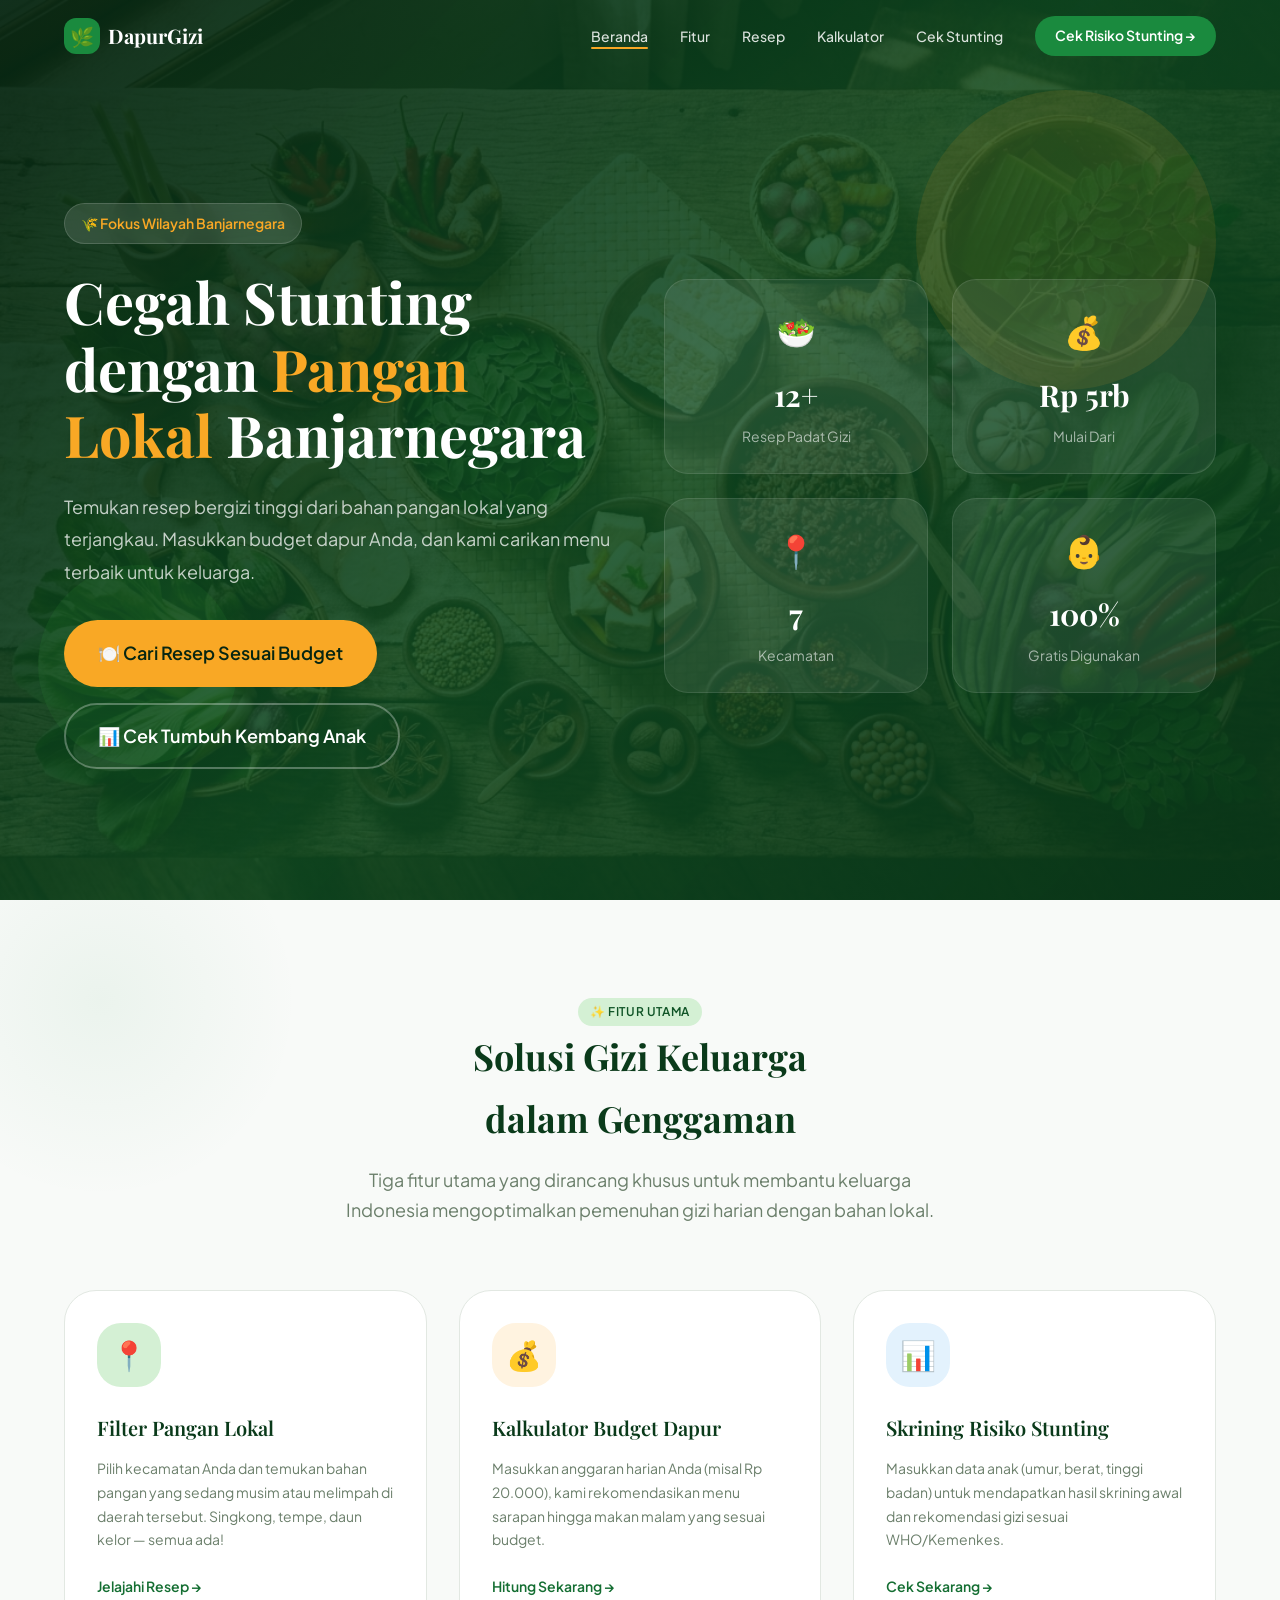
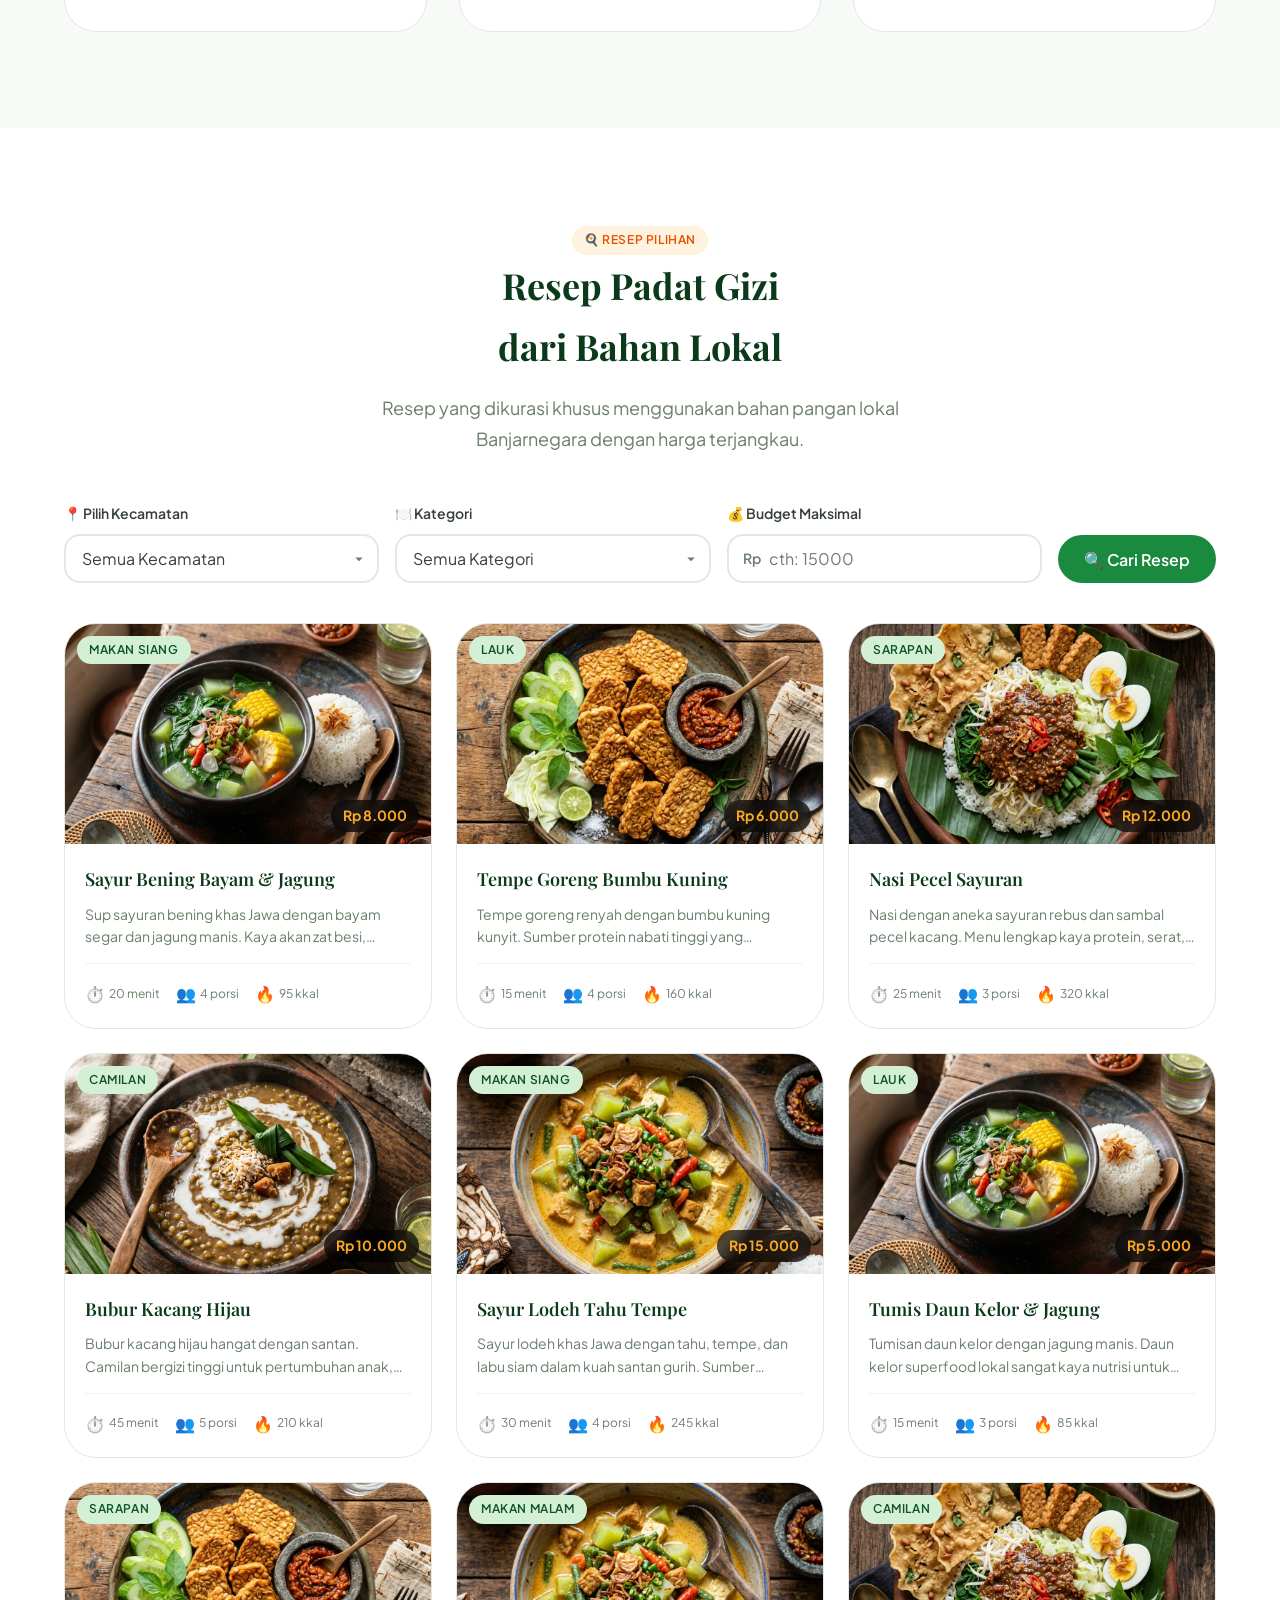
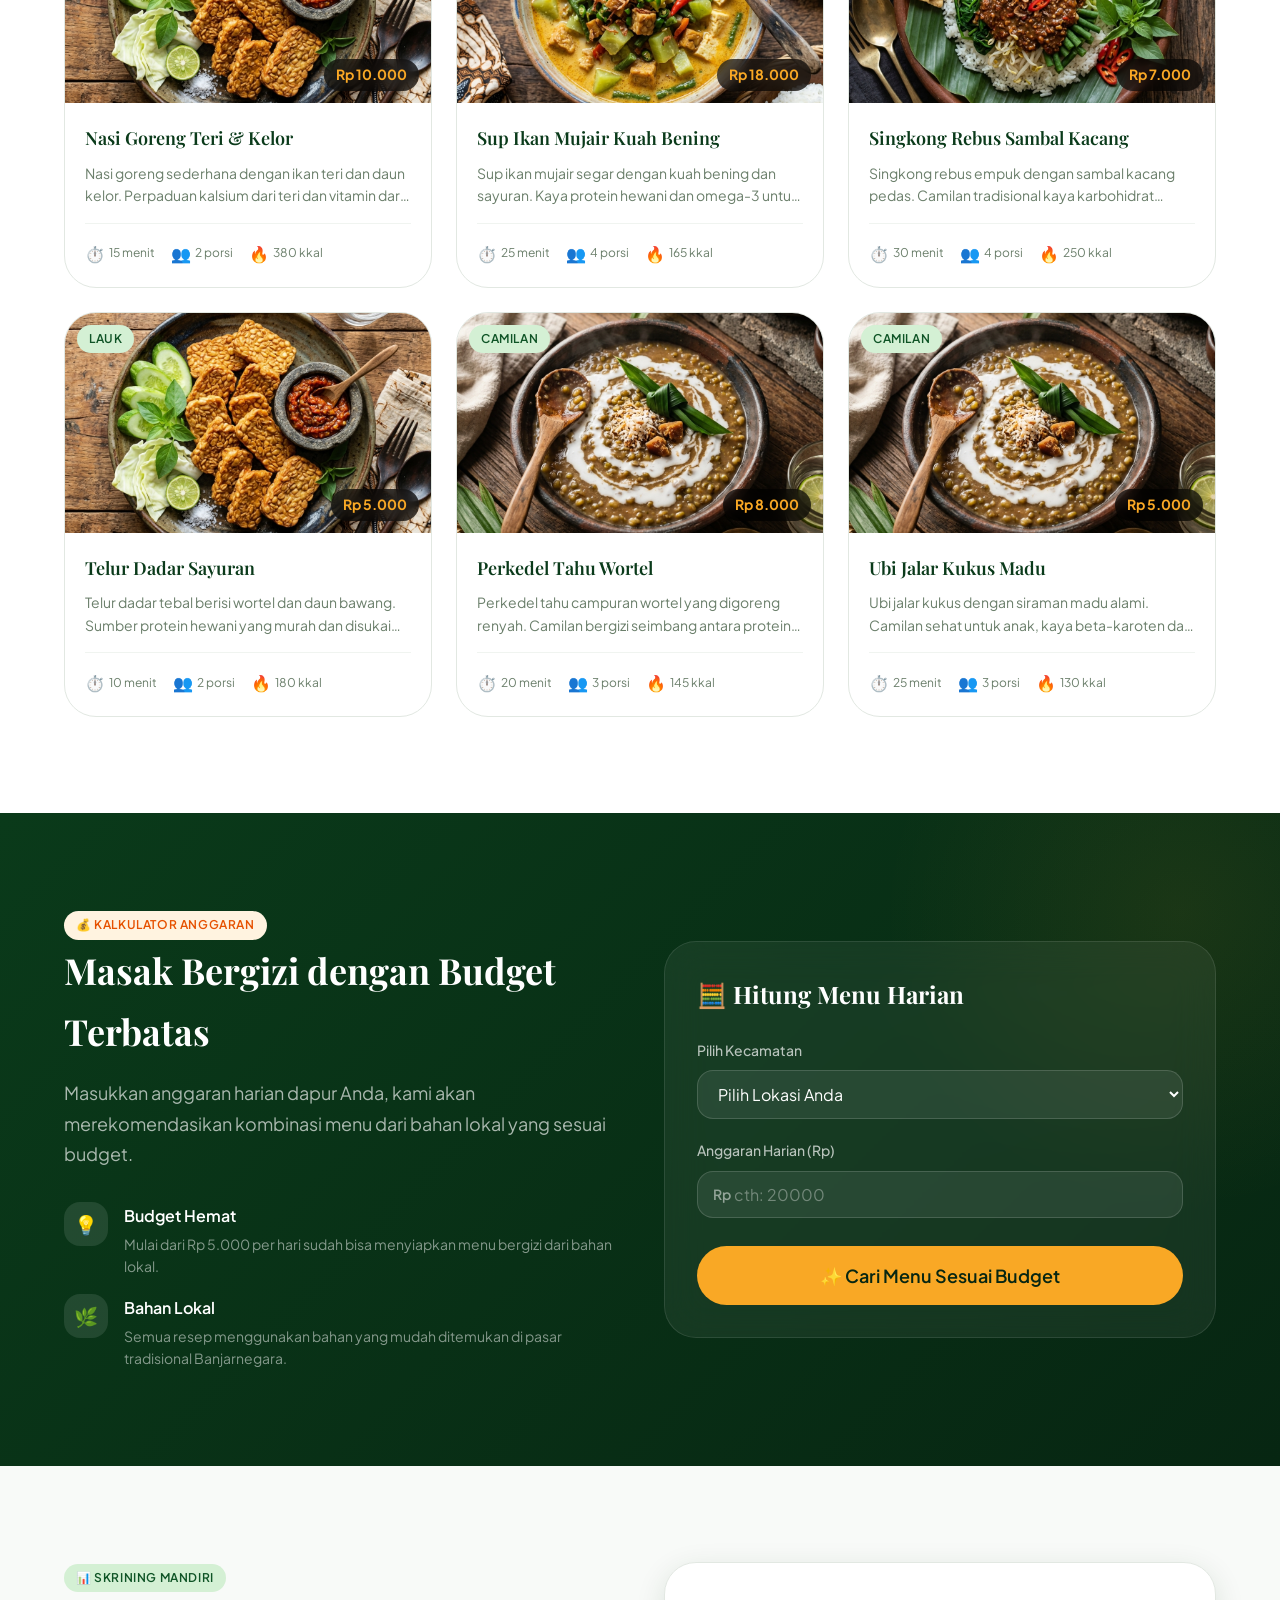
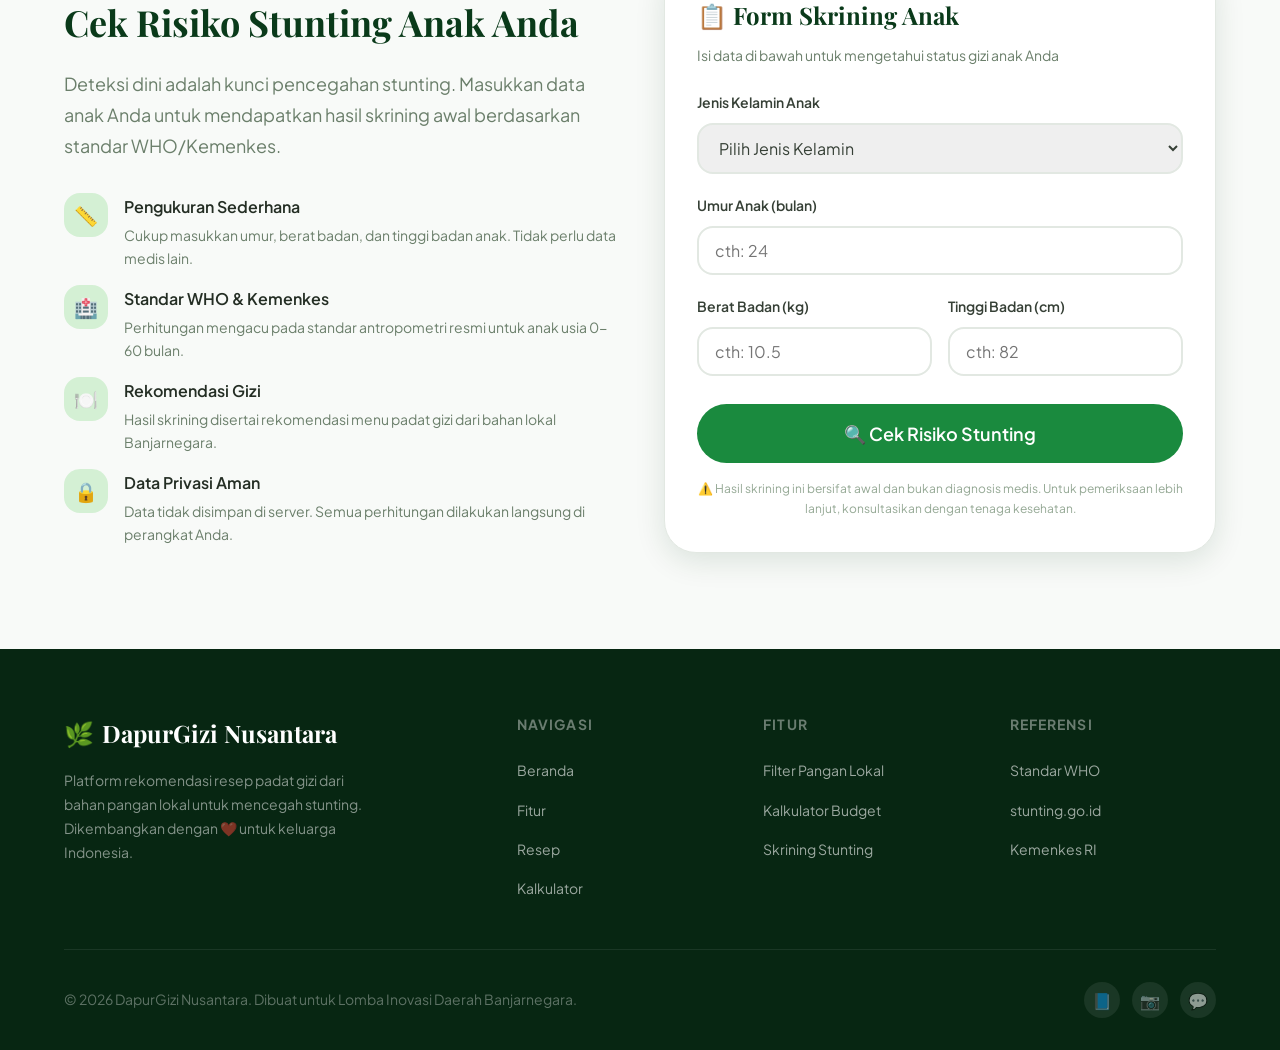
==== index.html @ 51645470 "Add files via upload" ====
<!DOCTYPE html>
<html lang="id">
<head>
  <meta charset="UTF-8">
  <meta name="viewport" content="width=device-width, initial-scale=1.0">
  <title>DapurGizi Nusantara — Cegah Stunting dengan Pangan Lokal Banjarnegara</title>
  <meta name="description" content="Platform rekomendasi resep padat gizi dari bahan pangan lokal Banjarnegara. Cari menu sehat sesuai budget keluarga dan cek risiko stunting anak Anda.">
  <meta name="keywords" content="DapurGizi, stunting, gizi anak, resep sehat, pangan lokal, Banjarnegara, kalkulator budget">
  <meta name="author" content="DapurGizi Nusantara">

  <!-- Open Graph -->
  <meta property="og:title" content="DapurGizi Nusantara — Cegah Stunting dengan Pangan Lokal">
  <meta property="og:description" content="Rekomendasi resep padat gizi dari bahan lokal Banjarnegara sesuai budget keluarga Anda.">
  <meta property="og:type" content="website">

  <!-- Favicon -->
  <link rel="icon" href="data:image/svg+xml,<svg xmlns='http://www.w3.org/2000/svg' viewBox='0 0 100 100'><text y='.9em' font-size='90'>🌿</text></svg>">

  <!-- Stylesheets -->
  <link rel="stylesheet" href="index.css">
</head>
<body>

  <!-- ===== Header / Navbar ===== -->
  <header class="header" id="header">
    <div class="header__inner">
      <a href="#" class="header__logo" id="logo">
        <span class="header__logo-icon">🌿</span>
        DapurGizi
      </a>

      <nav class="header__nav" id="nav">
        <ul class="header__nav-list">
          <li><a href="#hero" class="header__nav-link header__nav-link--active" id="nav-home">Beranda</a></li>
          <li><a href="#features" class="header__nav-link" id="nav-features">Fitur</a></li>
          <li><a href="#recipes" class="header__nav-link" id="nav-recipes">Resep</a></li>
          <li><a href="#budget" class="header__nav-link" id="nav-budget">Kalkulator</a></li>
          <li><a href="#screening" class="header__nav-link" id="nav-screening">Cek Stunting</a></li>
        </ul>
        <a href="#screening" class="header__cta" id="nav-cta">Cek Risiko Stunting →</a>
      </nav>

      <button class="header__menu-toggle" id="menu-toggle" aria-label="Toggle Navigation">
        <span></span>
        <span></span>
        <span></span>
      </button>
    </div>
  </header>

  <!-- ===== Hero Section ===== -->
  <section class="hero" id="hero">
    <div class="hero__bg">
      <img src="assets/images/hero-bg.jpg" alt="Bahan pangan lokal Banjarnegara" loading="eager">
    </div>

    <!-- Decorative Elements -->
    <div class="hero__decor hero__decor--1"></div>
    <div class="hero__decor hero__decor--2"></div>

    <div class="hero__content">
      <div class="hero__text">
        <div class="hero__badge">
          🌾 Fokus Wilayah Banjarnegara
        </div>
        <h1 class="hero__title">
          Cegah Stunting dengan <span>Pangan Lokal</span> Banjarnegara
        </h1>
        <p class="hero__description">
          Temukan resep bergizi tinggi dari bahan pangan lokal yang terjangkau. 
          Masukkan budget dapur Anda, dan kami carikan menu terbaik untuk keluarga.
        </p>
        <div class="hero__actions">
          <a href="#recipes" class="btn btn--accent btn--lg" id="hero-cta-recipes">
            🍽️ Cari Resep Sesuai Budget
          </a>
          <a href="#screening" class="btn btn--outline btn--lg" id="hero-cta-screening">
            📊 Cek Tumbuh Kembang Anak
          </a>
        </div>
      </div>

      <div class="hero__stats">
        <div class="hero__stat-card">
          <div class="hero__stat-icon">🥗</div>
          <div class="hero__stat-number">12+</div>
          <div class="hero__stat-label">Resep Padat Gizi</div>
        </div>
        <div class="hero__stat-card">
          <div class="hero__stat-icon">💰</div>
          <div class="hero__stat-number">Rp 5rb</div>
          <div class="hero__stat-label">Mulai Dari</div>
        </div>
        <div class="hero__stat-card">
          <div class="hero__stat-icon">📍</div>
          <div class="hero__stat-number">7</div>
          <div class="hero__stat-label">Kecamatan</div>
        </div>
        <div class="hero__stat-card">
          <div class="hero__stat-icon">👶</div>
          <div class="hero__stat-number">100%</div>
          <div class="hero__stat-label">Gratis Digunakan</div>
        </div>
      </div>
    </div>
  </section>

  <!-- ===== Features Section ===== -->
  <section class="features" id="features">
    <div class="container">
      <div class="features__header reveal">
        <div class="badge badge--primary">✨ Fitur Utama</div>
        <h2 class="section-title">Solusi Gizi Keluarga<br>dalam Genggaman</h2>
        <p class="section-subtitle">Tiga fitur utama yang dirancang khusus untuk membantu keluarga Indonesia mengoptimalkan pemenuhan gizi harian dengan bahan lokal.</p>
      </div>

      <div class="features__grid">
        <!-- Feature 1 -->
        <div class="feature-card reveal" id="feature-filter">
          <div class="feature-card__icon feature-card__icon--green">📍</div>
          <h3 class="feature-card__title">Filter Pangan Lokal</h3>
          <p class="feature-card__desc">Pilih kecamatan Anda dan temukan bahan pangan yang sedang musim atau melimpah di daerah tersebut. Singkong, tempe, daun kelor — semua ada!</p>
          <a href="#recipes" class="feature-card__link">Jelajahi Resep →</a>
        </div>

        <!-- Feature 2 -->
        <div class="feature-card reveal" id="feature-budget">
          <div class="feature-card__icon feature-card__icon--orange">💰</div>
          <h3 class="feature-card__title">Kalkulator Budget Dapur</h3>
          <p class="feature-card__desc">Masukkan anggaran harian Anda (misal Rp 20.000), kami rekomendasikan menu sarapan hingga makan malam yang sesuai budget.</p>
          <a href="#budget" class="feature-card__link">Hitung Sekarang →</a>
        </div>

        <!-- Feature 3 -->
        <div class="feature-card reveal" id="feature-screening">
          <div class="feature-card__icon feature-card__icon--blue">📊</div>
          <h3 class="feature-card__title">Skrining Risiko Stunting</h3>
          <p class="feature-card__desc">Masukkan data anak (umur, berat, tinggi badan) untuk mendapatkan hasil skrining awal dan rekomendasi gizi sesuai WHO/Kemenkes.</p>
          <a href="#screening" class="feature-card__link">Cek Sekarang →</a>
        </div>
      </div>
    </div>
  </section>

  <!-- ===== Recipes Section ===== -->
  <section class="recipes" id="recipes">
    <div class="container">
      <div class="recipes__header reveal">
        <div class="badge badge--accent">🍳 Resep Pilihan</div>
        <h2 class="section-title">Resep Padat Gizi<br>dari Bahan Lokal</h2>
        <p class="section-subtitle">Resep yang dikurasi khusus menggunakan bahan pangan lokal Banjarnegara dengan harga terjangkau.</p>
      </div>

      <!-- Filters -->
      <div class="recipes__filters reveal" id="recipe-filters">
        <div class="filter-group">
          <label class="filter-group__label" for="filter-kecamatan">📍 Pilih Kecamatan</label>
          <select class="filter-group__select" id="filter-kecamatan">
            <option value="">Semua Kecamatan</option>
          </select>
        </div>
        <div class="filter-group">
          <label class="filter-group__label" for="filter-kategori">🍽️ Kategori</label>
          <select class="filter-group__select" id="filter-kategori">
            <option value="">Semua Kategori</option>
            <option value="Sarapan">Sarapan</option>
            <option value="Makan Siang">Makan Siang</option>
            <option value="Makan Malam">Makan Malam</option>
            <option value="Lauk">Lauk</option>
            <option value="Camilan">Camilan</option>
          </select>
        </div>
        <div class="filter-group">
          <label class="filter-group__label" for="filter-budget">💰 Budget Maksimal</label>
          <div class="filter-group__input-wrapper">
            <span class="filter-group__input-prefix">Rp</span>
            <input type="number" class="filter-group__input filter-group__input--with-prefix" id="filter-budget" placeholder="cth: 15000" min="0" step="1000">
          </div>
        </div>
        <button class="btn btn--primary recipes__search-btn" id="btn-filter-recipes">🔍 Cari Resep</button>
      </div>

      <!-- Recipe Grid -->
      <div class="recipes__grid" id="recipes-grid">
        <!-- Cards will be populated by JavaScript -->
      </div>
    </div>
  </section>

  <!-- ===== Budget Calculator Section ===== -->
  <section class="budget" id="budget">
    <div class="container">
      <div class="budget__inner">
        <div class="budget__text reveal">
          <div class="badge badge--accent">💰 Kalkulator Anggaran</div>
          <h2 class="section-title">Masak Bergizi dengan Budget Terbatas</h2>
          <p class="section-subtitle">Masukkan anggaran harian dapur Anda, kami akan merekomendasikan kombinasi menu dari bahan lokal yang sesuai budget.</p>

          <ul class="screening__info-list" style="margin-top: 2rem;">
            <li class="screening__info-item">
              <div class="screening__info-icon" style="background: rgba(255,255,255,0.1);">💡</div>
              <div class="screening__info-text">
                <h4 style="color: white;">Budget Hemat</h4>
                <p style="color: rgba(255,255,255,0.5);">Mulai dari Rp 5.000 per hari sudah bisa menyiapkan menu bergizi dari bahan lokal.</p>
              </div>
            </li>
            <li class="screening__info-item">
              <div class="screening__info-icon" style="background: rgba(255,255,255,0.1);">🌿</div>
              <div class="screening__info-text">
                <h4 style="color: white;">Bahan Lokal</h4>
                <p style="color: rgba(255,255,255,0.5);">Semua resep menggunakan bahan yang mudah ditemukan di pasar tradisional Banjarnegara.</p>
              </div>
            </li>
          </ul>
        </div>

        <div class="budget__form reveal" id="budget-form-card">
          <h3 class="budget__form-title">🧮 Hitung Menu Harian</h3>

          <div class="budget__form-group">
            <label class="budget__form-label" for="budget-kecamatan">Pilih Kecamatan</label>
            <select class="budget__form-select" id="budget-kecamatan">
              <option value="">Pilih Lokasi Anda</option>
            </select>
          </div>

          <div class="budget__form-group">
            <label class="budget__form-label" for="budget-amount">Anggaran Harian (Rp)</label>
            <div class="budget__form-input-wrapper">
              <span class="budget__form-input-prefix">Rp</span>
              <input type="number" class="budget__form-input budget__form-input--prefixed" id="budget-amount" placeholder="cth: 20000" min="5000" step="1000">
            </div>
          </div>

          <button class="btn btn--accent btn--lg budget__form-submit" id="btn-calc-budget">
            ✨ Cari Menu Sesuai Budget
          </button>

          <!-- Results -->
          <div class="budget__results" id="budget-results">
            <div id="budget-results-list"></div>
            <div class="budget__total" id="budget-total"></div>
          </div>
        </div>
      </div>
    </div>
  </section>

  <!-- ===== Stunting Screening Section ===== -->
  <section class="screening" id="screening">
    <div class="container">
      <div class="screening__inner">
        <div class="screening__info reveal">
          <div class="badge badge--primary">📊 Skrining Mandiri</div>
          <h2 class="section-title">Cek Risiko Stunting Anak Anda</h2>
          <p class="section-subtitle">Deteksi dini adalah kunci pencegahan stunting. Masukkan data anak Anda untuk mendapatkan hasil skrining awal berdasarkan standar WHO/Kemenkes.</p>

          <ul class="screening__info-list">
            <li class="screening__info-item">
              <div class="screening__info-icon">📏</div>
              <div class="screening__info-text">
                <h4>Pengukuran Sederhana</h4>
                <p>Cukup masukkan umur, berat badan, dan tinggi badan anak. Tidak perlu data medis lain.</p>
              </div>
            </li>
            <li class="screening__info-item">
              <div class="screening__info-icon">🏥</div>
              <div class="screening__info-text">
                <h4>Standar WHO & Kemenkes</h4>
                <p>Perhitungan mengacu pada standar antropometri resmi untuk anak usia 0-60 bulan.</p>
              </div>
            </li>
            <li class="screening__info-item">
              <div class="screening__info-icon">🍽️</div>
              <div class="screening__info-text">
                <h4>Rekomendasi Gizi</h4>
                <p>Hasil skrining disertai rekomendasi menu padat gizi dari bahan lokal Banjarnegara.</p>
              </div>
            </li>
            <li class="screening__info-item">
              <div class="screening__info-icon">🔒</div>
              <div class="screening__info-text">
                <h4>Data Privasi Aman</h4>
                <p>Data tidak disimpan di server. Semua perhitungan dilakukan langsung di perangkat Anda.</p>
              </div>
            </li>
          </ul>
        </div>

        <div class="reveal">
          <div class="screening__form-card" id="screening-form-card">
            <h3 class="screening__form-title">📋 Form Skrining Anak</h3>
            <p class="screening__form-subtitle">Isi data di bawah untuk mengetahui status gizi anak Anda</p>

            <div class="screening__form-group">
              <label class="screening__form-label" for="screening-gender">Jenis Kelamin Anak</label>
              <select class="screening__form-select" id="screening-gender">
                <option value="">Pilih Jenis Kelamin</option>
                <option value="L">Laki-laki</option>
                <option value="P">Perempuan</option>
              </select>
            </div>

            <div class="screening__form-group">
              <label class="screening__form-label" for="screening-age">Umur Anak (bulan)</label>
              <input type="number" class="screening__form-input" id="screening-age" placeholder="cth: 24" min="0" max="60">
            </div>

            <div class="screening__form-row">
              <div class="screening__form-group">
                <label class="screening__form-label" for="screening-weight">Berat Badan (kg)</label>
                <input type="number" class="screening__form-input" id="screening-weight" placeholder="cth: 10.5" min="0" step="0.1">
              </div>
              <div class="screening__form-group">
                <label class="screening__form-label" for="screening-height">Tinggi Badan (cm)</label>
                <input type="number" class="screening__form-input" id="screening-height" placeholder="cth: 82" min="0" step="0.1">
              </div>
            </div>

            <button class="btn btn--primary btn--lg screening__form-submit" id="btn-check-stunting">
              🔍 Cek Risiko Stunting
            </button>

            <p class="screening__form-note">
              ⚠️ Hasil skrining ini bersifat awal dan bukan diagnosis medis. Untuk pemeriksaan lebih lanjut, konsultasikan dengan tenaga kesehatan.
            </p>

            <!-- Result -->
            <div class="screening__result" id="screening-result">
              <div class="screening__result-header">
                <span class="screening__result-icon" id="result-icon"></span>
                <span class="screening__result-status" id="result-status"></span>
              </div>
              <div class="screening__result-details" id="result-details"></div>
              <div class="screening__result-cta" id="result-cta"></div>
            </div>
          </div>
        </div>
      </div>
    </div>
  </section>

  <!-- ===== Footer ===== -->
  <footer class="footer" id="footer">
    <div class="container">
      <div class="footer__grid">
        <div class="footer__brand">
          <div class="footer__brand-logo">
            <span>🌿</span> DapurGizi Nusantara
          </div>
          <p class="footer__brand-desc">
            Platform rekomendasi resep padat gizi dari bahan pangan lokal untuk mencegah stunting. Dikembangkan dengan ❤️ untuk keluarga Indonesia.
          </p>
        </div>

        <div>
          <h4 class="footer__col-title">Navigasi</h4>
          <ul class="footer__links">
            <li><a href="#hero" class="footer__link">Beranda</a></li>
            <li><a href="#features" class="footer__link">Fitur</a></li>
            <li><a href="#recipes" class="footer__link">Resep</a></li>
            <li><a href="#budget" class="footer__link">Kalkulator</a></li>
          </ul>
        </div>

        <div>
          <h4 class="footer__col-title">Fitur</h4>
          <ul class="footer__links">
            <li><a href="#recipes" class="footer__link">Filter Pangan Lokal</a></li>
            <li><a href="#budget" class="footer__link">Kalkulator Budget</a></li>
            <li><a href="#screening" class="footer__link">Skrining Stunting</a></li>
          </ul>
        </div>

        <div>
          <h4 class="footer__col-title">Referensi</h4>
          <ul class="footer__links">
            <li><a href="https://www.who.int/tools/child-growth-standards" class="footer__link" target="_blank">Standar WHO</a></li>
            <li><a href="https://stunting.go.id" class="footer__link" target="_blank">stunting.go.id</a></li>
            <li><a href="https://www.kemkes.go.id" class="footer__link" target="_blank">Kemenkes RI</a></li>
          </ul>
        </div>
      </div>

      <div class="footer__bottom">
        <p class="footer__copyright">© 2026 DapurGizi Nusantara. Dibuat untuk Lomba Inovasi Daerah Banjarnegara.</p>
        <div class="footer__socials">
          <a href="#" class="footer__social-link" aria-label="Facebook">📘</a>
          <a href="#" class="footer__social-link" aria-label="Instagram">📷</a>
          <a href="#" class="footer__social-link" aria-label="WhatsApp">💬</a>
        </div>
      </div>
    </div>
  </footer>

  <!-- ===== Recipe Detail Modal ===== -->
  <div class="modal-overlay" id="recipe-modal">
    <div class="modal">
      <div class="modal__header">
        <img src="" alt="" id="modal-image">
        <div class="modal__header-overlay"></div>
        <button class="modal__close" id="modal-close" aria-label="Close">✕</button>
        <div class="modal__header-info">
          <h2 class="modal__title" id="modal-title"></h2>
          <div class="modal__meta-row" id="modal-meta"></div>
        </div>
      </div>
      <div class="modal__body">
        <div class="modal__nutrition-grid" id="modal-nutrition"></div>
        <h3 class="modal__section-title">🥘 Bahan-bahan</h3>
        <ul class="modal__ingredients" id="modal-ingredients"></ul>
        <h3 class="modal__section-title">👩‍🍳 Cara Membuat</h3>
        <ol class="modal__steps" id="modal-steps"></ol>
      </div>
    </div>
  </div>

  <!-- JavaScript -->
  <script src="app.js"></script>
</body>
</html>
---- index.css ----
/* ===================================
   DapurGizi Nusantara - Design System
   Inspired by Acreflow Agriculture Website
   =================================== */

/* Google Fonts */
@import url('https://fonts.googleapis.com/css2?family=Plus+Jakarta+Sans:ital,wght@0,300;0,400;0,500;0,600;0,700;0,800&family=Playfair+Display:wght@400;500;600;700&display=swap');

/* CSS Custom Properties / Design Tokens */
:root {
  /* Primary - Deep Greens (Nature/Agriculture inspired) */
  --color-primary-50: #f0faf0;
  --color-primary-100: #d4f0d4;
  --color-primary-200: #a8e0a8;
  --color-primary-300: #6bc96b;
  --color-primary-400: #3aad3a;
  --color-primary-500: #1a8a3e;
  --color-primary-600: #146e32;
  --color-primary-700: #0f5426;
  --color-primary-800: #0a3a1a;
  --color-primary-900: #072612;

  /* Accent - Warm Orange/Gold */
  --color-accent-400: #f9a825;
  --color-accent-500: #f57f17;
  --color-accent-600: #e65100;

  /* Neutrals */
  --color-neutral-0: #ffffff;
  --color-neutral-50: #f8faf8;
  --color-neutral-100: #f0f4f0;
  --color-neutral-200: #e2e8e2;
  --color-neutral-300: #c8d4c8;
  --color-neutral-400: #94a894;
  --color-neutral-500: #6b7f6b;
  --color-neutral-600: #4a5c4a;
  --color-neutral-700: #364036;
  --color-neutral-800: #242e24;
  --color-neutral-900: #141a14;

  /* Semantic Colors */
  --color-success: #2e7d32;
  --color-warning: #f9a825;
  --color-danger: #c62828;
  --color-info: #1565c0;

  /* Stunting Status Colors */
  --color-status-normal: #2e7d32;
  --color-status-warning: #f9a825;
  --color-status-danger: #c62828;

  /* Typography */
  --font-heading: 'Playfair Display', Georgia, serif;
  --font-body: 'Plus Jakarta Sans', -apple-system, BlinkMacSystemFont, sans-serif;

  /* Font Sizes - Fluid Typography */
  --text-xs: clamp(0.7rem, 0.65rem + 0.2vw, 0.75rem);
  --text-sm: clamp(0.8rem, 0.75rem + 0.25vw, 0.875rem);
  --text-base: clamp(0.9rem, 0.85rem + 0.25vw, 1rem);
  --text-lg: clamp(1rem, 0.95rem + 0.3vw, 1.125rem);
  --text-xl: clamp(1.15rem, 1rem + 0.5vw, 1.25rem);
  --text-2xl: clamp(1.35rem, 1.1rem + 0.8vw, 1.5rem);
  --text-3xl: clamp(1.6rem, 1.2rem + 1.2vw, 1.875rem);
  --text-4xl: clamp(1.8rem, 1.3rem + 1.5vw, 2.25rem);
  --text-5xl: clamp(2.2rem, 1.5rem + 2vw, 3rem);
  --text-6xl: clamp(2.5rem, 1.6rem + 2.5vw, 3.75rem);

  /* Spacing */
  --space-1: 0.25rem;
  --space-2: 0.5rem;
  --space-3: 0.75rem;
  --space-4: 1rem;
  --space-5: 1.25rem;
  --space-6: 1.5rem;
  --space-8: 2rem;
  --space-10: 2.5rem;
  --space-12: 3rem;
  --space-16: 4rem;
  --space-20: 5rem;
  --space-24: 6rem;

  /* Border Radius */
  --radius-sm: 0.375rem;
  --radius-md: 0.75rem;
  --radius-lg: 1rem;
  --radius-xl: 1.5rem;
  --radius-2xl: 2rem;
  --radius-full: 9999px;

  /* Shadows */
  --shadow-sm: 0 1px 3px rgba(10, 58, 26, 0.08);
  --shadow-md: 0 4px 12px rgba(10, 58, 26, 0.1);
  --shadow-lg: 0 8px 30px rgba(10, 58, 26, 0.12);
  --shadow-xl: 0 16px 48px rgba(10, 58, 26, 0.16);
  --shadow-glow: 0 0 30px rgba(26, 138, 62, 0.25);

  /* Transitions */
  --transition-fast: 150ms cubic-bezier(0.4, 0, 0.2, 1);
  --transition-base: 300ms cubic-bezier(0.4, 0, 0.2, 1);
  --transition-slow: 500ms cubic-bezier(0.4, 0, 0.2, 1);

  /* Layout */
  --container-max: 1200px;
  --header-height: 72px;
}

/* ===== Reset & Base ===== */
*,
*::before,
*::after {
  margin: 0;
  padding: 0;
  box-sizing: border-box;
}

html {
  scroll-behavior: smooth;
  -webkit-font-smoothing: antialiased;
  -moz-osx-font-smoothing: grayscale;
}

body {
  font-family: var(--font-body);
  font-size: var(--text-base);
  color: var(--color-neutral-800);
  background-color: var(--color-neutral-0);
  line-height: 1.7;
  overflow-x: hidden;
}

img {
  max-width: 100%;
  height: auto;
  display: block;
}

a {
  color: inherit;
  text-decoration: none;
}

button {
  cursor: pointer;
  border: none;
  outline: none;
  font-family: var(--font-body);
}

input, select {
  font-family: var(--font-body);
  outline: none;
}

/* ===== Utility Classes ===== */
.container {
  max-width: var(--container-max);
  margin: 0 auto;
  padding: 0 var(--space-6);
}

.section-title {
  font-family: var(--font-heading);
  font-size: var(--text-4xl);
  font-weight: 700;
  color: var(--color-primary-800);
  margin-bottom: var(--space-4);
}

.section-subtitle {
  font-size: var(--text-lg);
  color: var(--color-neutral-500);
  max-width: 600px;
  line-height: 1.7;
}

.badge {
  display: inline-flex;
  align-items: center;
  gap: var(--space-1);
  padding: var(--space-1) var(--space-3);
  border-radius: var(--radius-full);
  font-size: var(--text-xs);
  font-weight: 600;
  text-transform: uppercase;
  letter-spacing: 0.05em;
}

.badge--primary {
  background: var(--color-primary-100);
  color: var(--color-primary-700);
}

.badge--accent {
  background: #fff3e0;
  color: var(--color-accent-600);
}

/* ===== Header / Navbar ===== */
.header {
  position: fixed;
  top: 0;
  left: 0;
  right: 0;
  z-index: 1000;
  height: var(--header-height);
  transition: var(--transition-base);
  background: transparent;
}

.header--scrolled {
  background: rgba(255, 255, 255, 0.92);
  backdrop-filter: blur(20px);
  -webkit-backdrop-filter: blur(20px);
  box-shadow: var(--shadow-sm);
}

.header__inner {
  display: flex;
  align-items: center;
  justify-content: space-between;
  height: 100%;
  max-width: var(--container-max);
  margin: 0 auto;
  padding: 0 var(--space-6);
}

.header__logo {
  display: flex;
  align-items: center;
  gap: var(--space-2);
  font-family: var(--font-heading);
  font-size: var(--text-xl);
  font-weight: 700;
  color: var(--color-neutral-0);
  transition: var(--transition-base);
}

.header--scrolled .header__logo {
  color: var(--color-primary-700);
}

.header__logo-icon {
  width: 36px;
  height: 36px;
  background: var(--color-primary-500);
  border-radius: var(--radius-md);
  display: flex;
  align-items: center;
  justify-content: center;
  font-size: 1.2rem;
}

.header__nav {
  display: flex;
  align-items: center;
  gap: var(--space-8);
}

.header__nav-list {
  display: flex;
  list-style: none;
  gap: var(--space-8);
}

.header__nav-link {
  font-size: var(--text-sm);
  font-weight: 500;
  color: rgba(255, 255, 255, 0.85);
  transition: var(--transition-fast);
  position: relative;
}

.header--scrolled .header__nav-link {
  color: var(--color-neutral-600);
}

.header__nav-link::after {
  content: '';
  position: absolute;
  bottom: -4px;
  left: 0;
  width: 0;
  height: 2px;
  background: var(--color-accent-400);
  transition: var(--transition-base);
  border-radius: 2px;
}

.header__nav-link:hover::after,
.header__nav-link--active::after {
  width: 100%;
}

.header__nav-link:hover {
  color: var(--color-neutral-0);
}

.header--scrolled .header__nav-link:hover {
  color: var(--color-primary-600);
}

.header__cta {
  padding: var(--space-2) var(--space-5);
  background: var(--color-primary-500);
  color: var(--color-neutral-0);
  border-radius: var(--radius-full);
  font-size: var(--text-sm);
  font-weight: 600;
  transition: var(--transition-base);
}

.header__cta:hover {
  background: var(--color-primary-600);
  transform: translateY(-1px);
  box-shadow: var(--shadow-md);
}

/* Mobile Menu Toggle */
.header__menu-toggle {
  display: none;
  flex-direction: column;
  gap: 5px;
  background: none;
  padding: var(--space-2);
}

.header__menu-toggle span {
  width: 24px;
  height: 2px;
  background: var(--color-neutral-0);
  border-radius: 2px;
  transition: var(--transition-base);
}

.header--scrolled .header__menu-toggle span {
  background: var(--color-neutral-800);
}

/* ===== Hero Section ===== */
.hero {
  position: relative;
  min-height: 100vh;
  display: flex;
  align-items: center;
  overflow: hidden;
  background: var(--color-primary-900);
}

.hero__bg {
  position: absolute;
  inset: 0;
  z-index: 1;
}

.hero__bg img {
  width: 100%;
  height: 100%;
  object-fit: cover;
  opacity: 0.45;
}

.hero__bg::after {
  content: '';
  position: absolute;
  inset: 0;
  background: linear-gradient(
    135deg,
    rgba(7, 38, 18, 0.9) 0%,
    rgba(15, 84, 38, 0.7) 50%,
    rgba(10, 58, 26, 0.85) 100%
  );
}

.hero__content {
  position: relative;
  z-index: 2;
  max-width: var(--container-max);
  margin: 0 auto;
  padding: calc(var(--header-height) + var(--space-16)) var(--space-6) var(--space-16);
  display: grid;
  grid-template-columns: 1fr 1fr;
  gap: var(--space-12);
  align-items: center;
}

.hero__text {
  max-width: 600px;
}

.hero__badge {
  display: inline-flex;
  align-items: center;
  gap: var(--space-2);
  padding: var(--space-2) var(--space-4);
  background: rgba(255, 255, 255, 0.12);
  backdrop-filter: blur(10px);
  border: 1px solid rgba(255, 255, 255, 0.15);
  border-radius: var(--radius-full);
  color: var(--color-accent-400);
  font-size: var(--text-sm);
  font-weight: 600;
  margin-bottom: var(--space-6);
  animation: fadeInUp 0.6s ease-out;
}

.hero__title {
  font-family: var(--font-heading);
  font-size: var(--text-6xl);
  font-weight: 700;
  color: var(--color-neutral-0);
  line-height: 1.15;
  margin-bottom: var(--space-6);
  animation: fadeInUp 0.6s ease-out 0.15s both;
}

.hero__title span {
  color: var(--color-accent-400);
}

.hero__description {
  font-size: var(--text-lg);
  color: rgba(255, 255, 255, 0.75);
  line-height: 1.8;
  margin-bottom: var(--space-8);
  animation: fadeInUp 0.6s ease-out 0.3s both;
}

.hero__actions {
  display: flex;
  gap: var(--space-4);
  flex-wrap: wrap;
  animation: fadeInUp 0.6s ease-out 0.45s both;
}

.hero__stats {
  display: grid;
  grid-template-columns: 1fr 1fr;
  gap: var(--space-6);
  animation: fadeInUp 0.8s ease-out 0.5s both;
}

.hero__stat-card {
  background: rgba(255, 255, 255, 0.08);
  backdrop-filter: blur(16px);
  border: 1px solid rgba(255, 255, 255, 0.1);
  border-radius: var(--radius-xl);
  padding: var(--space-6);
  text-align: center;
  transition: var(--transition-base);
}

.hero__stat-card:hover {
  background: rgba(255, 255, 255, 0.14);
  transform: translateY(-4px);
}

.hero__stat-icon {
  font-size: 2rem;
  margin-bottom: var(--space-3);
}

.hero__stat-number {
  font-family: var(--font-heading);
  font-size: var(--text-3xl);
  font-weight: 700;
  color: var(--color-neutral-0);
}

.hero__stat-label {
  font-size: var(--text-sm);
  color: rgba(255, 255, 255, 0.6);
  margin-top: var(--space-1);
}

/* Decorative floating elements */
.hero__decor {
  position: absolute;
  border-radius: 50%;
  opacity: 0.1;
  z-index: 1;
}

.hero__decor--1 {
  width: 300px;
  height: 300px;
  background: var(--color-accent-400);
  top: 10%;
  right: 5%;
  animation: float 8s ease-in-out infinite;
}

.hero__decor--2 {
  width: 200px;
  height: 200px;
  background: var(--color-primary-400);
  bottom: 15%;
  left: 3%;
  animation: float 6s ease-in-out infinite 1s;
}

/* ===== Buttons ===== */
.btn {
  display: inline-flex;
  align-items: center;
  justify-content: center;
  gap: var(--space-2);
  padding: var(--space-3) var(--space-6);
  border-radius: var(--radius-full);
  font-size: var(--text-base);
  font-weight: 600;
  transition: var(--transition-base);
  border: 2px solid transparent;
  white-space: nowrap;
}

.btn--primary {
  background: var(--color-primary-500);
  color: var(--color-neutral-0);
}

.btn--primary:hover {
  background: var(--color-primary-600);
  transform: translateY(-2px);
  box-shadow: var(--shadow-glow);
}

.btn--accent {
  background: var(--color-accent-400);
  color: var(--color-primary-900);
}

.btn--accent:hover {
  background: var(--color-accent-500);
  transform: translateY(-2px);
  box-shadow: 0 0 30px rgba(249, 168, 37, 0.3);
}

.btn--outline {
  background: transparent;
  border-color: rgba(255, 255, 255, 0.3);
  color: var(--color-neutral-0);
}

.btn--outline:hover {
  background: rgba(255, 255, 255, 0.1);
  border-color: rgba(255, 255, 255, 0.5);
  transform: translateY(-2px);
}

.btn--outline-dark {
  background: transparent;
  border-color: var(--color-primary-300);
  color: var(--color-primary-700);
}

.btn--outline-dark:hover {
  background: var(--color-primary-50);
  border-color: var(--color-primary-500);
  transform: translateY(-2px);
}

.btn--lg {
  padding: var(--space-4) var(--space-8);
  font-size: var(--text-lg);
}

.btn--sm {
  padding: var(--space-2) var(--space-4);
  font-size: var(--text-sm);
}

.btn--icon {
  width: 44px;
  height: 44px;
  padding: 0;
  border-radius: var(--radius-full);
}

/* ===== Features Section ===== */
.features {
  padding: var(--space-24) 0;
  background: var(--color-neutral-50);
  position: relative;
  overflow: hidden;
}

.features::before {
  content: '';
  position: absolute;
  top: -100px;
  left: -100px;
  width: 400px;
  height: 400px;
  background: radial-gradient(circle, rgba(26, 138, 62, 0.06) 0%, transparent 70%);
  border-radius: 50%;
}

.features__header {
  text-align: center;
  margin-bottom: var(--space-16);
}

.features__header .section-subtitle {
  margin: var(--space-4) auto 0;
}

.features__grid {
  display: grid;
  grid-template-columns: repeat(3, 1fr);
  gap: var(--space-8);
}

.feature-card {
  background: var(--color-neutral-0);
  border-radius: var(--radius-2xl);
  padding: var(--space-8);
  transition: var(--transition-base);
  border: 1px solid var(--color-neutral-200);
  position: relative;
  overflow: hidden;
}

.feature-card::before {
  content: '';
  position: absolute;
  top: 0;
  left: 0;
  right: 0;
  height: 4px;
  background: linear-gradient(90deg, var(--color-primary-500), var(--color-accent-400));
  opacity: 0;
  transition: var(--transition-base);
}

.feature-card:hover {
  transform: translateY(-6px);
  box-shadow: var(--shadow-xl);
  border-color: transparent;
}

.feature-card:hover::before {
  opacity: 1;
}

.feature-card__icon {
  width: 64px;
  height: 64px;
  border-radius: var(--radius-xl);
  display: flex;
  align-items: center;
  justify-content: center;
  font-size: 1.8rem;
  margin-bottom: var(--space-6);
}

.feature-card__icon--green {
  background: var(--color-primary-100);
}

.feature-card__icon--orange {
  background: #fff3e0;
}

.feature-card__icon--blue {
  background: #e3f2fd;
}

.feature-card__title {
  font-family: var(--font-heading);
  font-size: var(--text-xl);
  font-weight: 600;
  color: var(--color-primary-800);
  margin-bottom: var(--space-3);
}

.feature-card__desc {
  font-size: var(--text-sm);
  color: var(--color-neutral-500);
  line-height: 1.7;
  margin-bottom: var(--space-5);
}

.feature-card__link {
  display: inline-flex;
  align-items: center;
  gap: var(--space-2);
  font-size: var(--text-sm);
  font-weight: 600;
  color: var(--color-primary-600);
  transition: var(--transition-fast);
}

.feature-card__link:hover {
  gap: var(--space-3);
  color: var(--color-primary-700);
}

/* ===== Recipe Section ===== */
.recipes {
  padding: var(--space-24) 0;
  background: var(--color-neutral-0);
}

.recipes__header {
  text-align: center;
  margin-bottom: var(--space-12);
}

.recipes__header .section-subtitle {
  margin: var(--space-4) auto 0;
}

/* Filters Bar */
.recipes__filters {
  display: flex;
  flex-wrap: wrap;
  gap: var(--space-4);
  margin-bottom: var(--space-10);
  align-items: flex-end;
}

.filter-group {
  flex: 1;
  min-width: 200px;
}

.filter-group__label {
  display: block;
  font-size: var(--text-sm);
  font-weight: 600;
  color: var(--color-neutral-700);
  margin-bottom: var(--space-2);
}

.filter-group__select,
.filter-group__input {
  width: 100%;
  padding: var(--space-3) var(--space-4);
  border: 2px solid var(--color-neutral-200);
  border-radius: var(--radius-lg);
  font-size: var(--text-base);
  color: var(--color-neutral-700);
  background: var(--color-neutral-0);
  transition: var(--transition-fast);
  appearance: none;
}

.filter-group__select {
  background-image: url("data:image/svg+xml,%3Csvg xmlns='http://www.w3.org/2000/svg' width='12' height='12' fill='%236b7f6b' viewBox='0 0 16 16'%3E%3Cpath d='M8 11L3 6h10l-5 5z'/%3E%3C/svg%3E");
  background-repeat: no-repeat;
  background-position: right 12px center;
  padding-right: 36px;
}

.filter-group__input:focus,
.filter-group__select:focus {
  border-color: var(--color-primary-400);
  box-shadow: 0 0 0 4px rgba(26, 138, 62, 0.1);
}

.filter-group__input-wrapper {
  position: relative;
}

.filter-group__input-prefix {
  position: absolute;
  left: var(--space-4);
  top: 50%;
  transform: translateY(-50%);
  font-weight: 600;
  color: var(--color-neutral-500);
  font-size: var(--text-sm);
}

.filter-group__input--with-prefix {
  padding-left: 40px;
}

.recipes__search-btn {
  margin-bottom: 0;
  height: 48px;
}

/* Recipe Grid */
.recipes__grid {
  display: grid;
  grid-template-columns: repeat(auto-fill, minmax(320px, 1fr));
  gap: var(--space-6);
}

.recipe-card {
  background: var(--color-neutral-0);
  border-radius: var(--radius-2xl);
  overflow: hidden;
  border: 1px solid var(--color-neutral-200);
  transition: var(--transition-base);
  cursor: pointer;
}

.recipe-card:hover {
  transform: translateY(-4px);
  box-shadow: var(--shadow-xl);
  border-color: transparent;
}

.recipe-card__img-wrapper {
  position: relative;
  height: 220px;
  overflow: hidden;
}

.recipe-card__img-wrapper img {
  width: 100%;
  height: 100%;
  object-fit: cover;
  transition: var(--transition-slow);
}

.recipe-card:hover .recipe-card__img-wrapper img {
  transform: scale(1.08);
}

.recipe-card__category {
  position: absolute;
  top: var(--space-3);
  left: var(--space-3);
}

.recipe-card__price {
  position: absolute;
  bottom: var(--space-3);
  right: var(--space-3);
  background: rgba(0, 0, 0, 0.65);
  backdrop-filter: blur(8px);
  color: var(--color-accent-400);
  padding: var(--space-1) var(--space-3);
  border-radius: var(--radius-full);
  font-size: var(--text-sm);
  font-weight: 700;
}

.recipe-card__body {
  padding: var(--space-5);
}

.recipe-card__title {
  font-family: var(--font-heading);
  font-size: var(--text-lg);
  font-weight: 600;
  color: var(--color-primary-800);
  margin-bottom: var(--space-2);
}

.recipe-card__desc {
  font-size: var(--text-sm);
  color: var(--color-neutral-500);
  line-height: 1.6;
  margin-bottom: var(--space-4);
  display: -webkit-box;
  -webkit-line-clamp: 2;
  -webkit-box-orient: vertical;
  overflow: hidden;
}

.recipe-card__meta {
  display: flex;
  gap: var(--space-4);
  padding-top: var(--space-4);
  border-top: 1px solid var(--color-neutral-100);
}

.recipe-card__meta-item {
  display: flex;
  align-items: center;
  gap: var(--space-1);
  font-size: var(--text-xs);
  color: var(--color-neutral-500);
}

.recipe-card__meta-item span {
  font-size: 1rem;
}

/* No Results */
.recipes__empty {
  text-align: center;
  padding: var(--space-16) 0;
  grid-column: 1 / -1;
}

.recipes__empty-icon {
  font-size: 3rem;
  margin-bottom: var(--space-4);
}

.recipes__empty-title {
  font-family: var(--font-heading);
  font-size: var(--text-2xl);
  color: var(--color-neutral-700);
  margin-bottom: var(--space-2);
}

.recipes__empty-text {
  color: var(--color-neutral-500);
}

/* ===== Budget Calculator Section ===== */
.budget {
  padding: var(--space-24) 0;
  background: linear-gradient(135deg, var(--color-primary-800) 0%, var(--color-primary-900) 100%);
  position: relative;
  overflow: hidden;
}

.budget::before {
  content: '';
  position: absolute;
  top: -200px;
  right: -200px;
  width: 600px;
  height: 600px;
  background: radial-gradient(circle, rgba(249, 168, 37, 0.08) 0%, transparent 70%);
  border-radius: 50%;
}

.budget__inner {
  display: grid;
  grid-template-columns: 1fr 1fr;
  gap: var(--space-12);
  align-items: center;
}

.budget__text .section-title {
  color: var(--color-neutral-0);
}

.budget__text .section-subtitle {
  color: rgba(255, 255, 255, 0.65);
}

.budget__form {
  background: rgba(255, 255, 255, 0.06);
  backdrop-filter: blur(20px);
  border: 1px solid rgba(255, 255, 255, 0.1);
  border-radius: var(--radius-2xl);
  padding: var(--space-8);
}

.budget__form-title {
  font-family: var(--font-heading);
  font-size: var(--text-2xl);
  color: var(--color-neutral-0);
  margin-bottom: var(--space-6);
}

.budget__form-group {
  margin-bottom: var(--space-5);
}

.budget__form-label {
  display: block;
  font-size: var(--text-sm);
  font-weight: 500;
  color: rgba(255, 255, 255, 0.7);
  margin-bottom: var(--space-2);
}

.budget__form-input,
.budget__form-select {
  width: 100%;
  padding: var(--space-3) var(--space-4);
  background: rgba(255, 255, 255, 0.08);
  border: 1px solid rgba(255, 255, 255, 0.15);
  border-radius: var(--radius-lg);
  color: var(--color-neutral-0);
  font-size: var(--text-base);
  transition: var(--transition-fast);
}

.budget__form-input::placeholder {
  color: rgba(255, 255, 255, 0.35);
}

.budget__form-input:focus,
.budget__form-select:focus {
  border-color: var(--color-accent-400);
  box-shadow: 0 0 0 4px rgba(249, 168, 37, 0.15);
  background: rgba(255, 255, 255, 0.12);
}

.budget__form-select option {
  background: var(--color-primary-800);
  color: var(--color-neutral-0);
}

.budget__form-input-wrapper {
  position: relative;
}

.budget__form-input-prefix {
  position: absolute;
  left: var(--space-4);
  top: 50%;
  transform: translateY(-50%);
  color: rgba(255, 255, 255, 0.5);
  font-weight: 600;
  font-size: var(--text-sm);
}

.budget__form-input--prefixed {
  padding-left: 36px;
}

.budget__form-submit {
  width: 100%;
  margin-top: var(--space-2);
}

/* Budget Results */
.budget__results {
  margin-top: var(--space-6);
  display: none;
}

.budget__results.active {
  display: block;
  animation: fadeInUp 0.5s ease-out;
}

.budget__result-card {
  background: rgba(255, 255, 255, 0.08);
  border: 1px solid rgba(255, 255, 255, 0.12);
  border-radius: var(--radius-xl);
  padding: var(--space-5);
  margin-bottom: var(--space-4);
  transition: var(--transition-base);
}

.budget__result-card:hover {
  background: rgba(255, 255, 255, 0.12);
}

.budget__result-card__header {
  display: flex;
  justify-content: space-between;
  align-items: center;
  margin-bottom: var(--space-3);
}

.budget__result-card__title {
  font-family: var(--font-heading);
  font-size: var(--text-lg);
  color: var(--color-neutral-0);
}

.budget__result-card__price {
  font-weight: 700;
  color: var(--color-accent-400);
  font-size: var(--text-base);
}

.budget__result-card__nutrients {
  display: flex;
  gap: var(--space-3);
  flex-wrap: wrap;
}

.budget__nutrient-tag {
  padding: var(--space-1) var(--space-3);
  border-radius: var(--radius-full);
  font-size: var(--text-xs);
  font-weight: 500;
  background: rgba(255, 255, 255, 0.08);
  color: rgba(255, 255, 255, 0.7);
}

.budget__total {
  display: flex;
  justify-content: space-between;
  align-items: center;
  padding: var(--space-4);
  background: rgba(249, 168, 37, 0.15);
  border: 1px solid rgba(249, 168, 37, 0.3);
  border-radius: var(--radius-lg);
  margin-top: var(--space-4);
}

.budget__total-label {
  font-weight: 600;
  color: rgba(255, 255, 255, 0.8);
}

.budget__total-value {
  font-family: var(--font-heading);
  font-size: var(--text-xl);
  font-weight: 700;
  color: var(--color-accent-400);
}

/* ===== Stunting Screening Section ===== */
.screening {
  padding: var(--space-24) 0;
  background: var(--color-neutral-50);
}

.screening__inner {
  display: grid;
  grid-template-columns: 1fr 1fr;
  gap: var(--space-12);
  align-items: start;
}

.screening__info {
  position: sticky;
  top: calc(var(--header-height) + var(--space-6));
}

.screening__info .section-title {
  margin-bottom: var(--space-4);
}

.screening__info-list {
  list-style: none;
  margin-top: var(--space-8);
  display: flex;
  flex-direction: column;
  gap: var(--space-4);
}

.screening__info-item {
  display: flex;
  gap: var(--space-4);
  align-items: flex-start;
}

.screening__info-icon {
  width: 44px;
  height: 44px;
  min-width: 44px;
  border-radius: var(--radius-lg);
  display: flex;
  align-items: center;
  justify-content: center;
  font-size: 1.2rem;
  background: var(--color-primary-100);
}

.screening__info-text h4 {
  font-size: var(--text-base);
  font-weight: 600;
  color: var(--color-neutral-800);
  margin-bottom: var(--space-1);
}

.screening__info-text p {
  font-size: var(--text-sm);
  color: var(--color-neutral-500);
  line-height: 1.6;
}

/* Screening Form */
.screening__form-card {
  background: var(--color-neutral-0);
  border-radius: var(--radius-2xl);
  padding: var(--space-8);
  box-shadow: var(--shadow-lg);
  border: 1px solid var(--color-neutral-200);
}

.screening__form-title {
  font-family: var(--font-heading);
  font-size: var(--text-2xl);
  color: var(--color-primary-800);
  margin-bottom: var(--space-2);
}

.screening__form-subtitle {
  font-size: var(--text-sm);
  color: var(--color-neutral-500);
  margin-bottom: var(--space-6);
}

.screening__form-group {
  margin-bottom: var(--space-5);
}

.screening__form-label {
  display: block;
  font-size: var(--text-sm);
  font-weight: 600;
  color: var(--color-neutral-700);
  margin-bottom: var(--space-2);
}

.screening__form-input,
.screening__form-select {
  width: 100%;
  padding: var(--space-3) var(--space-4);
  border: 2px solid var(--color-neutral-200);
  border-radius: var(--radius-lg);
  font-size: var(--text-base);
  color: var(--color-neutral-700);
  transition: var(--transition-fast);
}

.screening__form-input:focus,
.screening__form-select:focus {
  border-color: var(--color-primary-400);
  box-shadow: 0 0 0 4px rgba(26, 138, 62, 0.1);
}

.screening__form-row {
  display: grid;
  grid-template-columns: 1fr 1fr;
  gap: var(--space-4);
}

.screening__form-submit {
  width: 100%;
  margin-top: var(--space-2);
}

.screening__form-note {
  font-size: var(--text-xs);
  color: var(--color-neutral-400);
  text-align: center;
  margin-top: var(--space-4);
}

/* Screening Result */
.screening__result {
  margin-top: var(--space-6);
  display: none;
  border-radius: var(--radius-xl);
  padding: var(--space-6);
  animation: fadeInUp 0.4s ease-out;
}

.screening__result.active {
  display: block;
}

.screening__result--normal {
  background: #e8f5e9;
  border: 2px solid #a5d6a7;
}

.screening__result--warning {
  background: #fff8e1;
  border: 2px solid #ffe082;
}

.screening__result--danger {
  background: #ffebee;
  border: 2px solid #ef9a9a;
}

.screening__result-header {
  display: flex;
  align-items: center;
  gap: var(--space-3);
  margin-bottom: var(--space-4);
}

.screening__result-icon {
  font-size: 2rem;
}

.screening__result-status {
  font-family: var(--font-heading);
  font-size: var(--text-xl);
  font-weight: 700;
}

.screening__result--normal .screening__result-status { color: var(--color-status-normal); }
.screening__result--warning .screening__result-status { color: var(--color-status-warning); }
.screening__result--danger .screening__result-status { color: var(--color-status-danger); }

.screening__result-details {
  font-size: var(--text-sm);
  color: var(--color-neutral-700);
  line-height: 1.7;
  margin-bottom: var(--space-4);
}

.screening__result-details p {
  margin-bottom: var(--space-2);
}

.screening__result-cta {
  margin-top: var(--space-4);
}

/* ===== Recipe Detail Modal ===== */
.modal-overlay {
  position: fixed;
  inset: 0;
  z-index: 2000;
  background: rgba(0, 0, 0, 0.6);
  backdrop-filter: blur(6px);
  display: none;
  align-items: center;
  justify-content: center;
  padding: var(--space-6);
  animation: fadeIn 0.3s ease-out;
}

.modal-overlay.active {
  display: flex;
}

.modal {
  background: var(--color-neutral-0);
  border-radius: var(--radius-2xl);
  max-width: 700px;
  width: 100%;
  max-height: 90vh;
  overflow-y: auto;
  animation: scaleIn 0.3s ease-out;
}

.modal__header {
  position: relative;
  height: 280px;
  overflow: hidden;
}

.modal__header img {
  width: 100%;
  height: 100%;
  object-fit: cover;
}

.modal__header-overlay {
  position: absolute;
  inset: 0;
  background: linear-gradient(to top, rgba(0,0,0,0.65) 0%, transparent 50%);
}

.modal__close {
  position: absolute;
  top: var(--space-4);
  right: var(--space-4);
  width: 40px;
  height: 40px;
  border-radius: var(--radius-full);
  background: rgba(255, 255, 255, 0.2);
  backdrop-filter: blur(10px);
  border: 1px solid rgba(255, 255, 255, 0.3);
  color: var(--color-neutral-0);
  font-size: 1.2rem;
  display: flex;
  align-items: center;
  justify-content: center;
  transition: var(--transition-fast);
  z-index: 1;
}

.modal__close:hover {
  background: rgba(255, 255, 255, 0.35);
}

.modal__header-info {
  position: absolute;
  bottom: var(--space-5);
  left: var(--space-6);
  right: var(--space-6);
  z-index: 1;
}

.modal__title {
  font-family: var(--font-heading);
  font-size: var(--text-3xl);
  color: var(--color-neutral-0);
  margin-bottom: var(--space-2);
}

.modal__meta-row {
  display: flex;
  gap: var(--space-4);
  flex-wrap: wrap;
}

.modal__meta-tag {
  display: flex;
  align-items: center;
  gap: var(--space-1);
  font-size: var(--text-sm);
  color: rgba(255, 255, 255, 0.8);
}

.modal__body {
  padding: var(--space-6);
}

.modal__nutrition-grid {
  display: grid;
  grid-template-columns: repeat(3, 1fr);
  gap: var(--space-3);
  margin-bottom: var(--space-6);
}

.modal__nutrition-item {
  text-align: center;
  padding: var(--space-3);
  background: var(--color-primary-50);
  border-radius: var(--radius-lg);
}

.modal__nutrition-value {
  font-family: var(--font-heading);
  font-size: var(--text-xl);
  font-weight: 700;
  color: var(--color-primary-700);
}

.modal__nutrition-label {
  font-size: var(--text-xs);
  color: var(--color-neutral-500);
  margin-top: var(--space-1);
}

.modal__section-title {
  font-family: var(--font-heading);
  font-size: var(--text-lg);
  font-weight: 600;
  color: var(--color-primary-800);
  margin-bottom: var(--space-3);
  display: flex;
  align-items: center;
  gap: var(--space-2);
}

.modal__ingredients {
  list-style: none;
  margin-bottom: var(--space-6);
}

.modal__ingredients li {
  padding: var(--space-2) 0;
  border-bottom: 1px solid var(--color-neutral-100);
  font-size: var(--text-sm);
  color: var(--color-neutral-700);
  display: flex;
  align-items: center;
  gap: var(--space-2);
}

.modal__ingredients li::before {
  content: '•';
  color: var(--color-primary-500);
  font-weight: bold;
}

.modal__steps {
  list-style: none;
  counter-reset: steps;
}

.modal__steps li {
  counter-increment: steps;
  padding: var(--space-3) 0 var(--space-3) var(--space-10);
  position: relative;
  font-size: var(--text-sm);
  color: var(--color-neutral-700);
  line-height: 1.7;
  border-left: 2px solid var(--color-primary-100);
  margin-left: var(--space-4);
}

.modal__steps li::before {
  content: counter(steps);
  position: absolute;
  left: calc(-1 * var(--space-4) - 13px);
  top: var(--space-3);
  width: 26px;
  height: 26px;
  border-radius: var(--radius-full);
  background: var(--color-primary-500);
  color: var(--color-neutral-0);
  font-size: var(--text-xs);
  font-weight: 700;
  display: flex;
  align-items: center;
  justify-content: center;
}

/* ===== Footer ===== */
.footer {
  padding: var(--space-16) 0 var(--space-8);
  background: var(--color-primary-900);
  color: var(--color-neutral-0);
}

.footer__grid {
  display: grid;
  grid-template-columns: 2fr 1fr 1fr 1fr;
  gap: var(--space-10);
  margin-bottom: var(--space-12);
}

.footer__brand-logo {
  font-family: var(--font-heading);
  font-size: var(--text-2xl);
  font-weight: 700;
  margin-bottom: var(--space-4);
  display: flex;
  align-items: center;
  gap: var(--space-2);
}

.footer__brand-desc {
  font-size: var(--text-sm);
  color: rgba(255, 255, 255, 0.5);
  line-height: 1.7;
  max-width: 300px;
}

.footer__col-title {
  font-size: var(--text-sm);
  font-weight: 700;
  text-transform: uppercase;
  letter-spacing: 0.08em;
  color: rgba(255, 255, 255, 0.4);
  margin-bottom: var(--space-5);
}

.footer__links {
  list-style: none;
  display: flex;
  flex-direction: column;
  gap: var(--space-3);
}

.footer__link {
  font-size: var(--text-sm);
  color: rgba(255, 255, 255, 0.6);
  transition: var(--transition-fast);
}

.footer__link:hover {
  color: var(--color-accent-400);
}

.footer__bottom {
  padding-top: var(--space-8);
  border-top: 1px solid rgba(255, 255, 255, 0.08);
  display: flex;
  justify-content: space-between;
  align-items: center;
}

.footer__copyright {
  font-size: var(--text-sm);
  color: rgba(255, 255, 255, 0.35);
}

.footer__socials {
  display: flex;
  gap: var(--space-3);
}

.footer__social-link {
  width: 36px;
  height: 36px;
  border-radius: var(--radius-full);
  background: rgba(255, 255, 255, 0.08);
  display: flex;
  align-items: center;
  justify-content: center;
  color: rgba(255, 255, 255, 0.5);
  transition: var(--transition-fast);
}

.footer__social-link:hover {
  background: var(--color-primary-500);
  color: var(--color-neutral-0);
}

/* ===== Animations ===== */
@keyframes fadeInUp {
  from {
    opacity: 0;
    transform: translateY(24px);
  }
  to {
    opacity: 1;
    transform: translateY(0);
  }
}

@keyframes fadeIn {
  from { opacity: 0; }
  to { opacity: 1; }
}

@keyframes scaleIn {
  from {
    opacity: 0;
    transform: scale(0.92);
  }
  to {
    opacity: 1;
    transform: scale(1);
  }
}

@keyframes float {
  0%, 100% { transform: translate(0, 0); }
  50% { transform: translate(-20px, -30px); }
}

/* Scroll reveal animation */
.reveal {
  opacity: 0;
  transform: translateY(30px);
  transition: opacity 0.7s ease-out, transform 0.7s ease-out;
}

.reveal.visible {
  opacity: 1;
  transform: translateY(0);
}

/* ===== Responsive ===== */
@media (max-width: 1024px) {
  .hero__content {
    grid-template-columns: 1fr;
    text-align: center;
  }

  .hero__text {
    max-width: 100%;
  }

  .hero__actions {
    justify-content: center;
  }

  .hero__stats {
    max-width: 500px;
    margin: 0 auto;
  }

  .budget__inner {
    grid-template-columns: 1fr;
  }

  .screening__inner {
    grid-template-columns: 1fr;
  }

  .screening__info {
    position: static;
  }

  .footer__grid {
    grid-template-columns: 1fr 1fr;
  }
}

@media (max-width: 768px) {
  .header__nav-list {
    display: none;
  }

  .header__menu-toggle {
    display: flex;
  }

  /* Mobile Nav */
  .header__nav.active .header__nav-list {
    display: flex;
    flex-direction: column;
    position: fixed;
    top: var(--header-height);
    left: 0;
    right: 0;
    bottom: 0;
    background: rgba(7, 38, 18, 0.97);
    backdrop-filter: blur(20px);
    padding: var(--space-8);
    gap: var(--space-6);
    z-index: 999;
    animation: fadeIn 0.3s ease;
  }

  .header__nav.active .header__nav-link {
    font-size: var(--text-xl);
    color: var(--color-neutral-0);
  }

  .features__grid {
    grid-template-columns: 1fr;
  }

  .recipes__grid {
    grid-template-columns: 1fr;
  }

  .recipes__filters {
    flex-direction: column;
  }

  .filter-group {
    min-width: 100%;
  }

  .screening__form-row {
    grid-template-columns: 1fr;
  }

  .modal__nutrition-grid {
    grid-template-columns: repeat(2, 1fr);
  }

  .footer__grid {
    grid-template-columns: 1fr;
    gap: var(--space-8);
  }

  .footer__bottom {
    flex-direction: column;
    gap: var(--space-4);
    text-align: center;
  }
}

@media (max-width: 480px) {
  .hero__stats {
    grid-template-columns: 1fr;
  }

  .hero__actions {
    flex-direction: column;
    width: 100%;
  }

  .hero__actions .btn {
    width: 100%;
  }
}

/* ===== Scrollbar ===== */
::-webkit-scrollbar {
  width: 8px;
}

::-webkit-scrollbar-track {
  background: var(--color-neutral-100);
}

::-webkit-scrollbar-thumb {
  background: var(--color-primary-300);
  border-radius: var(--radius-full);
}

::-webkit-scrollbar-thumb:hover {
  background: var(--color-primary-500);
}

/* ===== Selection ===== */
::selection {
  background: var(--color-primary-200);
  color: var(--color-primary-900);
}
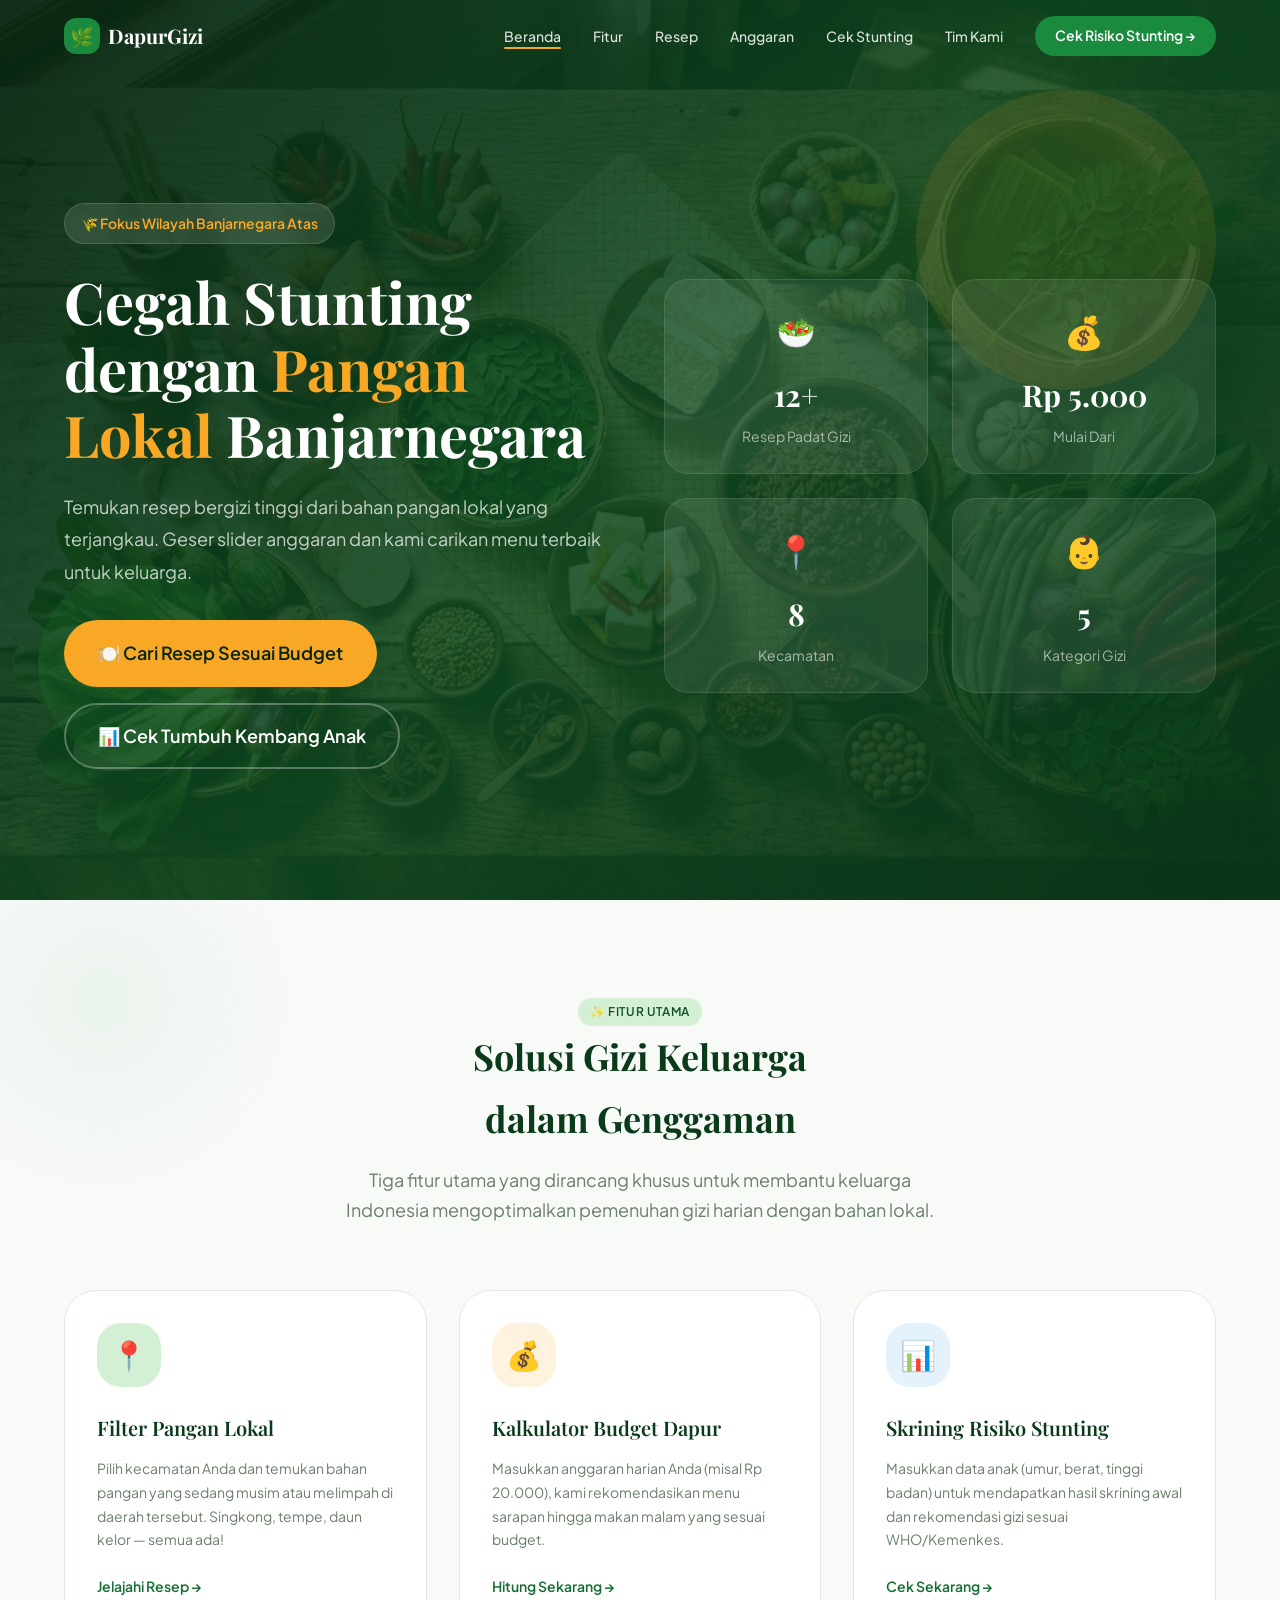
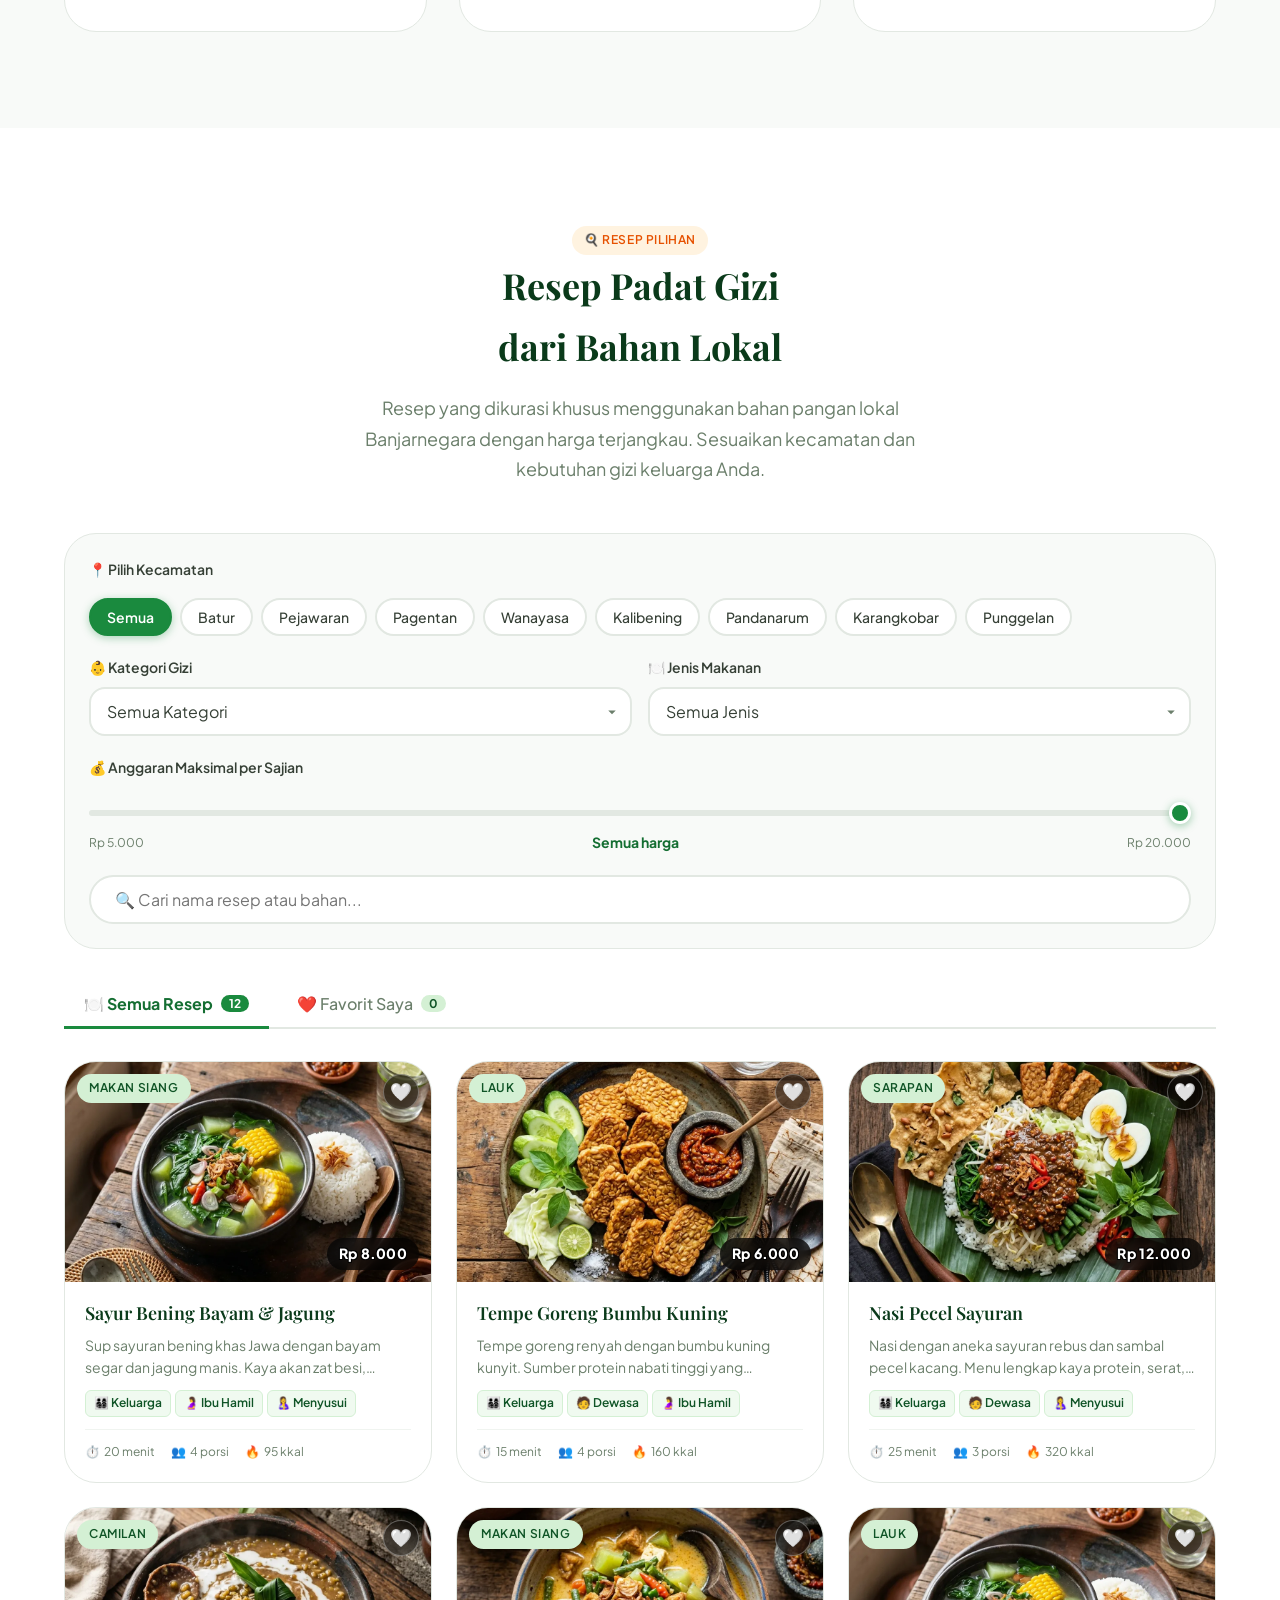
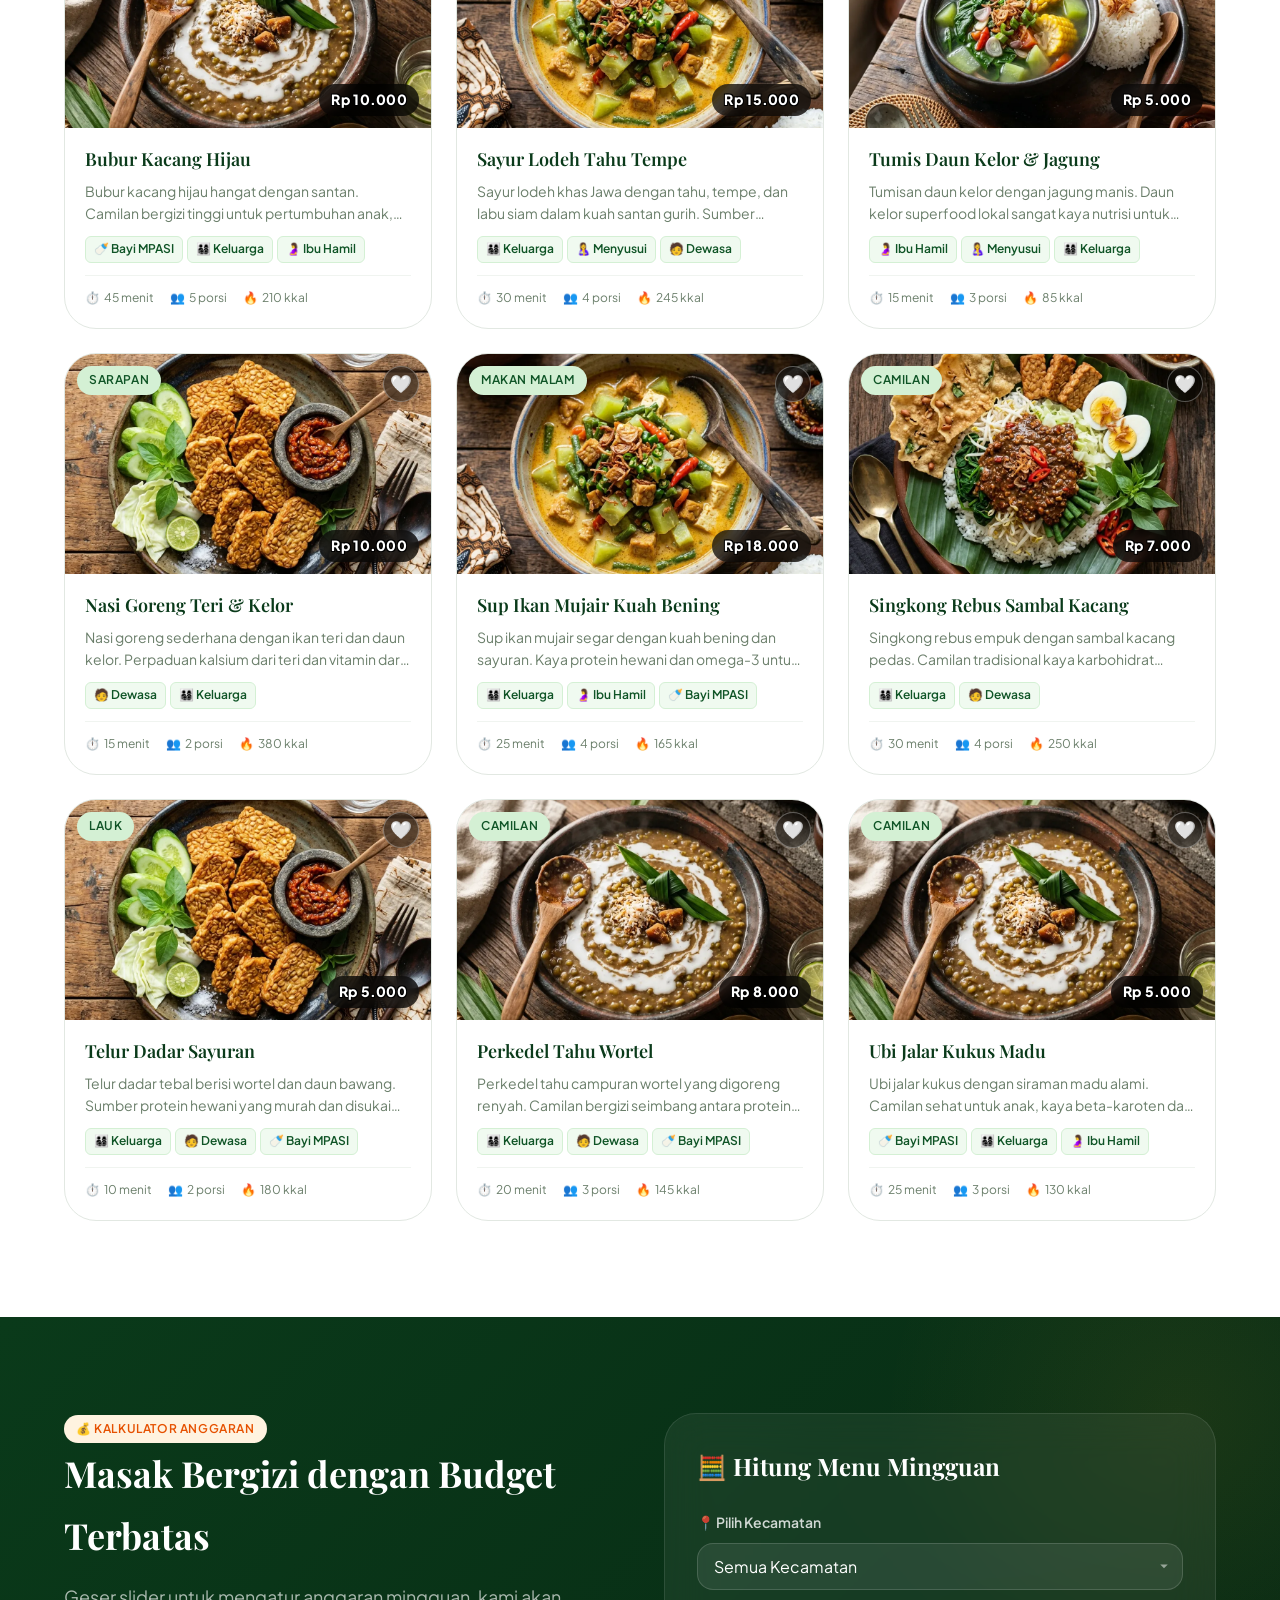
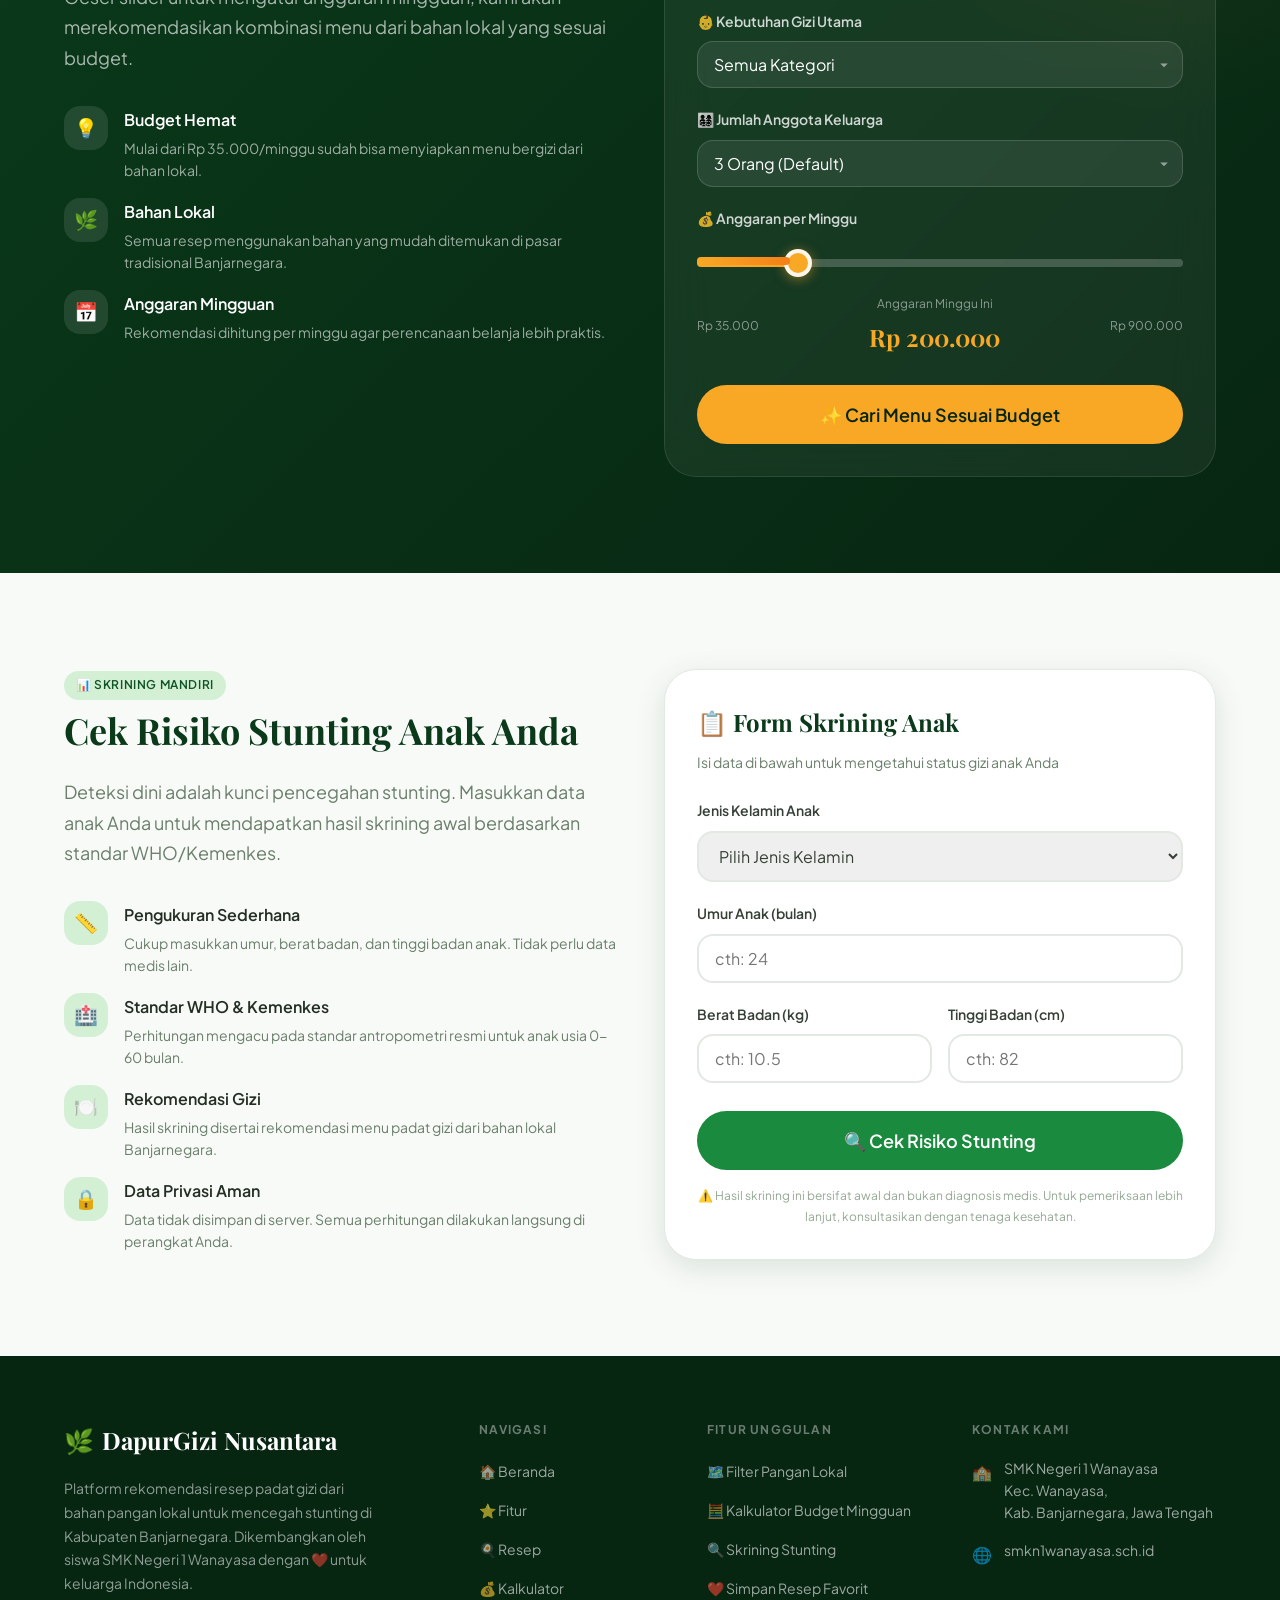
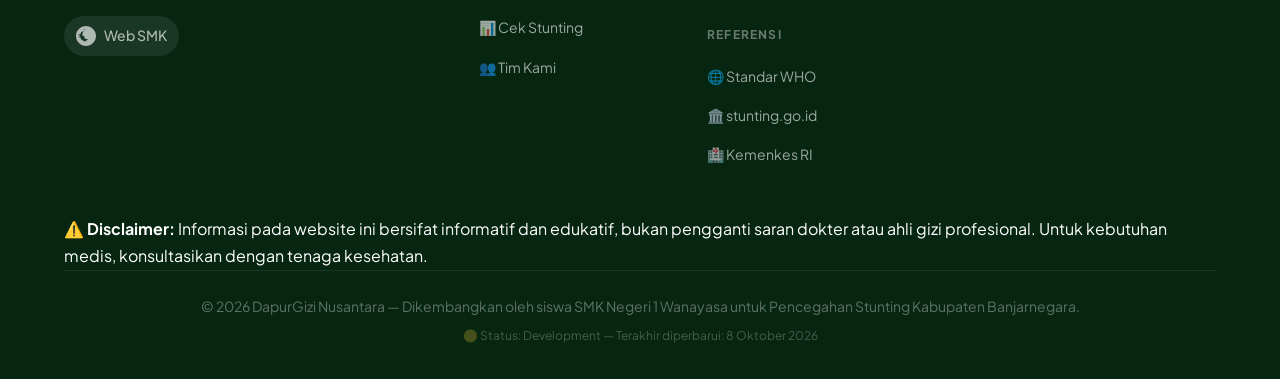
==== commit 1cb8fe51: "Add files via upload" ====
--- a/index.html
+++ b/index.html
@@ -1,421 +1,35 @@
-<!DOCTYPE html>
-<html lang="id">
-<head>
-  <meta charset="UTF-8">
-  <meta name="viewport" content="width=device-width, initial-scale=1.0">
-  <title>DapurGizi Nusantara — Cegah Stunting dengan Pangan Lokal Banjarnegara</title>
-  <meta name="description" content="Platform rekomendasi resep padat gizi dari bahan pangan lokal Banjarnegara. Cari menu sehat sesuai budget keluarga dan cek risiko stunting anak Anda.">
-  <meta name="keywords" content="DapurGizi, stunting, gizi anak, resep sehat, pangan lokal, Banjarnegara, kalkulator budget">
-  <meta name="author" content="DapurGizi Nusantara">
-
-  <!-- Open Graph -->
-  <meta property="og:title" content="DapurGizi Nusantara — Cegah Stunting dengan Pangan Lokal">
-  <meta property="og:description" content="Rekomendasi resep padat gizi dari bahan lokal Banjarnegara sesuai budget keluarga Anda.">
-  <meta property="og:type" content="website">
-
-  <!-- Favicon -->
-  <link rel="icon" href="data:image/svg+xml,<svg xmlns='http://www.w3.org/2000/svg' viewBox='0 0 100 100'><text y='.9em' font-size='90'>🌿</text></svg>">
-
-  <!-- Stylesheets -->
-  <link rel="stylesheet" href="index.css">
-</head>
-<body>
-
-  <!-- ===== Header / Navbar ===== -->
-  <header class="header" id="header">
-    <div class="header__inner">
-      <a href="#" class="header__logo" id="logo">
-        <span class="header__logo-icon">🌿</span>
-        DapurGizi
-      </a>
-
-      <nav class="header__nav" id="nav">
-        <ul class="header__nav-list">
-          <li><a href="#hero" class="header__nav-link header__nav-link--active" id="nav-home">Beranda</a></li>
-          <li><a href="#features" class="header__nav-link" id="nav-features">Fitur</a></li>
-          <li><a href="#recipes" class="header__nav-link" id="nav-recipes">Resep</a></li>
-          <li><a href="#budget" class="header__nav-link" id="nav-budget">Kalkulator</a></li>
-          <li><a href="#screening" class="header__nav-link" id="nav-screening">Cek Stunting</a></li>
-        </ul>
-        <a href="#screening" class="header__cta" id="nav-cta">Cek Risiko Stunting →</a>
-      </nav>
-
-      <button class="header__menu-toggle" id="menu-toggle" aria-label="Toggle Navigation">
-        <span></span>
-        <span></span>
-        <span></span>
-      </button>
-    </div>
-  </header>
-
-  <!-- ===== Hero Section ===== -->
-  <section class="hero" id="hero">
-    <div class="hero__bg">
-      <img src="assets/images/hero-bg.jpg" alt="Bahan pangan lokal Banjarnegara" loading="eager">
-    </div>
-
-    <!-- Decorative Elements -->
-    <div class="hero__decor hero__decor--1"></div>
-    <div class="hero__decor hero__decor--2"></div>
-
-    <div class="hero__content">
-      <div class="hero__text">
-        <div class="hero__badge">
-          🌾 Fokus Wilayah Banjarnegara
-        </div>
-        <h1 class="hero__title">
-          Cegah Stunting dengan <span>Pangan Lokal</span> Banjarnegara
-        </h1>
-        <p class="hero__description">
-          Temukan resep bergizi tinggi dari bahan pangan lokal yang terjangkau. 
-          Masukkan budget dapur Anda, dan kami carikan menu terbaik untuk keluarga.
-        </p>
-        <div class="hero__actions">
-          <a href="#recipes" class="btn btn--accent btn--lg" id="hero-cta-recipes">
-            🍽️ Cari Resep Sesuai Budget
-          </a>
-          <a href="#screening" class="btn btn--outline btn--lg" id="hero-cta-screening">
-            📊 Cek Tumbuh Kembang Anak
-          </a>
-        </div>
-      </div>
-
-      <div class="hero__stats">
-        <div class="hero__stat-card">
-          <div class="hero__stat-icon">🥗</div>
-          <div class="hero__stat-number">12+</div>
-          <div class="hero__stat-label">Resep Padat Gizi</div>
-        </div>
-        <div class="hero__stat-card">
-          <div class="hero__stat-icon">💰</div>
-          <div class="hero__stat-number">Rp 5rb</div>
-          <div class="hero__stat-label">Mulai Dari</div>
-        </div>
-        <div class="hero__stat-card">
-          <div class="hero__stat-icon">📍</div>
-          <div class="hero__stat-number">7</div>
-          <div class="hero__stat-label">Kecamatan</div>
-        </div>
-        <div class="hero__stat-card">
-          <div class="hero__stat-icon">👶</div>
-          <div class="hero__stat-number">100%</div>
-          <div class="hero__stat-label">Gratis Digunakan</div>
-        </div>
-      </div>
-    </div>
-  </section>
-
-  <!-- ===== Features Section ===== -->
-  <section class="features" id="features">
-    <div class="container">
-      <div class="features__header reveal">
-        <div class="badge badge--primary">✨ Fitur Utama</div>
-        <h2 class="section-title">Solusi Gizi Keluarga<br>dalam Genggaman</h2>
-        <p class="section-subtitle">Tiga fitur utama yang dirancang khusus untuk membantu keluarga Indonesia mengoptimalkan pemenuhan gizi harian dengan bahan lokal.</p>
-      </div>
-
-      <div class="features__grid">
-        <!-- Feature 1 -->
-        <div class="feature-card reveal" id="feature-filter">
-          <div class="feature-card__icon feature-card__icon--green">📍</div>
-          <h3 class="feature-card__title">Filter Pangan Lokal</h3>
-          <p class="feature-card__desc">Pilih kecamatan Anda dan temukan bahan pangan yang sedang musim atau melimpah di daerah tersebut. Singkong, tempe, daun kelor — semua ada!</p>
-          <a href="#recipes" class="feature-card__link">Jelajahi Resep →</a>
-        </div>
-
-        <!-- Feature 2 -->
-        <div class="feature-card reveal" id="feature-budget">
-          <div class="feature-card__icon feature-card__icon--orange">💰</div>
-          <h3 class="feature-card__title">Kalkulator Budget Dapur</h3>
-          <p class="feature-card__desc">Masukkan anggaran harian Anda (misal Rp 20.000), kami rekomendasikan menu sarapan hingga makan malam yang sesuai budget.</p>
-          <a href="#budget" class="feature-card__link">Hitung Sekarang →</a>
-        </div>
-
-        <!-- Feature 3 -->
-        <div class="feature-card reveal" id="feature-screening">
-          <div class="feature-card__icon feature-card__icon--blue">📊</div>
-          <h3 class="feature-card__title">Skrining Risiko Stunting</h3>
-          <p class="feature-card__desc">Masukkan data anak (umur, berat, tinggi badan) untuk mendapatkan hasil skrining awal dan rekomendasi gizi sesuai WHO/Kemenkes.</p>
-          <a href="#screening" class="feature-card__link">Cek Sekarang →</a>
-        </div>
-      </div>
-    </div>
-  </section>
-
-  <!-- ===== Recipes Section ===== -->
-  <section class="recipes" id="recipes">
-    <div class="container">
-      <div class="recipes__header reveal">
-        <div class="badge badge--accent">🍳 Resep Pilihan</div>
-        <h2 class="section-title">Resep Padat Gizi<br>dari Bahan Lokal</h2>
-        <p class="section-subtitle">Resep yang dikurasi khusus menggunakan bahan pangan lokal Banjarnegara dengan harga terjangkau.</p>
-      </div>
-
-      <!-- Filters -->
-      <div class="recipes__filters reveal" id="recipe-filters">
-        <div class="filter-group">
-          <label class="filter-group__label" for="filter-kecamatan">📍 Pilih Kecamatan</label>
-          <select class="filter-group__select" id="filter-kecamatan">
-            <option value="">Semua Kecamatan</option>
-          </select>
-        </div>
-        <div class="filter-group">
-          <label class="filter-group__label" for="filter-kategori">🍽️ Kategori</label>
-          <select class="filter-group__select" id="filter-kategori">
-            <option value="">Semua Kategori</option>
-            <option value="Sarapan">Sarapan</option>
-            <option value="Makan Siang">Makan Siang</option>
-            <option value="Makan Malam">Makan Malam</option>
-            <option value="Lauk">Lauk</option>
-            <option value="Camilan">Camilan</option>
-          </select>
-        </div>
-        <div class="filter-group">
-          <label class="filter-group__label" for="filter-budget">💰 Budget Maksimal</label>
-          <div class="filter-group__input-wrapper">
-            <span class="filter-group__input-prefix">Rp</span>
-            <input type="number" class="filter-group__input filter-group__input--with-prefix" id="filter-budget" placeholder="cth: 15000" min="0" step="1000">
-          </div>
-        </div>
-        <button class="btn btn--primary recipes__search-btn" id="btn-filter-recipes">🔍 Cari Resep</button>
-      </div>
-
-      <!-- Recipe Grid -->
-      <div class="recipes__grid" id="recipes-grid">
-        <!-- Cards will be populated by JavaScript -->
-      </div>
-    </div>
-  </section>
-
-  <!-- ===== Budget Calculator Section ===== -->
-  <section class="budget" id="budget">
-    <div class="container">
-      <div class="budget__inner">
-        <div class="budget__text reveal">
-          <div class="badge badge--accent">💰 Kalkulator Anggaran</div>
-          <h2 class="section-title">Masak Bergizi dengan Budget Terbatas</h2>
-          <p class="section-subtitle">Masukkan anggaran harian dapur Anda, kami akan merekomendasikan kombinasi menu dari bahan lokal yang sesuai budget.</p>
-
-          <ul class="screening__info-list" style="margin-top: 2rem;">
-            <li class="screening__info-item">
-              <div class="screening__info-icon" style="background: rgba(255,255,255,0.1);">💡</div>
-              <div class="screening__info-text">
-                <h4 style="color: white;">Budget Hemat</h4>
-                <p style="color: rgba(255,255,255,0.5);">Mulai dari Rp 5.000 per hari sudah bisa menyiapkan menu bergizi dari bahan lokal.</p>
-              </div>
-            </li>
-            <li class="screening__info-item">
-              <div class="screening__info-icon" style="background: rgba(255,255,255,0.1);">🌿</div>
-              <div class="screening__info-text">
-                <h4 style="color: white;">Bahan Lokal</h4>
-                <p style="color: rgba(255,255,255,0.5);">Semua resep menggunakan bahan yang mudah ditemukan di pasar tradisional Banjarnegara.</p>
-              </div>
-            </li>
-          </ul>
-        </div>
-
-        <div class="budget__form reveal" id="budget-form-card">
-          <h3 class="budget__form-title">🧮 Hitung Menu Harian</h3>
-
-          <div class="budget__form-group">
-            <label class="budget__form-label" for="budget-kecamatan">Pilih Kecamatan</label>
-            <select class="budget__form-select" id="budget-kecamatan">
-              <option value="">Pilih Lokasi Anda</option>
-            </select>
-          </div>
-
-          <div class="budget__form-group">
-            <label class="budget__form-label" for="budget-amount">Anggaran Harian (Rp)</label>
-            <div class="budget__form-input-wrapper">
-              <span class="budget__form-input-prefix">Rp</span>
-              <input type="number" class="budget__form-input budget__form-input--prefixed" id="budget-amount" placeholder="cth: 20000" min="5000" step="1000">
-            </div>
-          </div>
-
-          <button class="btn btn--accent btn--lg budget__form-submit" id="btn-calc-budget">
-            ✨ Cari Menu Sesuai Budget
-          </button>
-
-          <!-- Results -->
-          <div class="budget__results" id="budget-results">
-            <div id="budget-results-list"></div>
-            <div class="budget__total" id="budget-total"></div>
-          </div>
-        </div>
-      </div>
-    </div>
-  </section>
-
-  <!-- ===== Stunting Screening Section ===== -->
-  <section class="screening" id="screening">
-    <div class="container">
-      <div class="screening__inner">
-        <div class="screening__info reveal">
-          <div class="badge badge--primary">📊 Skrining Mandiri</div>
-          <h2 class="section-title">Cek Risiko Stunting Anak Anda</h2>
-          <p class="section-subtitle">Deteksi dini adalah kunci pencegahan stunting. Masukkan data anak Anda untuk mendapatkan hasil skrining awal berdasarkan standar WHO/Kemenkes.</p>
-
-          <ul class="screening__info-list">
-            <li class="screening__info-item">
-              <div class="screening__info-icon">📏</div>
-              <div class="screening__info-text">
-                <h4>Pengukuran Sederhana</h4>
-                <p>Cukup masukkan umur, berat badan, dan tinggi badan anak. Tidak perlu data medis lain.</p>
-              </div>
-            </li>
-            <li class="screening__info-item">
-              <div class="screening__info-icon">🏥</div>
-              <div class="screening__info-text">
-                <h4>Standar WHO & Kemenkes</h4>
-                <p>Perhitungan mengacu pada standar antropometri resmi untuk anak usia 0-60 bulan.</p>
-              </div>
-            </li>
-            <li class="screening__info-item">
-              <div class="screening__info-icon">🍽️</div>
-              <div class="screening__info-text">
-                <h4>Rekomendasi Gizi</h4>
-                <p>Hasil skrining disertai rekomendasi menu padat gizi dari bahan lokal Banjarnegara.</p>
-              </div>
-            </li>
-            <li class="screening__info-item">
-              <div class="screening__info-icon">🔒</div>
-              <div class="screening__info-text">
-                <h4>Data Privasi Aman</h4>
-                <p>Data tidak disimpan di server. Semua perhitungan dilakukan langsung di perangkat Anda.</p>
-              </div>
-            </li>
-          </ul>
-        </div>
-
-        <div class="reveal">
-          <div class="screening__form-card" id="screening-form-card">
-            <h3 class="screening__form-title">📋 Form Skrining Anak</h3>
-            <p class="screening__form-subtitle">Isi data di bawah untuk mengetahui status gizi anak Anda</p>
-
-            <div class="screening__form-group">
-              <label class="screening__form-label" for="screening-gender">Jenis Kelamin Anak</label>
-              <select class="screening__form-select" id="screening-gender">
-                <option value="">Pilih Jenis Kelamin</option>
-                <option value="L">Laki-laki</option>
-                <option value="P">Perempuan</option>
-              </select>
-            </div>
-
-            <div class="screening__form-group">
-              <label class="screening__form-label" for="screening-age">Umur Anak (bulan)</label>
-              <input type="number" class="screening__form-input" id="screening-age" placeholder="cth: 24" min="0" max="60">
-            </div>
-
-            <div class="screening__form-row">
-              <div class="screening__form-group">
-                <label class="screening__form-label" for="screening-weight">Berat Badan (kg)</label>
-                <input type="number" class="screening__form-input" id="screening-weight" placeholder="cth: 10.5" min="0" step="0.1">
-              </div>
-              <div class="screening__form-group">
-                <label class="screening__form-label" for="screening-height">Tinggi Badan (cm)</label>
-                <input type="number" class="screening__form-input" id="screening-height" placeholder="cth: 82" min="0" step="0.1">
-              </div>
-            </div>
-
-            <button class="btn btn--primary btn--lg screening__form-submit" id="btn-check-stunting">
-              🔍 Cek Risiko Stunting
-            </button>
-
-            <p class="screening__form-note">
-              ⚠️ Hasil skrining ini bersifat awal dan bukan diagnosis medis. Untuk pemeriksaan lebih lanjut, konsultasikan dengan tenaga kesehatan.
-            </p>
-
-            <!-- Result -->
-            <div class="screening__result" id="screening-result">
-              <div class="screening__result-header">
-                <span class="screening__result-icon" id="result-icon"></span>
-                <span class="screening__result-status" id="result-status"></span>
-              </div>
-              <div class="screening__result-details" id="result-details"></div>
-              <div class="screening__result-cta" id="result-cta"></div>
-            </div>
-          </div>
-        </div>
-      </div>
-    </div>
-  </section>
-
-  <!-- ===== Footer ===== -->
-  <footer class="footer" id="footer">
-    <div class="container">
-      <div class="footer__grid">
-        <div class="footer__brand">
-          <div class="footer__brand-logo">
-            <span>🌿</span> DapurGizi Nusantara
-          </div>
-          <p class="footer__brand-desc">
-            Platform rekomendasi resep padat gizi dari bahan pangan lokal untuk mencegah stunting. Dikembangkan dengan ❤️ untuk keluarga Indonesia.
-          </p>
-        </div>
-
-        <div>
-          <h4 class="footer__col-title">Navigasi</h4>
-          <ul class="footer__links">
-            <li><a href="#hero" class="footer__link">Beranda</a></li>
-            <li><a href="#features" class="footer__link">Fitur</a></li>
-            <li><a href="#recipes" class="footer__link">Resep</a></li>
-            <li><a href="#budget" class="footer__link">Kalkulator</a></li>
-          </ul>
-        </div>
-
-        <div>
-          <h4 class="footer__col-title">Fitur</h4>
-          <ul class="footer__links">
-            <li><a href="#recipes" class="footer__link">Filter Pangan Lokal</a></li>
-            <li><a href="#budget" class="footer__link">Kalkulator Budget</a></li>
-            <li><a href="#screening" class="footer__link">Skrining Stunting</a></li>
-          </ul>
-        </div>
-
-        <div>
-          <h4 class="footer__col-title">Referensi</h4>
-          <ul class="footer__links">
-            <li><a href="https://www.who.int/tools/child-growth-standards" class="footer__link" target="_blank">Standar WHO</a></li>
-            <li><a href="https://stunting.go.id" class="footer__link" target="_blank">stunting.go.id</a></li>
-            <li><a href="https://www.kemkes.go.id" class="footer__link" target="_blank">Kemenkes RI</a></li>
-          </ul>
-        </div>
-      </div>
-
-      <div class="footer__bottom">
-        <p class="footer__copyright">© 2026 DapurGizi Nusantara. Dibuat untuk Lomba Inovasi Daerah Banjarnegara.</p>
-        <div class="footer__socials">
-          <a href="#" class="footer__social-link" aria-label="Facebook">📘</a>
-          <a href="#" class="footer__social-link" aria-label="Instagram">📷</a>
-          <a href="#" class="footer__social-link" aria-label="WhatsApp">💬</a>
-        </div>
-      </div>
-    </div>
-  </footer>
-
-  <!-- ===== Recipe Detail Modal ===== -->
-  <div class="modal-overlay" id="recipe-modal">
-    <div class="modal">
-      <div class="modal__header">
-        <img src="" alt="" id="modal-image">
-        <div class="modal__header-overlay"></div>
-        <button class="modal__close" id="modal-close" aria-label="Close">✕</button>
-        <div class="modal__header-info">
-          <h2 class="modal__title" id="modal-title"></h2>
-          <div class="modal__meta-row" id="modal-meta"></div>
-        </div>
-      </div>
-      <div class="modal__body">
-        <div class="modal__nutrition-grid" id="modal-nutrition"></div>
-        <h3 class="modal__section-title">🥘 Bahan-bahan</h3>
-        <ul class="modal__ingredients" id="modal-ingredients"></ul>
-        <h3 class="modal__section-title">👩‍🍳 Cara Membuat</h3>
-        <ol class="modal__steps" id="modal-steps"></ol>
-      </div>
-    </div>
-  </div>
-
-  <!-- JavaScript -->
-  <script src="app.js"></script>
-</body>
-</html>
+<!DOCTYPE html>
+<html lang="id">
+<head>
+  <meta charset="UTF-8">
+  <meta name="viewport" content="width=device-width, initial-scale=1.0">
+  <title>DapurGizi Nusantara — Cegah Stunting dengan Pangan Lokal Banjarnegara</title>
+  <meta name="description" content="Platform rekomendasi resep padat gizi dari bahan pangan lokal Banjarnegara. Cari menu sehat sesuai budget keluarga dan cek risiko stunting anak Anda.">
+  <meta name="keywords" content="DapurGizi, stunting, gizi anak, resep sehat, pangan lokal, Banjarnegara, kalkulator budget">
+  <meta name="author" content="DapurGizi Nusantara">
+
+  <!-- Open Graph -->
+  <meta property="og:title" content="DapurGizi Nusantara — Cegah Stunting dengan Pangan Lokal">
+  <meta property="og:description" content="Rekomendasi resep padat gizi dari bahan lokal Banjarnegara sesuai budget keluarga Anda.">
+  <meta property="og:type" content="website">
+
+  <!-- Favicon -->
+  <link rel="icon" href="data:image/svg+xml,<svg xmlns='http://www.w3.org/2000/svg' viewBox='0 0 100 100'><text y='.9em' font-size='90'>🌿</text></svg>">
+
+  <!-- Stylesheets -->
+  <link rel="stylesheet" href="index.css">
+</head>
+<body>
+  <div data-include="components/header.html"></div>
+  <div data-include="components/hero.html"></div>
+  <div data-include="components/features.html"></div>
+  <div data-include="components/recipes.html"></div>
+  <div data-include="components/budget.html"></div>
+  <div data-include="components/screening.html"></div>
+  <div data-include="components/footer.html"></div>
+  <div data-include="components/modal.html"></div>
+
+  <!-- JavaScript -->
+  <script type="module" src="js/app.js"></script>
+</body>
+</html>
--- a/index.css
+++ b/index.css
@@ -1,1766 +1,13 @@
-/* ===================================
-   DapurGizi Nusantara - Design System
-   Inspired by Acreflow Agriculture Website
-   =================================== */
-
-/* Google Fonts */
-@import url('https://fonts.googleapis.com/css2?family=Plus+Jakarta+Sans:ital,wght@0,300;0,400;0,500;0,600;0,700;0,800&family=Playfair+Display:wght@400;500;600;700&display=swap');
-
-/* CSS Custom Properties / Design Tokens */
-:root {
-  /* Primary - Deep Greens (Nature/Agriculture inspired) */
-  --color-primary-50: #f0faf0;
-  --color-primary-100: #d4f0d4;
-  --color-primary-200: #a8e0a8;
-  --color-primary-300: #6bc96b;
-  --color-primary-400: #3aad3a;
-  --color-primary-500: #1a8a3e;
-  --color-primary-600: #146e32;
-  --color-primary-700: #0f5426;
-  --color-primary-800: #0a3a1a;
-  --color-primary-900: #072612;
-
-  /* Accent - Warm Orange/Gold */
-  --color-accent-400: #f9a825;
-  --color-accent-500: #f57f17;
-  --color-accent-600: #e65100;
-
-  /* Neutrals */
-  --color-neutral-0: #ffffff;
-  --color-neutral-50: #f8faf8;
-  --color-neutral-100: #f0f4f0;
-  --color-neutral-200: #e2e8e2;
-  --color-neutral-300: #c8d4c8;
-  --color-neutral-400: #94a894;
-  --color-neutral-500: #6b7f6b;
-  --color-neutral-600: #4a5c4a;
-  --color-neutral-700: #364036;
-  --color-neutral-800: #242e24;
-  --color-neutral-900: #141a14;
-
-  /* Semantic Colors */
-  --color-success: #2e7d32;
-  --color-warning: #f9a825;
-  --color-danger: #c62828;
-  --color-info: #1565c0;
-
-  /* Stunting Status Colors */
-  --color-status-normal: #2e7d32;
-  --color-status-warning: #f9a825;
-  --color-status-danger: #c62828;
-
-  /* Typography */
-  --font-heading: 'Playfair Display', Georgia, serif;
-  --font-body: 'Plus Jakarta Sans', -apple-system, BlinkMacSystemFont, sans-serif;
-
-  /* Font Sizes - Fluid Typography */
-  --text-xs: clamp(0.7rem, 0.65rem + 0.2vw, 0.75rem);
-  --text-sm: clamp(0.8rem, 0.75rem + 0.25vw, 0.875rem);
-  --text-base: clamp(0.9rem, 0.85rem + 0.25vw, 1rem);
-  --text-lg: clamp(1rem, 0.95rem + 0.3vw, 1.125rem);
-  --text-xl: clamp(1.15rem, 1rem + 0.5vw, 1.25rem);
-  --text-2xl: clamp(1.35rem, 1.1rem + 0.8vw, 1.5rem);
-  --text-3xl: clamp(1.6rem, 1.2rem + 1.2vw, 1.875rem);
-  --text-4xl: clamp(1.8rem, 1.3rem + 1.5vw, 2.25rem);
-  --text-5xl: clamp(2.2rem, 1.5rem + 2vw, 3rem);
-  --text-6xl: clamp(2.5rem, 1.6rem + 2.5vw, 3.75rem);
-
-  /* Spacing */
-  --space-1: 0.25rem;
-  --space-2: 0.5rem;
-  --space-3: 0.75rem;
-  --space-4: 1rem;
-  --space-5: 1.25rem;
-  --space-6: 1.5rem;
-  --space-8: 2rem;
-  --space-10: 2.5rem;
-  --space-12: 3rem;
-  --space-16: 4rem;
-  --space-20: 5rem;
-  --space-24: 6rem;
-
-  /* Border Radius */
-  --radius-sm: 0.375rem;
-  --radius-md: 0.75rem;
-  --radius-lg: 1rem;
-  --radius-xl: 1.5rem;
-  --radius-2xl: 2rem;
-  --radius-full: 9999px;
-
-  /* Shadows */
-  --shadow-sm: 0 1px 3px rgba(10, 58, 26, 0.08);
-  --shadow-md: 0 4px 12px rgba(10, 58, 26, 0.1);
-  --shadow-lg: 0 8px 30px rgba(10, 58, 26, 0.12);
-  --shadow-xl: 0 16px 48px rgba(10, 58, 26, 0.16);
-  --shadow-glow: 0 0 30px rgba(26, 138, 62, 0.25);
-
-  /* Transitions */
-  --transition-fast: 150ms cubic-bezier(0.4, 0, 0.2, 1);
-  --transition-base: 300ms cubic-bezier(0.4, 0, 0.2, 1);
-  --transition-slow: 500ms cubic-bezier(0.4, 0, 0.2, 1);
-
-  /* Layout */
-  --container-max: 1200px;
-  --header-height: 72px;
-}
-
-/* ===== Reset & Base ===== */
-*,
-*::before,
-*::after {
-  margin: 0;
-  padding: 0;
-  box-sizing: border-box;
-}
-
-html {
-  scroll-behavior: smooth;
-  -webkit-font-smoothing: antialiased;
-  -moz-osx-font-smoothing: grayscale;
-}
-
-body {
-  font-family: var(--font-body);
-  font-size: var(--text-base);
-  color: var(--color-neutral-800);
-  background-color: var(--color-neutral-0);
-  line-height: 1.7;
-  overflow-x: hidden;
-}
-
-img {
-  max-width: 100%;
-  height: auto;
-  display: block;
-}
-
-a {
-  color: inherit;
-  text-decoration: none;
-}
-
-button {
-  cursor: pointer;
-  border: none;
-  outline: none;
-  font-family: var(--font-body);
-}
-
-input, select {
-  font-family: var(--font-body);
-  outline: none;
-}
-
-/* ===== Utility Classes ===== */
-.container {
-  max-width: var(--container-max);
-  margin: 0 auto;
-  padding: 0 var(--space-6);
-}
-
-.section-title {
-  font-family: var(--font-heading);
-  font-size: var(--text-4xl);
-  font-weight: 700;
-  color: var(--color-primary-800);
-  margin-bottom: var(--space-4);
-}
-
-.section-subtitle {
-  font-size: var(--text-lg);
-  color: var(--color-neutral-500);
-  max-width: 600px;
-  line-height: 1.7;
-}
-
-.badge {
-  display: inline-flex;
-  align-items: center;
-  gap: var(--space-1);
-  padding: var(--space-1) var(--space-3);
-  border-radius: var(--radius-full);
-  font-size: var(--text-xs);
-  font-weight: 600;
-  text-transform: uppercase;
-  letter-spacing: 0.05em;
-}
-
-.badge--primary {
-  background: var(--color-primary-100);
-  color: var(--color-primary-700);
-}
-
-.badge--accent {
-  background: #fff3e0;
-  color: var(--color-accent-600);
-}
-
-/* ===== Header / Navbar ===== */
-.header {
-  position: fixed;
-  top: 0;
-  left: 0;
-  right: 0;
-  z-index: 1000;
-  height: var(--header-height);
-  transition: var(--transition-base);
-  background: transparent;
-}
-
-.header--scrolled {
-  background: rgba(255, 255, 255, 0.92);
-  backdrop-filter: blur(20px);
-  -webkit-backdrop-filter: blur(20px);
-  box-shadow: var(--shadow-sm);
-}
-
-.header__inner {
-  display: flex;
-  align-items: center;
-  justify-content: space-between;
-  height: 100%;
-  max-width: var(--container-max);
-  margin: 0 auto;
-  padding: 0 var(--space-6);
-}
-
-.header__logo {
-  display: flex;
-  align-items: center;
-  gap: var(--space-2);
-  font-family: var(--font-heading);
-  font-size: var(--text-xl);
-  font-weight: 700;
-  color: var(--color-neutral-0);
-  transition: var(--transition-base);
-}
-
-.header--scrolled .header__logo {
-  color: var(--color-primary-700);
-}
-
-.header__logo-icon {
-  width: 36px;
-  height: 36px;
-  background: var(--color-primary-500);
-  border-radius: var(--radius-md);
-  display: flex;
-  align-items: center;
-  justify-content: center;
-  font-size: 1.2rem;
-}
-
-.header__nav {
-  display: flex;
-  align-items: center;
-  gap: var(--space-8);
-}
-
-.header__nav-list {
-  display: flex;
-  list-style: none;
-  gap: var(--space-8);
-}
-
-.header__nav-link {
-  font-size: var(--text-sm);
-  font-weight: 500;
-  color: rgba(255, 255, 255, 0.85);
-  transition: var(--transition-fast);
-  position: relative;
-}
-
-.header--scrolled .header__nav-link {
-  color: var(--color-neutral-600);
-}
-
-.header__nav-link::after {
-  content: '';
-  position: absolute;
-  bottom: -4px;
-  left: 0;
-  width: 0;
-  height: 2px;
-  background: var(--color-accent-400);
-  transition: var(--transition-base);
-  border-radius: 2px;
-}
-
-.header__nav-link:hover::after,
-.header__nav-link--active::after {
-  width: 100%;
-}
-
-.header__nav-link:hover {
-  color: var(--color-neutral-0);
-}
-
-.header--scrolled .header__nav-link:hover {
-  color: var(--color-primary-600);
-}
-
-.header__cta {
-  padding: var(--space-2) var(--space-5);
-  background: var(--color-primary-500);
-  color: var(--color-neutral-0);
-  border-radius: var(--radius-full);
-  font-size: var(--text-sm);
-  font-weight: 600;
-  transition: var(--transition-base);
-}
-
-.header__cta:hover {
-  background: var(--color-primary-600);
-  transform: translateY(-1px);
-  box-shadow: var(--shadow-md);
-}
-
-/* Mobile Menu Toggle */
-.header__menu-toggle {
-  display: none;
-  flex-direction: column;
-  gap: 5px;
-  background: none;
-  padding: var(--space-2);
-}
-
-.header__menu-toggle span {
-  width: 24px;
-  height: 2px;
-  background: var(--color-neutral-0);
-  border-radius: 2px;
-  transition: var(--transition-base);
-}
-
-.header--scrolled .header__menu-toggle span {
-  background: var(--color-neutral-800);
-}
-
-/* ===== Hero Section ===== */
-.hero {
-  position: relative;
-  min-height: 100vh;
-  display: flex;
-  align-items: center;
-  overflow: hidden;
-  background: var(--color-primary-900);
-}
-
-.hero__bg {
-  position: absolute;
-  inset: 0;
-  z-index: 1;
-}
-
-.hero__bg img {
-  width: 100%;
-  height: 100%;
-  object-fit: cover;
-  opacity: 0.45;
-}
-
-.hero__bg::after {
-  content: '';
-  position: absolute;
-  inset: 0;
-  background: linear-gradient(
-    135deg,
-    rgba(7, 38, 18, 0.9) 0%,
-    rgba(15, 84, 38, 0.7) 50%,
-    rgba(10, 58, 26, 0.85) 100%
-  );
-}
-
-.hero__content {
-  position: relative;
-  z-index: 2;
-  max-width: var(--container-max);
-  margin: 0 auto;
-  padding: calc(var(--header-height) + var(--space-16)) var(--space-6) var(--space-16);
-  display: grid;
-  grid-template-columns: 1fr 1fr;
-  gap: var(--space-12);
-  align-items: center;
-}
-
-.hero__text {
-  max-width: 600px;
-}
-
-.hero__badge {
-  display: inline-flex;
-  align-items: center;
-  gap: var(--space-2);
-  padding: var(--space-2) var(--space-4);
-  background: rgba(255, 255, 255, 0.12);
-  backdrop-filter: blur(10px);
-  border: 1px solid rgba(255, 255, 255, 0.15);
-  border-radius: var(--radius-full);
-  color: var(--color-accent-400);
-  font-size: var(--text-sm);
-  font-weight: 600;
-  margin-bottom: var(--space-6);
-  animation: fadeInUp 0.6s ease-out;
-}
-
-.hero__title {
-  font-family: var(--font-heading);
-  font-size: var(--text-6xl);
-  font-weight: 700;
-  color: var(--color-neutral-0);
-  line-height: 1.15;
-  margin-bottom: var(--space-6);
-  animation: fadeInUp 0.6s ease-out 0.15s both;
-}
-
-.hero__title span {
-  color: var(--color-accent-400);
-}
-
-.hero__description {
-  font-size: var(--text-lg);
-  color: rgba(255, 255, 255, 0.75);
-  line-height: 1.8;
-  margin-bottom: var(--space-8);
-  animation: fadeInUp 0.6s ease-out 0.3s both;
-}
-
-.hero__actions {
-  display: flex;
-  gap: var(--space-4);
-  flex-wrap: wrap;
-  animation: fadeInUp 0.6s ease-out 0.45s both;
-}
-
-.hero__stats {
-  display: grid;
-  grid-template-columns: 1fr 1fr;
-  gap: var(--space-6);
-  animation: fadeInUp 0.8s ease-out 0.5s both;
-}
-
-.hero__stat-card {
-  background: rgba(255, 255, 255, 0.08);
-  backdrop-filter: blur(16px);
-  border: 1px solid rgba(255, 255, 255, 0.1);
-  border-radius: var(--radius-xl);
-  padding: var(--space-6);
-  text-align: center;
-  transition: var(--transition-base);
-}
-
-.hero__stat-card:hover {
-  background: rgba(255, 255, 255, 0.14);
-  transform: translateY(-4px);
-}
-
-.hero__stat-icon {
-  font-size: 2rem;
-  margin-bottom: var(--space-3);
-}
-
-.hero__stat-number {
-  font-family: var(--font-heading);
-  font-size: var(--text-3xl);
-  font-weight: 700;
-  color: var(--color-neutral-0);
-}
-
-.hero__stat-label {
-  font-size: var(--text-sm);
-  color: rgba(255, 255, 255, 0.6);
-  margin-top: var(--space-1);
-}
-
-/* Decorative floating elements */
-.hero__decor {
-  position: absolute;
-  border-radius: 50%;
-  opacity: 0.1;
-  z-index: 1;
-}
-
-.hero__decor--1 {
-  width: 300px;
-  height: 300px;
-  background: var(--color-accent-400);
-  top: 10%;
-  right: 5%;
-  animation: float 8s ease-in-out infinite;
-}
-
-.hero__decor--2 {
-  width: 200px;
-  height: 200px;
-  background: var(--color-primary-400);
-  bottom: 15%;
-  left: 3%;
-  animation: float 6s ease-in-out infinite 1s;
-}
-
-/* ===== Buttons ===== */
-.btn {
-  display: inline-flex;
-  align-items: center;
-  justify-content: center;
-  gap: var(--space-2);
-  padding: var(--space-3) var(--space-6);
-  border-radius: var(--radius-full);
-  font-size: var(--text-base);
-  font-weight: 600;
-  transition: var(--transition-base);
-  border: 2px solid transparent;
-  white-space: nowrap;
-}
-
-.btn--primary {
-  background: var(--color-primary-500);
-  color: var(--color-neutral-0);
-}
-
-.btn--primary:hover {
-  background: var(--color-primary-600);
-  transform: translateY(-2px);
-  box-shadow: var(--shadow-glow);
-}
-
-.btn--accent {
-  background: var(--color-accent-400);
-  color: var(--color-primary-900);
-}
-
-.btn--accent:hover {
-  background: var(--color-accent-500);
-  transform: translateY(-2px);
-  box-shadow: 0 0 30px rgba(249, 168, 37, 0.3);
-}
-
-.btn--outline {
-  background: transparent;
-  border-color: rgba(255, 255, 255, 0.3);
-  color: var(--color-neutral-0);
-}
-
-.btn--outline:hover {
-  background: rgba(255, 255, 255, 0.1);
-  border-color: rgba(255, 255, 255, 0.5);
-  transform: translateY(-2px);
-}
-
-.btn--outline-dark {
-  background: transparent;
-  border-color: var(--color-primary-300);
-  color: var(--color-primary-700);
-}
-
-.btn--outline-dark:hover {
-  background: var(--color-primary-50);
-  border-color: var(--color-primary-500);
-  transform: translateY(-2px);
-}
-
-.btn--lg {
-  padding: var(--space-4) var(--space-8);
-  font-size: var(--text-lg);
-}
-
-.btn--sm {
-  padding: var(--space-2) var(--space-4);
-  font-size: var(--text-sm);
-}
-
-.btn--icon {
-  width: 44px;
-  height: 44px;
-  padding: 0;
-  border-radius: var(--radius-full);
-}
-
-/* ===== Features Section ===== */
-.features {
-  padding: var(--space-24) 0;
-  background: var(--color-neutral-50);
-  position: relative;
-  overflow: hidden;
-}
-
-.features::before {
-  content: '';
-  position: absolute;
-  top: -100px;
-  left: -100px;
-  width: 400px;
-  height: 400px;
-  background: radial-gradient(circle, rgba(26, 138, 62, 0.06) 0%, transparent 70%);
-  border-radius: 50%;
-}
-
-.features__header {
-  text-align: center;
-  margin-bottom: var(--space-16);
-}
-
-.features__header .section-subtitle {
-  margin: var(--space-4) auto 0;
-}
-
-.features__grid {
-  display: grid;
-  grid-template-columns: repeat(3, 1fr);
-  gap: var(--space-8);
-}
-
-.feature-card {
-  background: var(--color-neutral-0);
-  border-radius: var(--radius-2xl);
-  padding: var(--space-8);
-  transition: var(--transition-base);
-  border: 1px solid var(--color-neutral-200);
-  position: relative;
-  overflow: hidden;
-}
-
-.feature-card::before {
-  content: '';
-  position: absolute;
-  top: 0;
-  left: 0;
-  right: 0;
-  height: 4px;
-  background: linear-gradient(90deg, var(--color-primary-500), var(--color-accent-400));
-  opacity: 0;
-  transition: var(--transition-base);
-}
-
-.feature-card:hover {
-  transform: translateY(-6px);
-  box-shadow: var(--shadow-xl);
-  border-color: transparent;
-}
-
-.feature-card:hover::before {
-  opacity: 1;
-}
-
-.feature-card__icon {
-  width: 64px;
-  height: 64px;
-  border-radius: var(--radius-xl);
-  display: flex;
-  align-items: center;
-  justify-content: center;
-  font-size: 1.8rem;
-  margin-bottom: var(--space-6);
-}
-
-.feature-card__icon--green {
-  background: var(--color-primary-100);
-}
-
-.feature-card__icon--orange {
-  background: #fff3e0;
-}
-
-.feature-card__icon--blue {
-  background: #e3f2fd;
-}
-
-.feature-card__title {
-  font-family: var(--font-heading);
-  font-size: var(--text-xl);
-  font-weight: 600;
-  color: var(--color-primary-800);
-  margin-bottom: var(--space-3);
-}
-
-.feature-card__desc {
-  font-size: var(--text-sm);
-  color: var(--color-neutral-500);
-  line-height: 1.7;
-  margin-bottom: var(--space-5);
-}
-
-.feature-card__link {
-  display: inline-flex;
-  align-items: center;
-  gap: var(--space-2);
-  font-size: var(--text-sm);
-  font-weight: 600;
-  color: var(--color-primary-600);
-  transition: var(--transition-fast);
-}
-
-.feature-card__link:hover {
-  gap: var(--space-3);
-  color: var(--color-primary-700);
-}
-
-/* ===== Recipe Section ===== */
-.recipes {
-  padding: var(--space-24) 0;
-  background: var(--color-neutral-0);
-}
-
-.recipes__header {
-  text-align: center;
-  margin-bottom: var(--space-12);
-}
-
-.recipes__header .section-subtitle {
-  margin: var(--space-4) auto 0;
-}
-
-/* Filters Bar */
-.recipes__filters {
-  display: flex;
-  flex-wrap: wrap;
-  gap: var(--space-4);
-  margin-bottom: var(--space-10);
-  align-items: flex-end;
-}
-
-.filter-group {
-  flex: 1;
-  min-width: 200px;
-}
-
-.filter-group__label {
-  display: block;
-  font-size: var(--text-sm);
-  font-weight: 600;
-  color: var(--color-neutral-700);
-  margin-bottom: var(--space-2);
-}
-
-.filter-group__select,
-.filter-group__input {
-  width: 100%;
-  padding: var(--space-3) var(--space-4);
-  border: 2px solid var(--color-neutral-200);
-  border-radius: var(--radius-lg);
-  font-size: var(--text-base);
-  color: var(--color-neutral-700);
-  background: var(--color-neutral-0);
-  transition: var(--transition-fast);
-  appearance: none;
-}
-
-.filter-group__select {
-  background-image: url("data:image/svg+xml,%3Csvg xmlns='http://www.w3.org/2000/svg' width='12' height='12' fill='%236b7f6b' viewBox='0 0 16 16'%3E%3Cpath d='M8 11L3 6h10l-5 5z'/%3E%3C/svg%3E");
-  background-repeat: no-repeat;
-  background-position: right 12px center;
-  padding-right: 36px;
-}
-
-.filter-group__input:focus,
-.filter-group__select:focus {
-  border-color: var(--color-primary-400);
-  box-shadow: 0 0 0 4px rgba(26, 138, 62, 0.1);
-}
-
-.filter-group__input-wrapper {
-  position: relative;
-}
-
-.filter-group__input-prefix {
-  position: absolute;
-  left: var(--space-4);
-  top: 50%;
-  transform: translateY(-50%);
-  font-weight: 600;
-  color: var(--color-neutral-500);
-  font-size: var(--text-sm);
-}
-
-.filter-group__input--with-prefix {
-  padding-left: 40px;
-}
-
-.recipes__search-btn {
-  margin-bottom: 0;
-  height: 48px;
-}
-
-/* Recipe Grid */
-.recipes__grid {
-  display: grid;
-  grid-template-columns: repeat(auto-fill, minmax(320px, 1fr));
-  gap: var(--space-6);
-}
-
-.recipe-card {
-  background: var(--color-neutral-0);
-  border-radius: var(--radius-2xl);
-  overflow: hidden;
-  border: 1px solid var(--color-neutral-200);
-  transition: var(--transition-base);
-  cursor: pointer;
-}
-
-.recipe-card:hover {
-  transform: translateY(-4px);
-  box-shadow: var(--shadow-xl);
-  border-color: transparent;
-}
-
-.recipe-card__img-wrapper {
-  position: relative;
-  height: 220px;
-  overflow: hidden;
-}
-
-.recipe-card__img-wrapper img {
-  width: 100%;
-  height: 100%;
-  object-fit: cover;
-  transition: var(--transition-slow);
-}
-
-.recipe-card:hover .recipe-card__img-wrapper img {
-  transform: scale(1.08);
-}
-
-.recipe-card__category {
-  position: absolute;
-  top: var(--space-3);
-  left: var(--space-3);
-}
-
-.recipe-card__price {
-  position: absolute;
-  bottom: var(--space-3);
-  right: var(--space-3);
-  background: rgba(0, 0, 0, 0.65);
-  backdrop-filter: blur(8px);
-  color: var(--color-accent-400);
-  padding: var(--space-1) var(--space-3);
-  border-radius: var(--radius-full);
-  font-size: var(--text-sm);
-  font-weight: 700;
-}
-
-.recipe-card__body {
-  padding: var(--space-5);
-}
-
-.recipe-card__title {
-  font-family: var(--font-heading);
-  font-size: var(--text-lg);
-  font-weight: 600;
-  color: var(--color-primary-800);
-  margin-bottom: var(--space-2);
-}
-
-.recipe-card__desc {
-  font-size: var(--text-sm);
-  color: var(--color-neutral-500);
-  line-height: 1.6;
-  margin-bottom: var(--space-4);
-  display: -webkit-box;
-  -webkit-line-clamp: 2;
-  -webkit-box-orient: vertical;
-  overflow: hidden;
-}
-
-.recipe-card__meta {
-  display: flex;
-  gap: var(--space-4);
-  padding-top: var(--space-4);
-  border-top: 1px solid var(--color-neutral-100);
-}
-
-.recipe-card__meta-item {
-  display: flex;
-  align-items: center;
-  gap: var(--space-1);
-  font-size: var(--text-xs);
-  color: var(--color-neutral-500);
-}
-
-.recipe-card__meta-item span {
-  font-size: 1rem;
-}
-
-/* No Results */
-.recipes__empty {
-  text-align: center;
-  padding: var(--space-16) 0;
-  grid-column: 1 / -1;
-}
-
-.recipes__empty-icon {
-  font-size: 3rem;
-  margin-bottom: var(--space-4);
-}
-
-.recipes__empty-title {
-  font-family: var(--font-heading);
-  font-size: var(--text-2xl);
-  color: var(--color-neutral-700);
-  margin-bottom: var(--space-2);
-}
-
-.recipes__empty-text {
-  color: var(--color-neutral-500);
-}
-
-/* ===== Budget Calculator Section ===== */
-.budget {
-  padding: var(--space-24) 0;
-  background: linear-gradient(135deg, var(--color-primary-800) 0%, var(--color-primary-900) 100%);
-  position: relative;
-  overflow: hidden;
-}
-
-.budget::before {
-  content: '';
-  position: absolute;
-  top: -200px;
-  right: -200px;
-  width: 600px;
-  height: 600px;
-  background: radial-gradient(circle, rgba(249, 168, 37, 0.08) 0%, transparent 70%);
-  border-radius: 50%;
-}
-
-.budget__inner {
-  display: grid;
-  grid-template-columns: 1fr 1fr;
-  gap: var(--space-12);
-  align-items: center;
-}
-
-.budget__text .section-title {
-  color: var(--color-neutral-0);
-}
-
-.budget__text .section-subtitle {
-  color: rgba(255, 255, 255, 0.65);
-}
-
-.budget__form {
-  background: rgba(255, 255, 255, 0.06);
-  backdrop-filter: blur(20px);
-  border: 1px solid rgba(255, 255, 255, 0.1);
-  border-radius: var(--radius-2xl);
-  padding: var(--space-8);
-}
-
-.budget__form-title {
-  font-family: var(--font-heading);
-  font-size: var(--text-2xl);
-  color: var(--color-neutral-0);
-  margin-bottom: var(--space-6);
-}
-
-.budget__form-group {
-  margin-bottom: var(--space-5);
-}
-
-.budget__form-label {
-  display: block;
-  font-size: var(--text-sm);
-  font-weight: 500;
-  color: rgba(255, 255, 255, 0.7);
-  margin-bottom: var(--space-2);
-}
-
-.budget__form-input,
-.budget__form-select {
-  width: 100%;
-  padding: var(--space-3) var(--space-4);
-  background: rgba(255, 255, 255, 0.08);
-  border: 1px solid rgba(255, 255, 255, 0.15);
-  border-radius: var(--radius-lg);
-  color: var(--color-neutral-0);
-  font-size: var(--text-base);
-  transition: var(--transition-fast);
-}
-
-.budget__form-input::placeholder {
-  color: rgba(255, 255, 255, 0.35);
-}
-
-.budget__form-input:focus,
-.budget__form-select:focus {
-  border-color: var(--color-accent-400);
-  box-shadow: 0 0 0 4px rgba(249, 168, 37, 0.15);
-  background: rgba(255, 255, 255, 0.12);
-}
-
-.budget__form-select option {
-  background: var(--color-primary-800);
-  color: var(--color-neutral-0);
-}
-
-.budget__form-input-wrapper {
-  position: relative;
-}
-
-.budget__form-input-prefix {
-  position: absolute;
-  left: var(--space-4);
-  top: 50%;
-  transform: translateY(-50%);
-  color: rgba(255, 255, 255, 0.5);
-  font-weight: 600;
-  font-size: var(--text-sm);
-}
-
-.budget__form-input--prefixed {
-  padding-left: 36px;
-}
-
-.budget__form-submit {
-  width: 100%;
-  margin-top: var(--space-2);
-}
-
-/* Budget Results */
-.budget__results {
-  margin-top: var(--space-6);
-  display: none;
-}
-
-.budget__results.active {
-  display: block;
-  animation: fadeInUp 0.5s ease-out;
-}
-
-.budget__result-card {
-  background: rgba(255, 255, 255, 0.08);
-  border: 1px solid rgba(255, 255, 255, 0.12);
-  border-radius: var(--radius-xl);
-  padding: var(--space-5);
-  margin-bottom: var(--space-4);
-  transition: var(--transition-base);
-}
-
-.budget__result-card:hover {
-  background: rgba(255, 255, 255, 0.12);
-}
-
-.budget__result-card__header {
-  display: flex;
-  justify-content: space-between;
-  align-items: center;
-  margin-bottom: var(--space-3);
-}
-
-.budget__result-card__title {
-  font-family: var(--font-heading);
-  font-size: var(--text-lg);
-  color: var(--color-neutral-0);
-}
-
-.budget__result-card__price {
-  font-weight: 700;
-  color: var(--color-accent-400);
-  font-size: var(--text-base);
-}
-
-.budget__result-card__nutrients {
-  display: flex;
-  gap: var(--space-3);
-  flex-wrap: wrap;
-}
-
-.budget__nutrient-tag {
-  padding: var(--space-1) var(--space-3);
-  border-radius: var(--radius-full);
-  font-size: var(--text-xs);
-  font-weight: 500;
-  background: rgba(255, 255, 255, 0.08);
-  color: rgba(255, 255, 255, 0.7);
-}
-
-.budget__total {
-  display: flex;
-  justify-content: space-between;
-  align-items: center;
-  padding: var(--space-4);
-  background: rgba(249, 168, 37, 0.15);
-  border: 1px solid rgba(249, 168, 37, 0.3);
-  border-radius: var(--radius-lg);
-  margin-top: var(--space-4);
-}
-
-.budget__total-label {
-  font-weight: 600;
-  color: rgba(255, 255, 255, 0.8);
-}
-
-.budget__total-value {
-  font-family: var(--font-heading);
-  font-size: var(--text-xl);
-  font-weight: 700;
-  color: var(--color-accent-400);
-}
-
-/* ===== Stunting Screening Section ===== */
-.screening {
-  padding: var(--space-24) 0;
-  background: var(--color-neutral-50);
-}
-
-.screening__inner {
-  display: grid;
-  grid-template-columns: 1fr 1fr;
-  gap: var(--space-12);
-  align-items: start;
-}
-
-.screening__info {
-  position: sticky;
-  top: calc(var(--header-height) + var(--space-6));
-}
-
-.screening__info .section-title {
-  margin-bottom: var(--space-4);
-}
-
-.screening__info-list {
-  list-style: none;
-  margin-top: var(--space-8);
-  display: flex;
-  flex-direction: column;
-  gap: var(--space-4);
-}
-
-.screening__info-item {
-  display: flex;
-  gap: var(--space-4);
-  align-items: flex-start;
-}
-
-.screening__info-icon {
-  width: 44px;
-  height: 44px;
-  min-width: 44px;
-  border-radius: var(--radius-lg);
-  display: flex;
-  align-items: center;
-  justify-content: center;
-  font-size: 1.2rem;
-  background: var(--color-primary-100);
-}
-
-.screening__info-text h4 {
-  font-size: var(--text-base);
-  font-weight: 600;
-  color: var(--color-neutral-800);
-  margin-bottom: var(--space-1);
-}
-
-.screening__info-text p {
-  font-size: var(--text-sm);
-  color: var(--color-neutral-500);
-  line-height: 1.6;
-}
-
-/* Screening Form */
-.screening__form-card {
-  background: var(--color-neutral-0);
-  border-radius: var(--radius-2xl);
-  padding: var(--space-8);
-  box-shadow: var(--shadow-lg);
-  border: 1px solid var(--color-neutral-200);
-}
-
-.screening__form-title {
-  font-family: var(--font-heading);
-  font-size: var(--text-2xl);
-  color: var(--color-primary-800);
-  margin-bottom: var(--space-2);
-}
-
-.screening__form-subtitle {
-  font-size: var(--text-sm);
-  color: var(--color-neutral-500);
-  margin-bottom: var(--space-6);
-}
-
-.screening__form-group {
-  margin-bottom: var(--space-5);
-}
-
-.screening__form-label {
-  display: block;
-  font-size: var(--text-sm);
-  font-weight: 600;
-  color: var(--color-neutral-700);
-  margin-bottom: var(--space-2);
-}
-
-.screening__form-input,
-.screening__form-select {
-  width: 100%;
-  padding: var(--space-3) var(--space-4);
-  border: 2px solid var(--color-neutral-200);
-  border-radius: var(--radius-lg);
-  font-size: var(--text-base);
-  color: var(--color-neutral-700);
-  transition: var(--transition-fast);
-}
-
-.screening__form-input:focus,
-.screening__form-select:focus {
-  border-color: var(--color-primary-400);
-  box-shadow: 0 0 0 4px rgba(26, 138, 62, 0.1);
-}
-
-.screening__form-row {
-  display: grid;
-  grid-template-columns: 1fr 1fr;
-  gap: var(--space-4);
-}
-
-.screening__form-submit {
-  width: 100%;
-  margin-top: var(--space-2);
-}
-
-.screening__form-note {
-  font-size: var(--text-xs);
-  color: var(--color-neutral-400);
-  text-align: center;
-  margin-top: var(--space-4);
-}
-
-/* Screening Result */
-.screening__result {
-  margin-top: var(--space-6);
-  display: none;
-  border-radius: var(--radius-xl);
-  padding: var(--space-6);
-  animation: fadeInUp 0.4s ease-out;
-}
-
-.screening__result.active {
-  display: block;
-}
-
-.screening__result--normal {
-  background: #e8f5e9;
-  border: 2px solid #a5d6a7;
-}
-
-.screening__result--warning {
-  background: #fff8e1;
-  border: 2px solid #ffe082;
-}
-
-.screening__result--danger {
-  background: #ffebee;
-  border: 2px solid #ef9a9a;
-}
-
-.screening__result-header {
-  display: flex;
-  align-items: center;
-  gap: var(--space-3);
-  margin-bottom: var(--space-4);
-}
-
-.screening__result-icon {
-  font-size: 2rem;
-}
-
-.screening__result-status {
-  font-family: var(--font-heading);
-  font-size: var(--text-xl);
-  font-weight: 700;
-}
-
-.screening__result--normal .screening__result-status { color: var(--color-status-normal); }
-.screening__result--warning .screening__result-status { color: var(--color-status-warning); }
-.screening__result--danger .screening__result-status { color: var(--color-status-danger); }
-
-.screening__result-details {
-  font-size: var(--text-sm);
-  color: var(--color-neutral-700);
-  line-height: 1.7;
-  margin-bottom: var(--space-4);
-}
-
-.screening__result-details p {
-  margin-bottom: var(--space-2);
-}
-
-.screening__result-cta {
-  margin-top: var(--space-4);
-}
-
-/* ===== Recipe Detail Modal ===== */
-.modal-overlay {
-  position: fixed;
-  inset: 0;
-  z-index: 2000;
-  background: rgba(0, 0, 0, 0.6);
-  backdrop-filter: blur(6px);
-  display: none;
-  align-items: center;
-  justify-content: center;
-  padding: var(--space-6);
-  animation: fadeIn 0.3s ease-out;
-}
-
-.modal-overlay.active {
-  display: flex;
-}
-
-.modal {
-  background: var(--color-neutral-0);
-  border-radius: var(--radius-2xl);
-  max-width: 700px;
-  width: 100%;
-  max-height: 90vh;
-  overflow-y: auto;
-  animation: scaleIn 0.3s ease-out;
-}
-
-.modal__header {
-  position: relative;
-  height: 280px;
-  overflow: hidden;
-}
-
-.modal__header img {
-  width: 100%;
-  height: 100%;
-  object-fit: cover;
-}
-
-.modal__header-overlay {
-  position: absolute;
-  inset: 0;
-  background: linear-gradient(to top, rgba(0,0,0,0.65) 0%, transparent 50%);
-}
-
-.modal__close {
-  position: absolute;
-  top: var(--space-4);
-  right: var(--space-4);
-  width: 40px;
-  height: 40px;
-  border-radius: var(--radius-full);
-  background: rgba(255, 255, 255, 0.2);
-  backdrop-filter: blur(10px);
-  border: 1px solid rgba(255, 255, 255, 0.3);
-  color: var(--color-neutral-0);
-  font-size: 1.2rem;
-  display: flex;
-  align-items: center;
-  justify-content: center;
-  transition: var(--transition-fast);
-  z-index: 1;
-}
-
-.modal__close:hover {
-  background: rgba(255, 255, 255, 0.35);
-}
-
-.modal__header-info {
-  position: absolute;
-  bottom: var(--space-5);
-  left: var(--space-6);
-  right: var(--space-6);
-  z-index: 1;
-}
-
-.modal__title {
-  font-family: var(--font-heading);
-  font-size: var(--text-3xl);
-  color: var(--color-neutral-0);
-  margin-bottom: var(--space-2);
-}
-
-.modal__meta-row {
-  display: flex;
-  gap: var(--space-4);
-  flex-wrap: wrap;
-}
-
-.modal__meta-tag {
-  display: flex;
-  align-items: center;
-  gap: var(--space-1);
-  font-size: var(--text-sm);
-  color: rgba(255, 255, 255, 0.8);
-}
-
-.modal__body {
-  padding: var(--space-6);
-}
-
-.modal__nutrition-grid {
-  display: grid;
-  grid-template-columns: repeat(3, 1fr);
-  gap: var(--space-3);
-  margin-bottom: var(--space-6);
-}
-
-.modal__nutrition-item {
-  text-align: center;
-  padding: var(--space-3);
-  background: var(--color-primary-50);
-  border-radius: var(--radius-lg);
-}
-
-.modal__nutrition-value {
-  font-family: var(--font-heading);
-  font-size: var(--text-xl);
-  font-weight: 700;
-  color: var(--color-primary-700);
-}
-
-.modal__nutrition-label {
-  font-size: var(--text-xs);
-  color: var(--color-neutral-500);
-  margin-top: var(--space-1);
-}
-
-.modal__section-title {
-  font-family: var(--font-heading);
-  font-size: var(--text-lg);
-  font-weight: 600;
-  color: var(--color-primary-800);
-  margin-bottom: var(--space-3);
-  display: flex;
-  align-items: center;
-  gap: var(--space-2);
-}
-
-.modal__ingredients {
-  list-style: none;
-  margin-bottom: var(--space-6);
-}
-
-.modal__ingredients li {
-  padding: var(--space-2) 0;
-  border-bottom: 1px solid var(--color-neutral-100);
-  font-size: var(--text-sm);
-  color: var(--color-neutral-700);
-  display: flex;
-  align-items: center;
-  gap: var(--space-2);
-}
-
-.modal__ingredients li::before {
-  content: '•';
-  color: var(--color-primary-500);
-  font-weight: bold;
-}
-
-.modal__steps {
-  list-style: none;
-  counter-reset: steps;
-}
-
-.modal__steps li {
-  counter-increment: steps;
-  padding: var(--space-3) 0 var(--space-3) var(--space-10);
-  position: relative;
-  font-size: var(--text-sm);
-  color: var(--color-neutral-700);
-  line-height: 1.7;
-  border-left: 2px solid var(--color-primary-100);
-  margin-left: var(--space-4);
-}
-
-.modal__steps li::before {
-  content: counter(steps);
-  position: absolute;
-  left: calc(-1 * var(--space-4) - 13px);
-  top: var(--space-3);
-  width: 26px;
-  height: 26px;
-  border-radius: var(--radius-full);
-  background: var(--color-primary-500);
-  color: var(--color-neutral-0);
-  font-size: var(--text-xs);
-  font-weight: 700;
-  display: flex;
-  align-items: center;
-  justify-content: center;
-}
-
-/* ===== Footer ===== */
-.footer {
-  padding: var(--space-16) 0 var(--space-8);
-  background: var(--color-primary-900);
-  color: var(--color-neutral-0);
-}
-
-.footer__grid {
-  display: grid;
-  grid-template-columns: 2fr 1fr 1fr 1fr;
-  gap: var(--space-10);
-  margin-bottom: var(--space-12);
-}
-
-.footer__brand-logo {
-  font-family: var(--font-heading);
-  font-size: var(--text-2xl);
-  font-weight: 700;
-  margin-bottom: var(--space-4);
-  display: flex;
-  align-items: center;
-  gap: var(--space-2);
-}
-
-.footer__brand-desc {
-  font-size: var(--text-sm);
-  color: rgba(255, 255, 255, 0.5);
-  line-height: 1.7;
-  max-width: 300px;
-}
-
-.footer__col-title {
-  font-size: var(--text-sm);
-  font-weight: 700;
-  text-transform: uppercase;
-  letter-spacing: 0.08em;
-  color: rgba(255, 255, 255, 0.4);
-  margin-bottom: var(--space-5);
-}
-
-.footer__links {
-  list-style: none;
-  display: flex;
-  flex-direction: column;
-  gap: var(--space-3);
-}
-
-.footer__link {
-  font-size: var(--text-sm);
-  color: rgba(255, 255, 255, 0.6);
-  transition: var(--transition-fast);
-}
-
-.footer__link:hover {
-  color: var(--color-accent-400);
-}
-
-.footer__bottom {
-  padding-top: var(--space-8);
-  border-top: 1px solid rgba(255, 255, 255, 0.08);
-  display: flex;
-  justify-content: space-between;
-  align-items: center;
-}
-
-.footer__copyright {
-  font-size: var(--text-sm);
-  color: rgba(255, 255, 255, 0.35);
-}
-
-.footer__socials {
-  display: flex;
-  gap: var(--space-3);
-}
-
-.footer__social-link {
-  width: 36px;
-  height: 36px;
-  border-radius: var(--radius-full);
-  background: rgba(255, 255, 255, 0.08);
-  display: flex;
-  align-items: center;
-  justify-content: center;
-  color: rgba(255, 255, 255, 0.5);
-  transition: var(--transition-fast);
-}
-
-.footer__social-link:hover {
-  background: var(--color-primary-500);
-  color: var(--color-neutral-0);
-}
-
-/* ===== Animations ===== */
-@keyframes fadeInUp {
-  from {
-    opacity: 0;
-    transform: translateY(24px);
-  }
-  to {
-    opacity: 1;
-    transform: translateY(0);
-  }
-}
-
-@keyframes fadeIn {
-  from { opacity: 0; }
-  to { opacity: 1; }
-}
-
-@keyframes scaleIn {
-  from {
-    opacity: 0;
-    transform: scale(0.92);
-  }
-  to {
-    opacity: 1;
-    transform: scale(1);
-  }
-}
-
-@keyframes float {
-  0%, 100% { transform: translate(0, 0); }
-  50% { transform: translate(-20px, -30px); }
-}
-
-/* Scroll reveal animation */
-.reveal {
-  opacity: 0;
-  transform: translateY(30px);
-  transition: opacity 0.7s ease-out, transform 0.7s ease-out;
-}
-
-.reveal.visible {
-  opacity: 1;
-  transform: translateY(0);
-}
-
-/* ===== Responsive ===== */
-@media (max-width: 1024px) {
-  .hero__content {
-    grid-template-columns: 1fr;
-    text-align: center;
-  }
-
-  .hero__text {
-    max-width: 100%;
-  }
-
-  .hero__actions {
-    justify-content: center;
-  }
-
-  .hero__stats {
-    max-width: 500px;
-    margin: 0 auto;
-  }
-
-  .budget__inner {
-    grid-template-columns: 1fr;
-  }
-
-  .screening__inner {
-    grid-template-columns: 1fr;
-  }
-
-  .screening__info {
-    position: static;
-  }
-
-  .footer__grid {
-    grid-template-columns: 1fr 1fr;
-  }
-}
-
-@media (max-width: 768px) {
-  .header__nav-list {
-    display: none;
-  }
-
-  .header__menu-toggle {
-    display: flex;
-  }
-
-  /* Mobile Nav */
-  .header__nav.active .header__nav-list {
-    display: flex;
-    flex-direction: column;
-    position: fixed;
-    top: var(--header-height);
-    left: 0;
-    right: 0;
-    bottom: 0;
-    background: rgba(7, 38, 18, 0.97);
-    backdrop-filter: blur(20px);
-    padding: var(--space-8);
-    gap: var(--space-6);
-    z-index: 999;
-    animation: fadeIn 0.3s ease;
-  }
-
-  .header__nav.active .header__nav-link {
-    font-size: var(--text-xl);
-    color: var(--color-neutral-0);
-  }
-
-  .features__grid {
-    grid-template-columns: 1fr;
-  }
-
-  .recipes__grid {
-    grid-template-columns: 1fr;
-  }
-
-  .recipes__filters {
-    flex-direction: column;
-  }
-
-  .filter-group {
-    min-width: 100%;
-  }
-
-  .screening__form-row {
-    grid-template-columns: 1fr;
-  }
-
-  .modal__nutrition-grid {
-    grid-template-columns: repeat(2, 1fr);
-  }
-
-  .footer__grid {
-    grid-template-columns: 1fr;
-    gap: var(--space-8);
-  }
-
-  .footer__bottom {
-    flex-direction: column;
-    gap: var(--space-4);
-    text-align: center;
-  }
-}
-
-@media (max-width: 480px) {
-  .hero__stats {
-    grid-template-columns: 1fr;
-  }
-
-  .hero__actions {
-    flex-direction: column;
-    width: 100%;
-  }
-
-  .hero__actions .btn {
-    width: 100%;
-  }
-}
-
-/* ===== Scrollbar ===== */
-::-webkit-scrollbar {
-  width: 8px;
-}
-
-::-webkit-scrollbar-track {
-  background: var(--color-neutral-100);
-}
-
-::-webkit-scrollbar-thumb {
-  background: var(--color-primary-300);
-  border-radius: var(--radius-full);
-}
-
-::-webkit-scrollbar-thumb:hover {
-  background: var(--color-primary-500);
-}
-
-/* ===== Selection ===== */
-::selection {
-  background: var(--color-primary-200);
-  color: var(--color-primary-900);
-}
+@import url('css/base.css');
+@import url('css/header.css');
+@import url('css/hero.css');
+@import url('css/buttons.css');
+@import url('css/features.css');
+@import url('css/recipes.css');
+@import url('css/budget.css');
+@import url('css/screening.css');
+@import url('css/modal.css');
+@import url('css/footer.css');
+@import url('css/animations.css');
+@import url('css/responsive.css');
+@import url('css/extras.css');
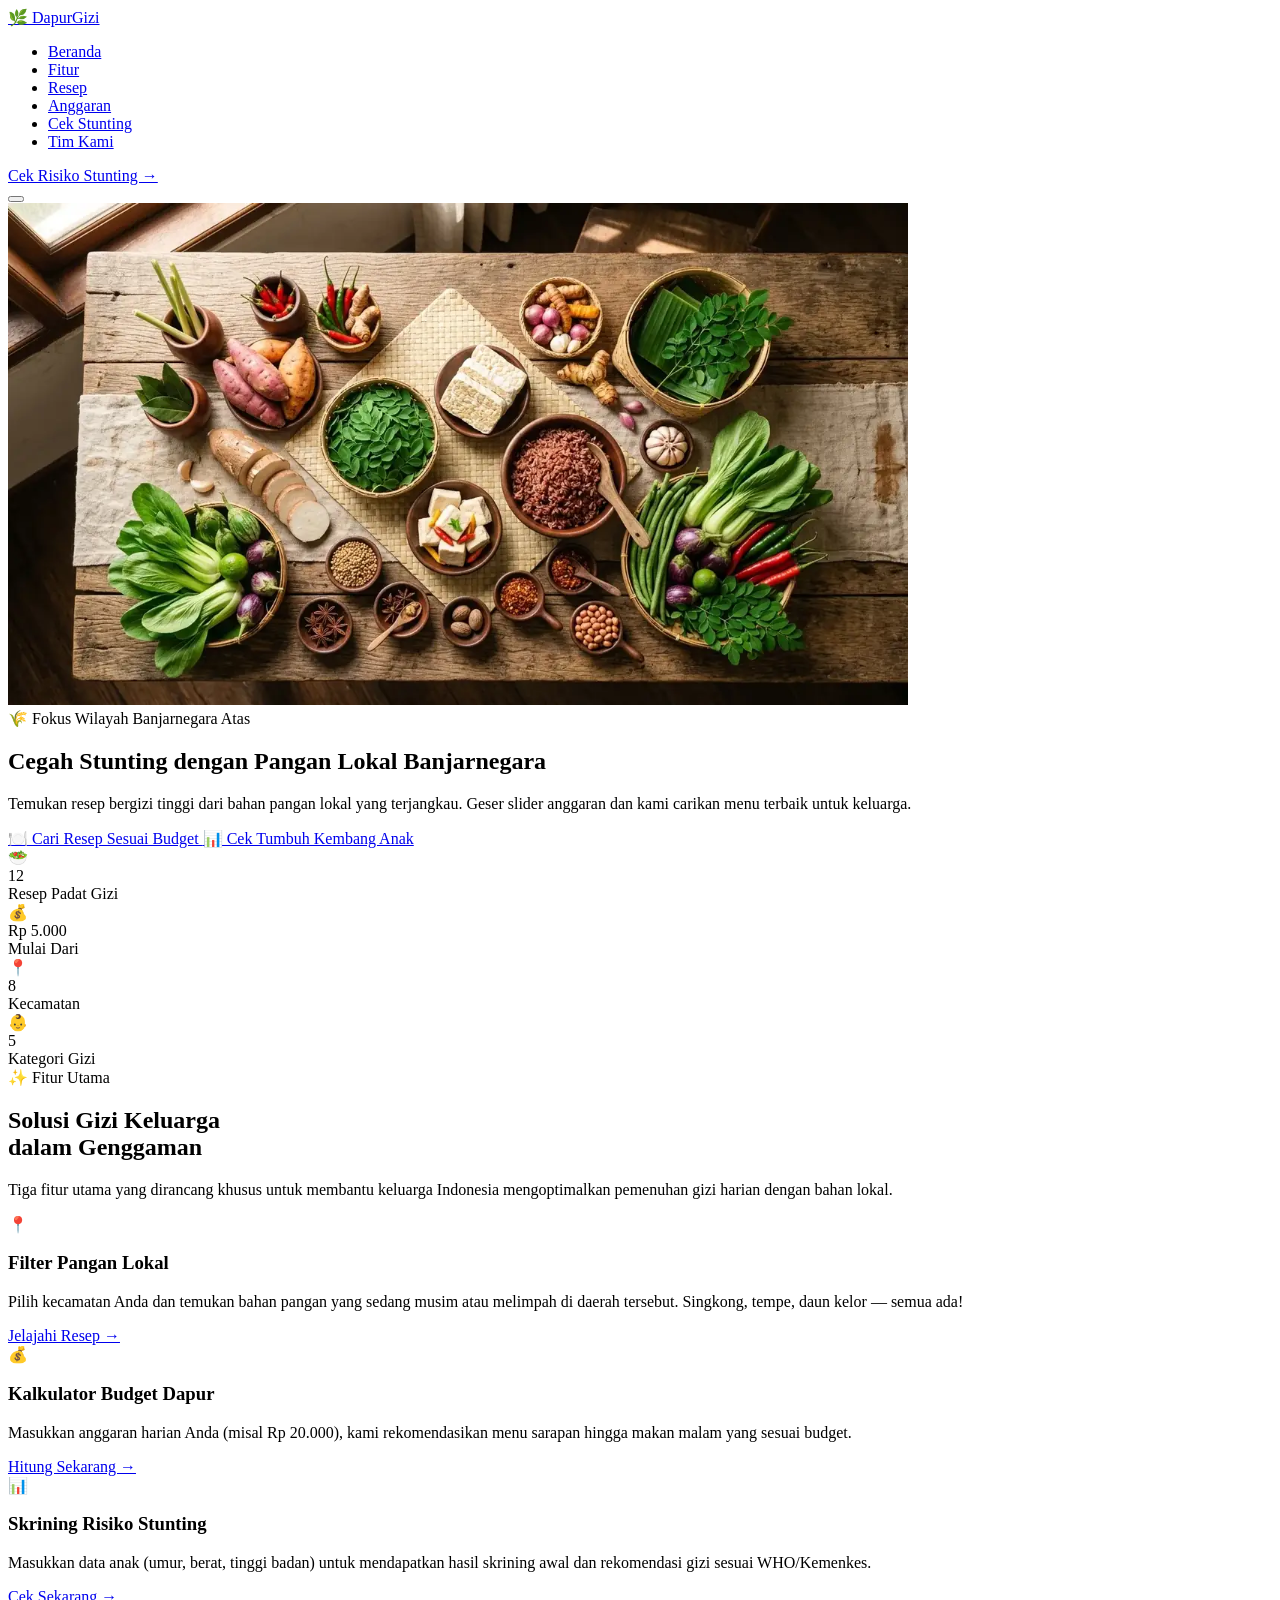
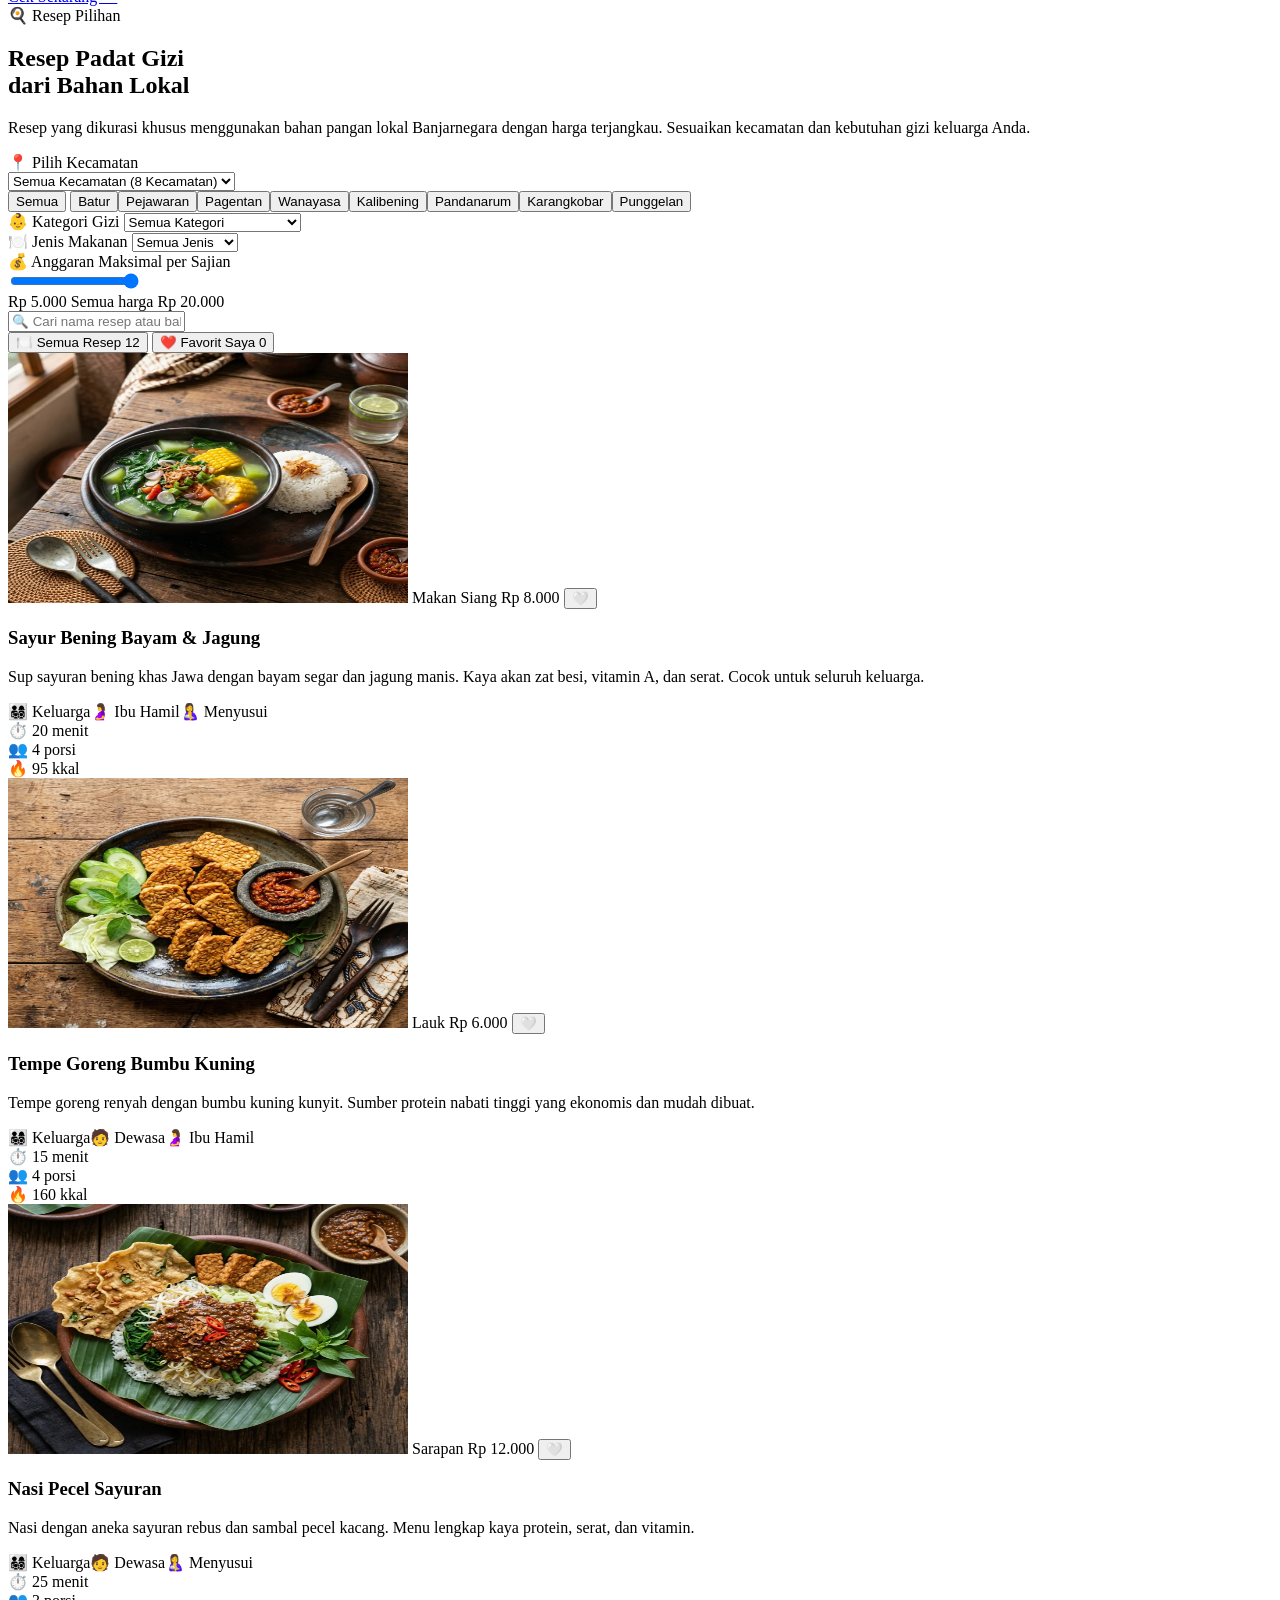
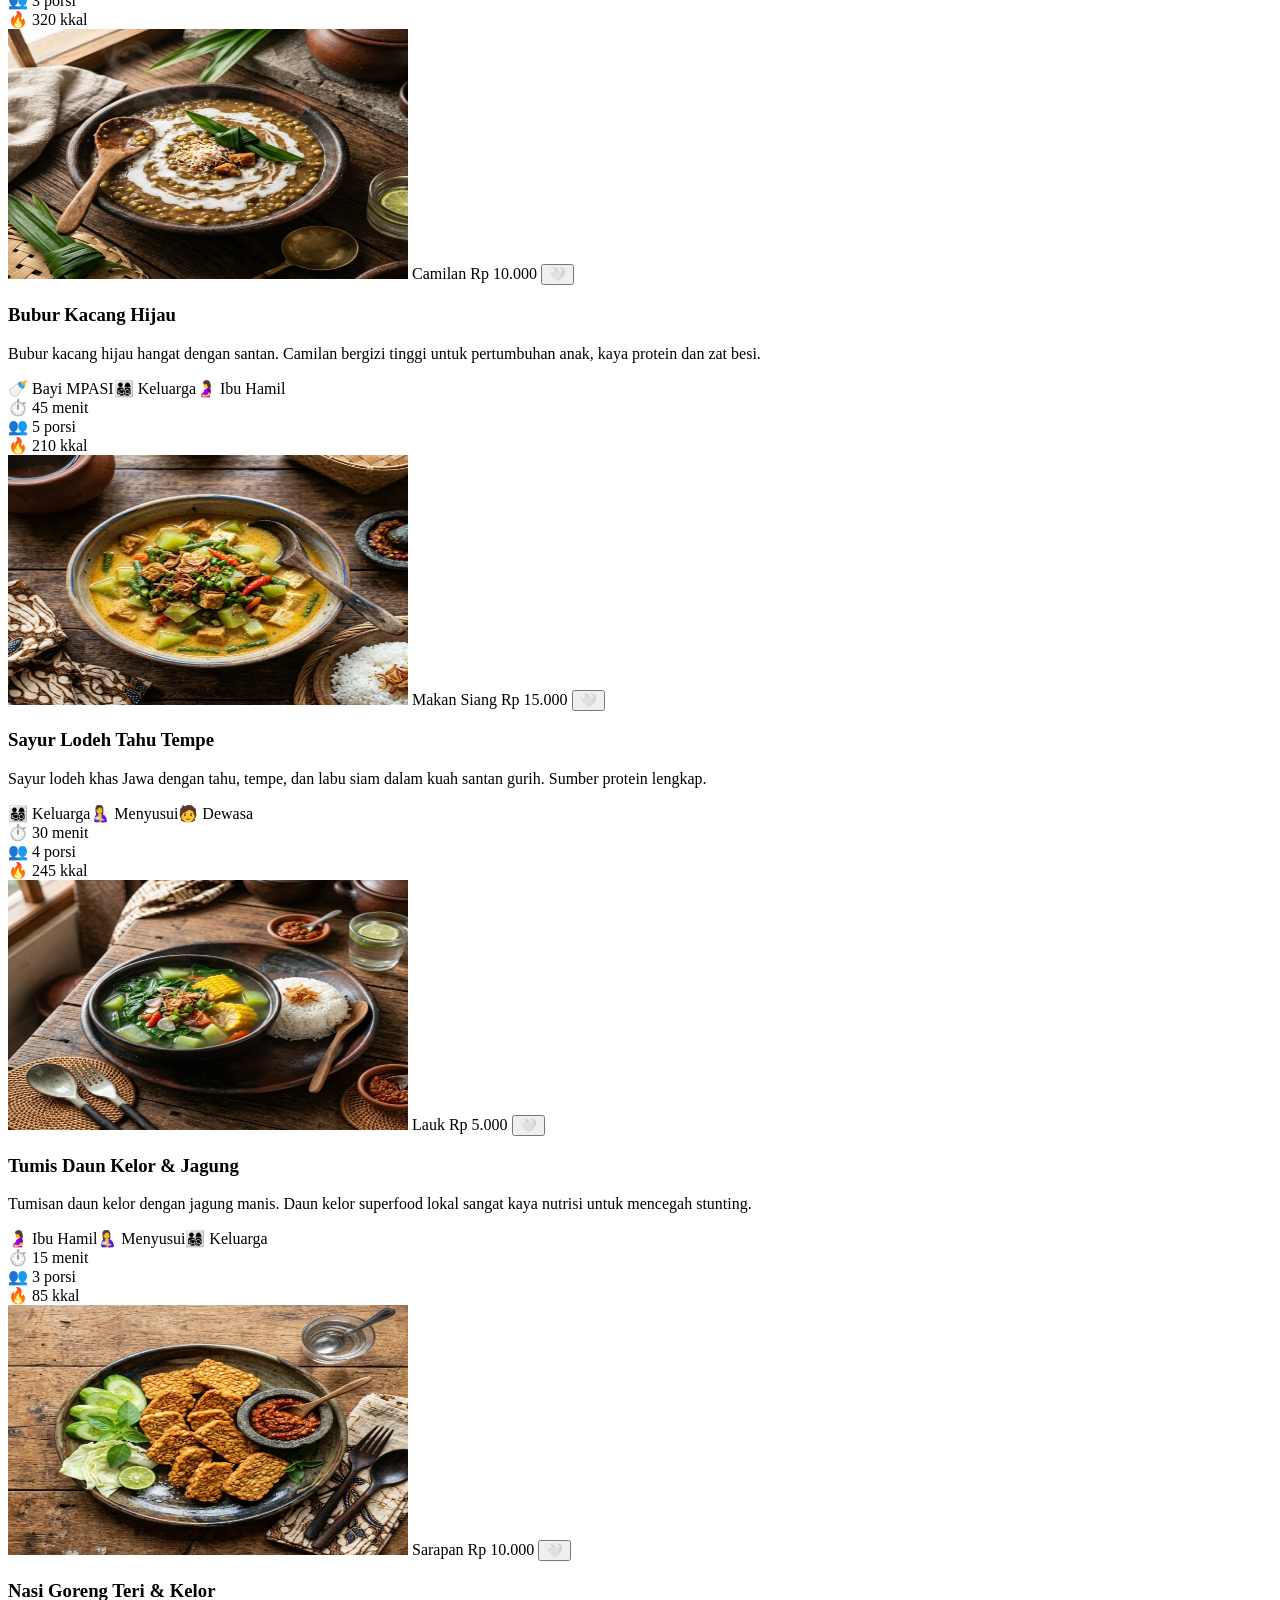
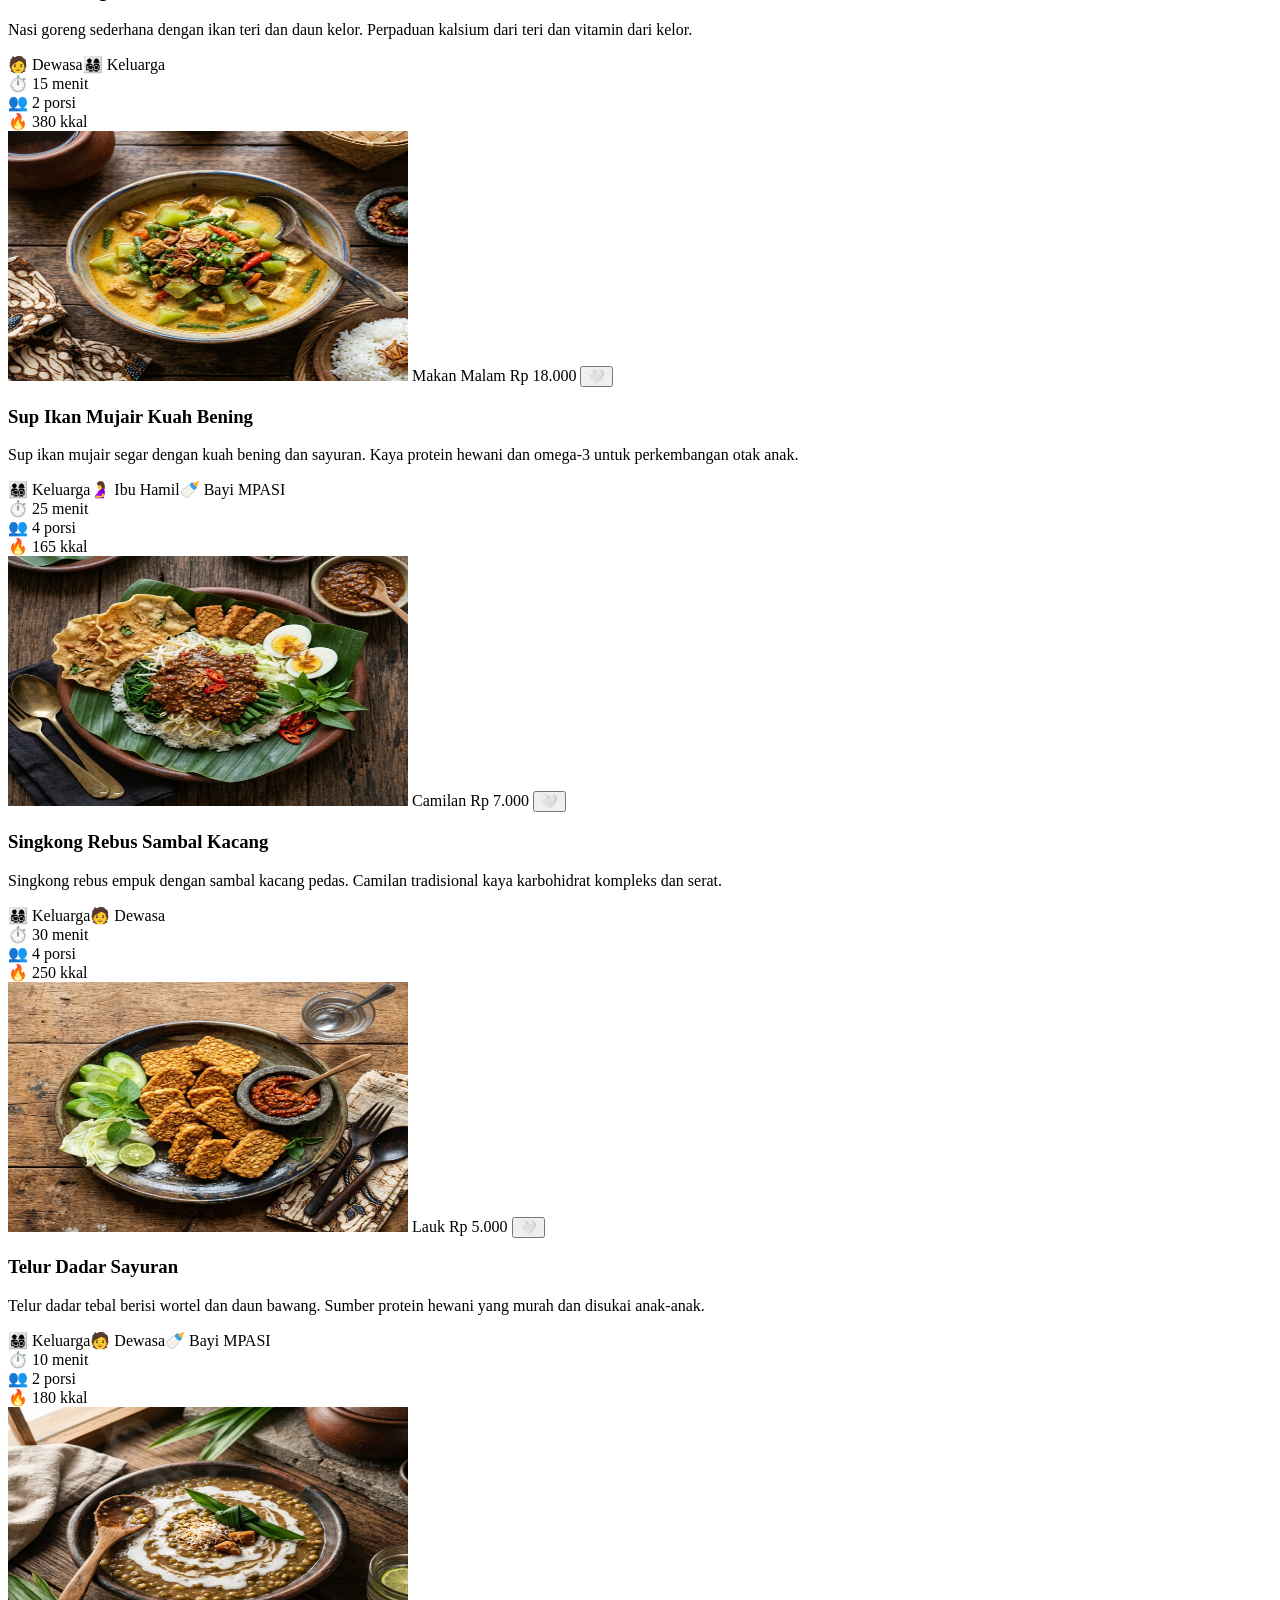
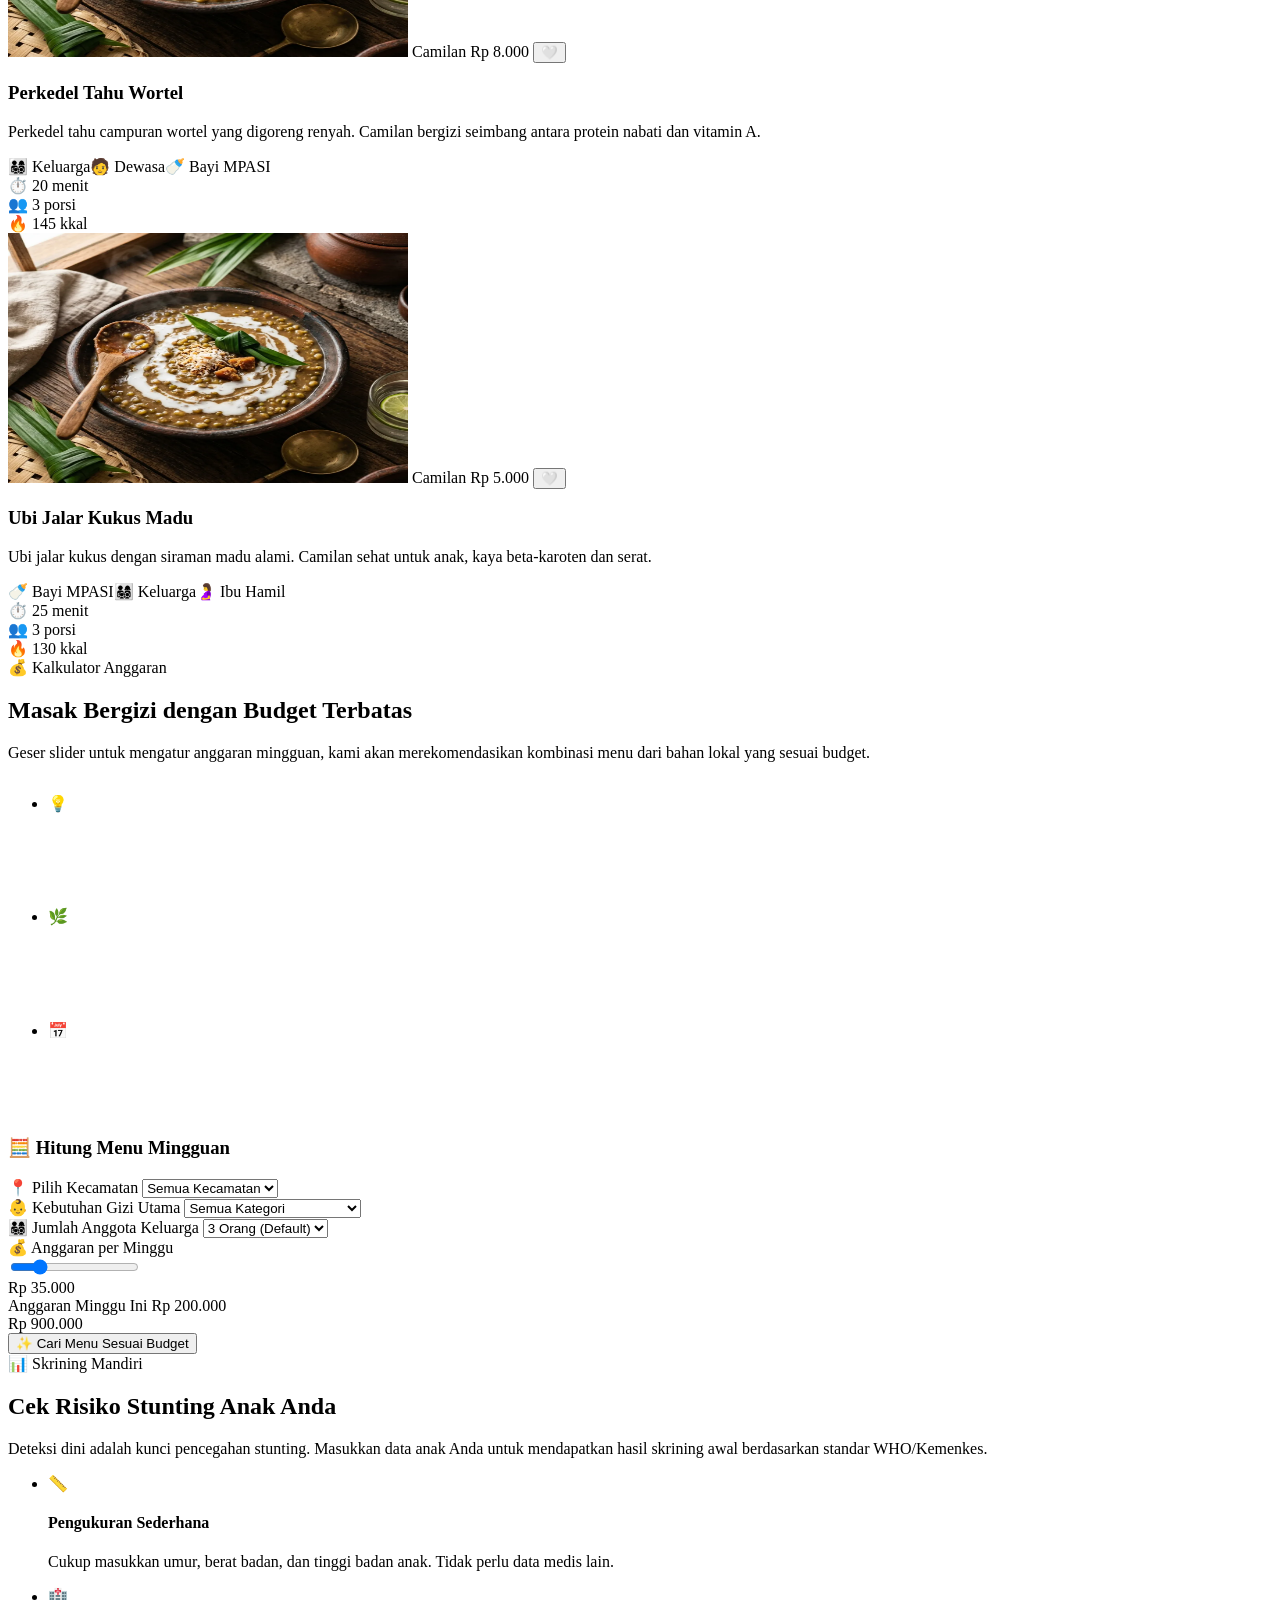
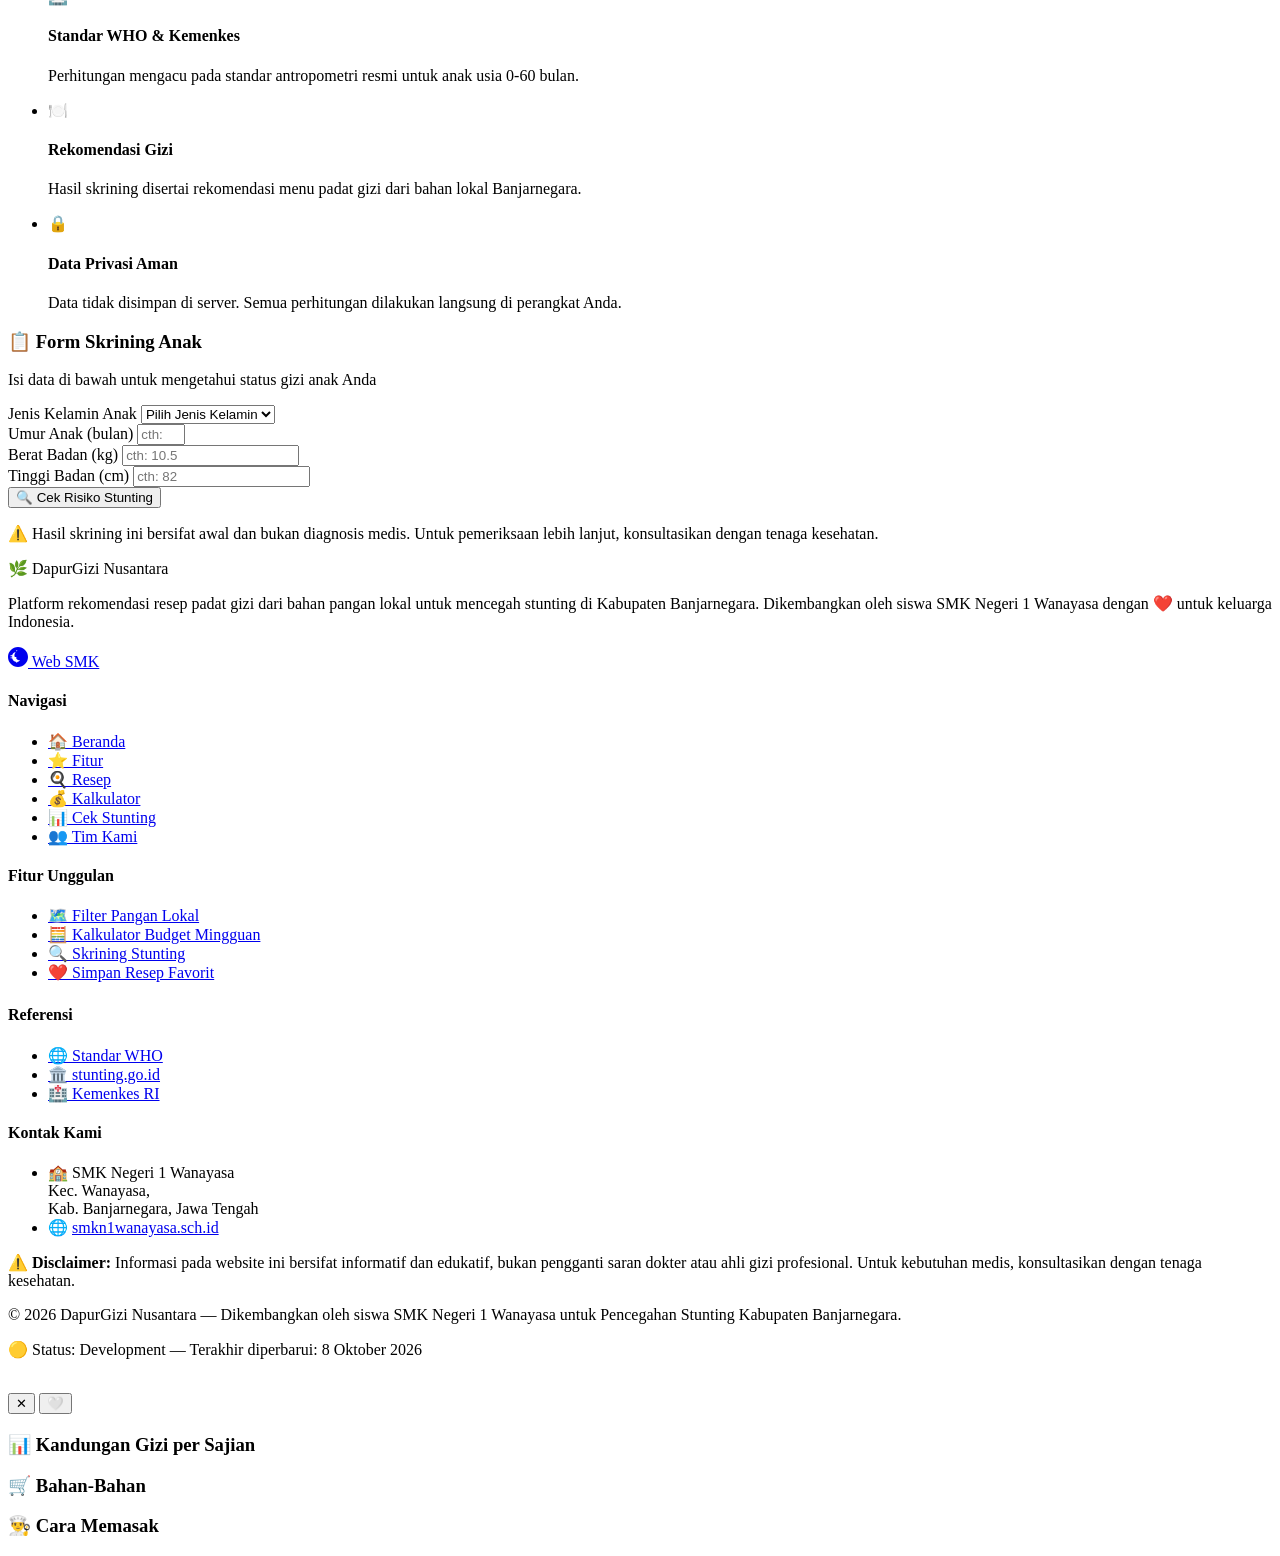
==== commit ab54e51d: "Add files via upload" ====
--- a/index.html
+++ b/index.html
@@ -17,7 +17,10 @@
   <link rel="icon" href="data:image/svg+xml,<svg xmlns='http://www.w3.org/2000/svg' viewBox='0 0 100 100'><text y='.9em' font-size='90'>🌿</text></svg>">
 
   <!-- Stylesheets -->
-  <link rel="stylesheet" href="index.css">
+  <link rel="preconnect" href="https://fonts.googleapis.com">
+  <link rel="preconnect" href="https://fonts.gstatic.com" crossorigin>
+  <link rel="preload" href="assets/images/hero-bg-1200.webp" as="image" type="image/webp" fetchpriority="high">
+  <link rel="stylesheet" href="site.css">
 </head>
 <body>
   <div data-include="components/header.html"></div>
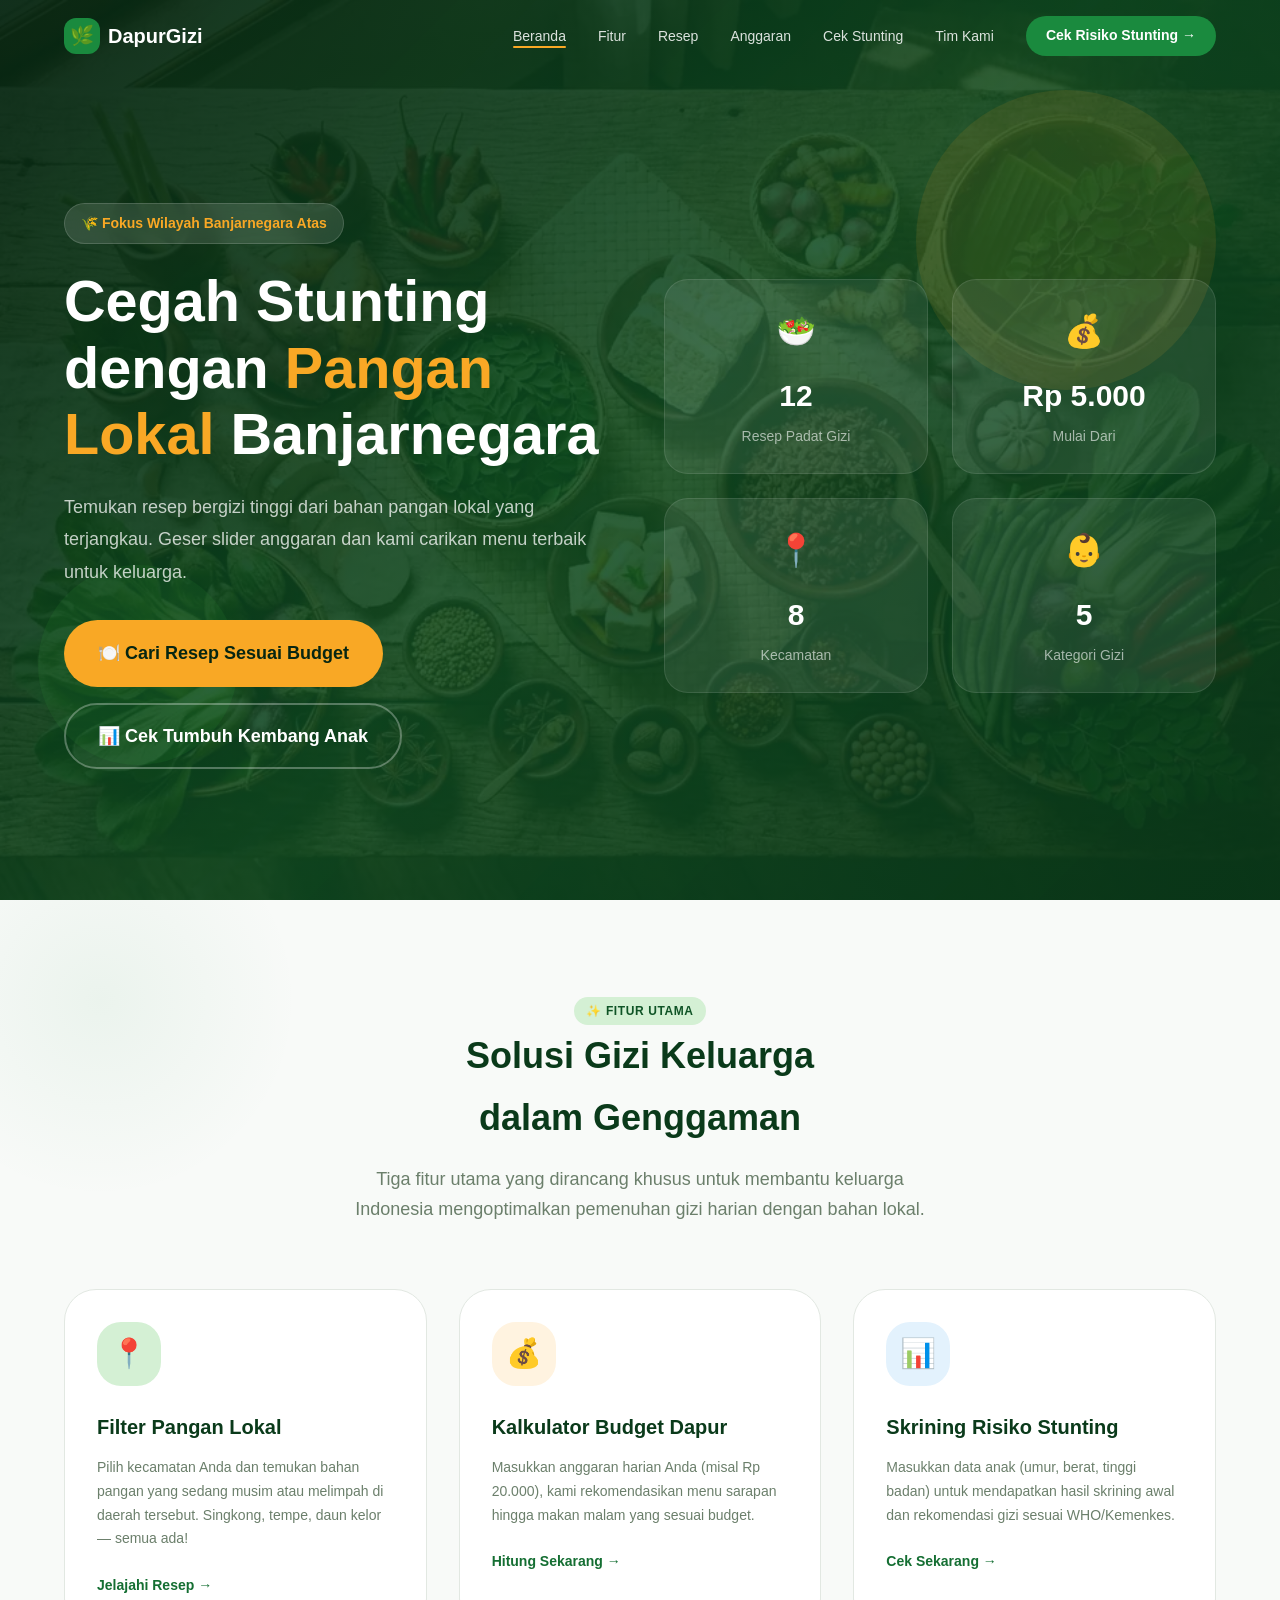
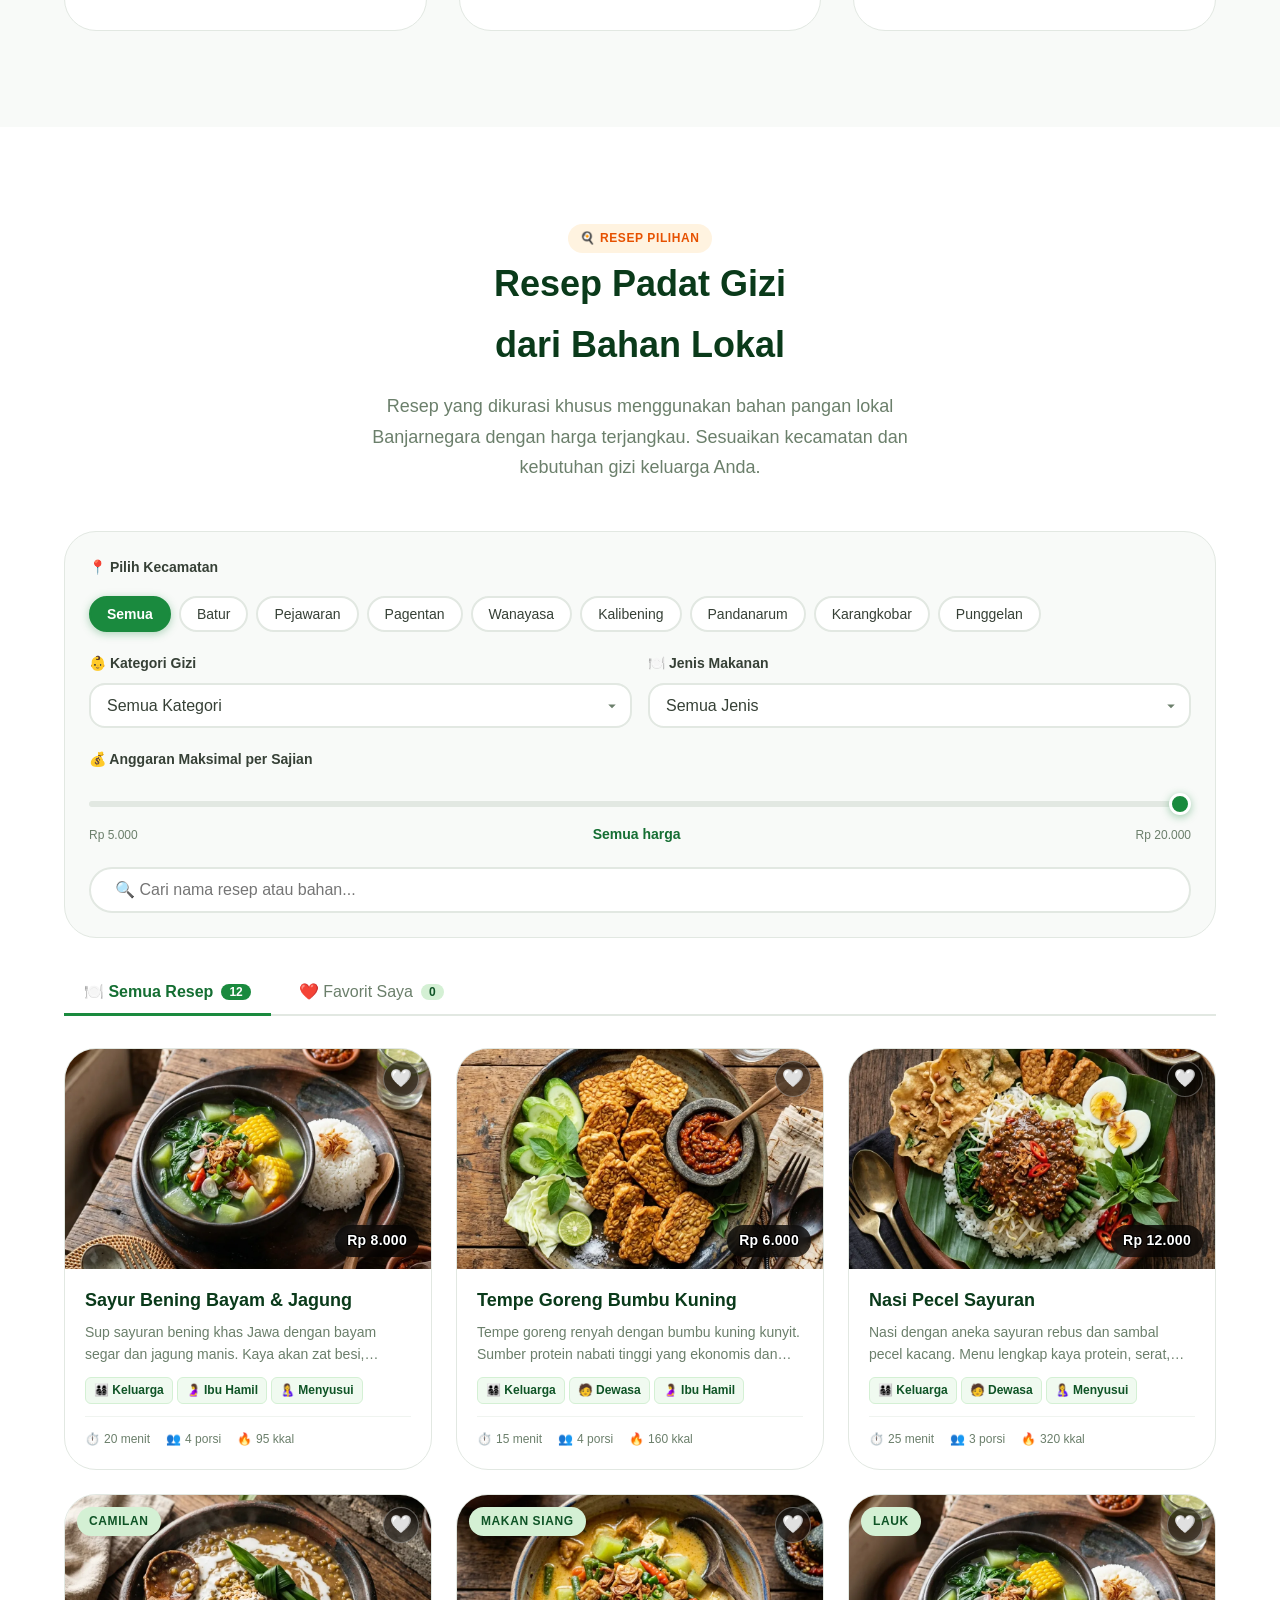
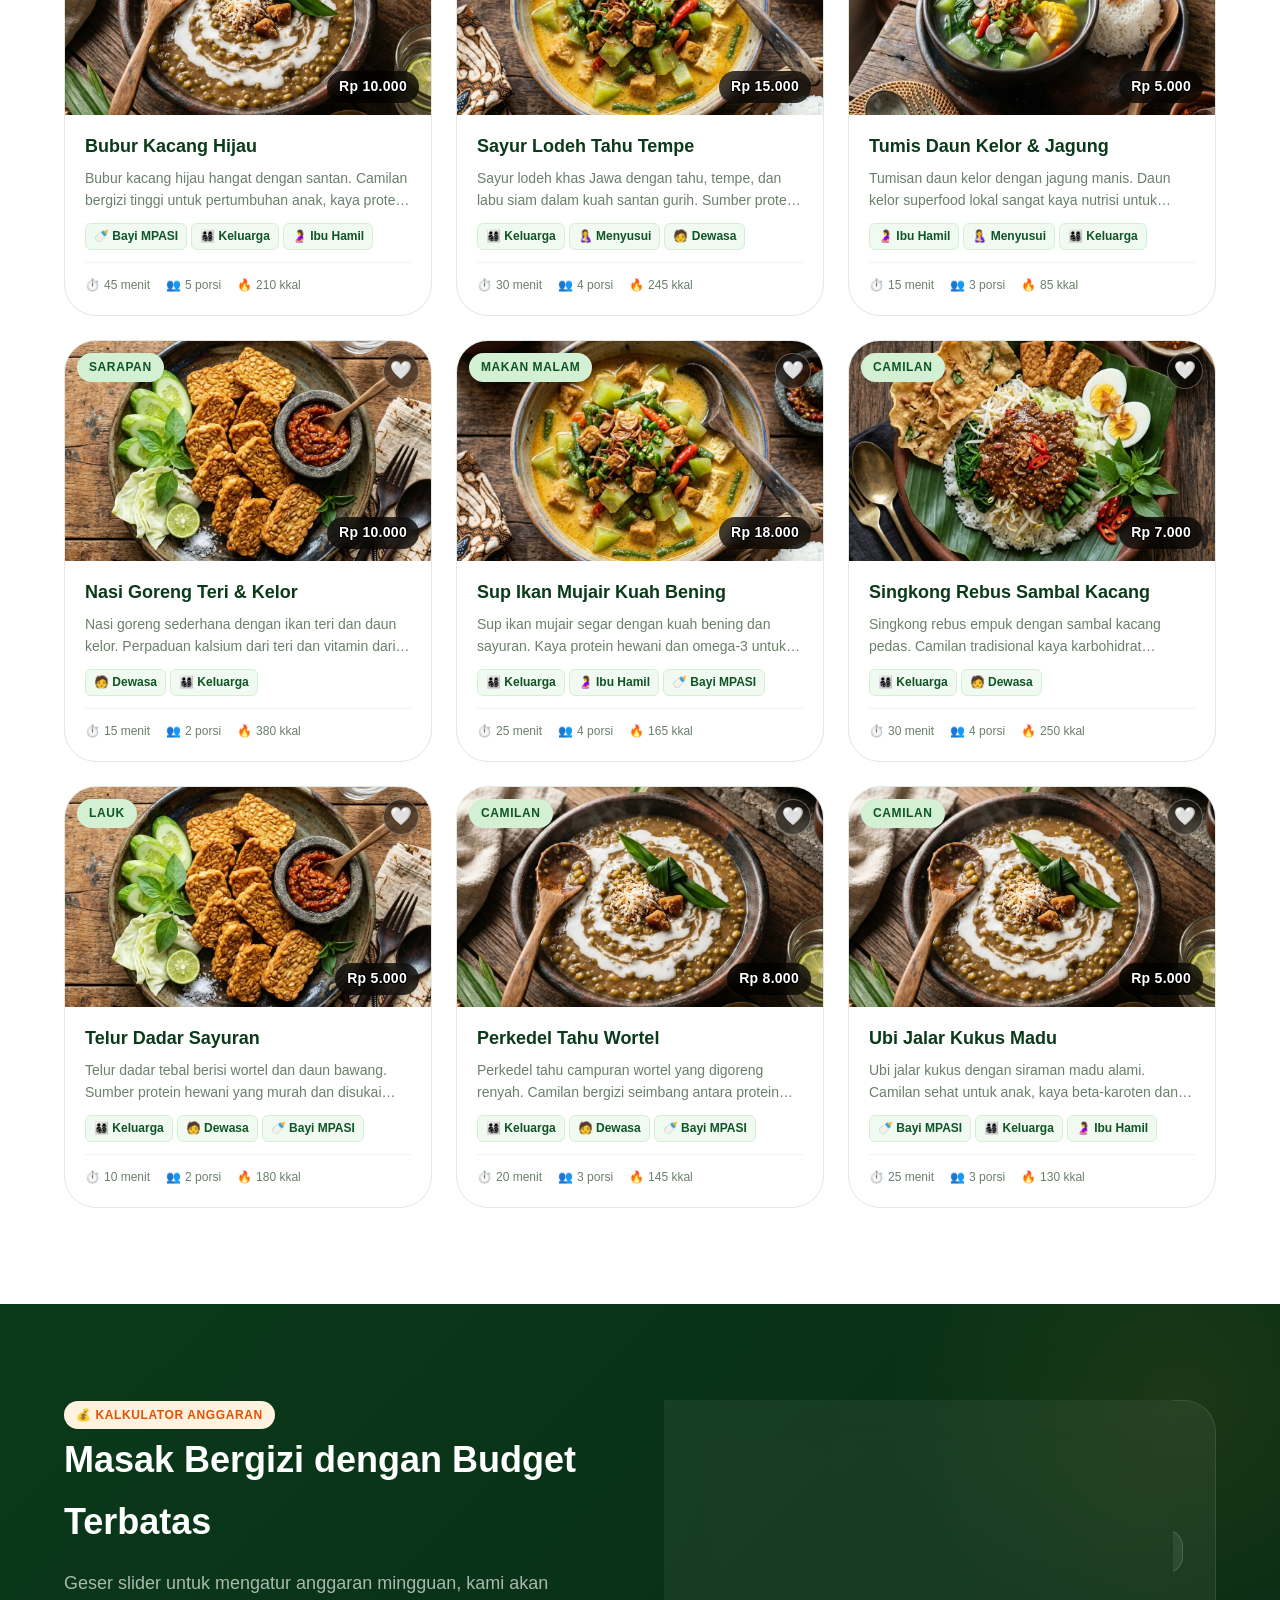
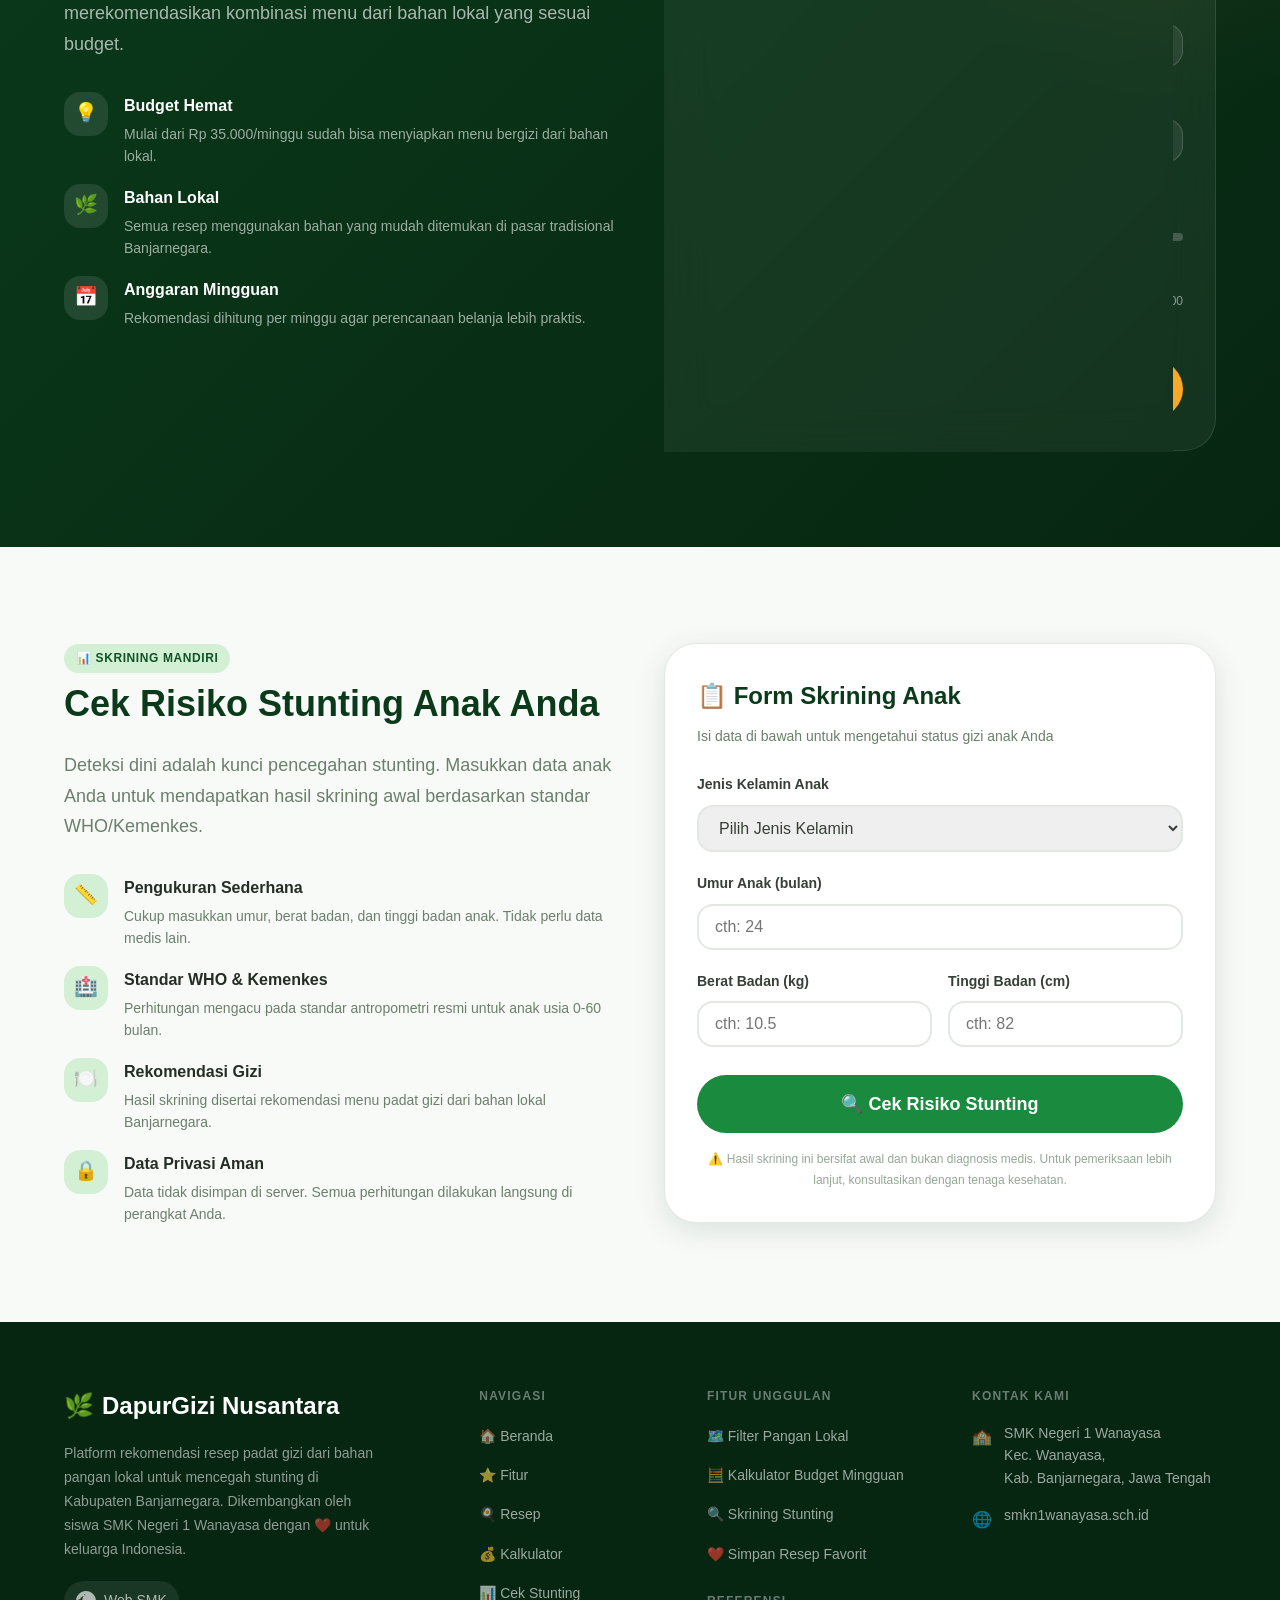
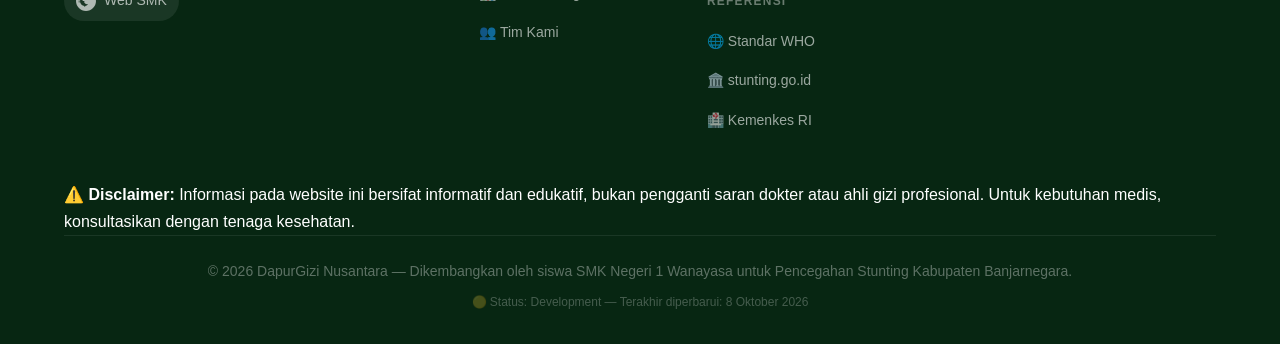
==== commit 00733b3b: "Add files via upload" ====
--- a/index.html
+++ b/index.html
@@ -20,7 +20,7 @@
   <link rel="preconnect" href="https://fonts.googleapis.com">
   <link rel="preconnect" href="https://fonts.gstatic.com" crossorigin>
   <link rel="preload" href="assets/images/hero-bg-1200.webp" as="image" type="image/webp" fetchpriority="high">
-  <link rel="stylesheet" href="site.css">
+  <link rel="stylesheet" href="index.css">
 </head>
 <body>
   <div data-include="components/header.html"></div>
--- a/index.css
+++ b/index.css
@@ -0,0 +1,13 @@
+@import url("./css/base.css");
+@import url("./css/buttons.css");
+@import url("./css/header.css");
+@import url("./css/hero.css");
+@import url("./css/features.css");
+@import url("./css/recipes.css");
+@import url("./css/budget.css");
+@import url("./css/screening.css");
+@import url("./css/modal.css");
+@import url("./css/footer.css");
+@import url("./css/animations.css");
+@import url("./css/extras.css");
+@import url("./css/responsive.css");
